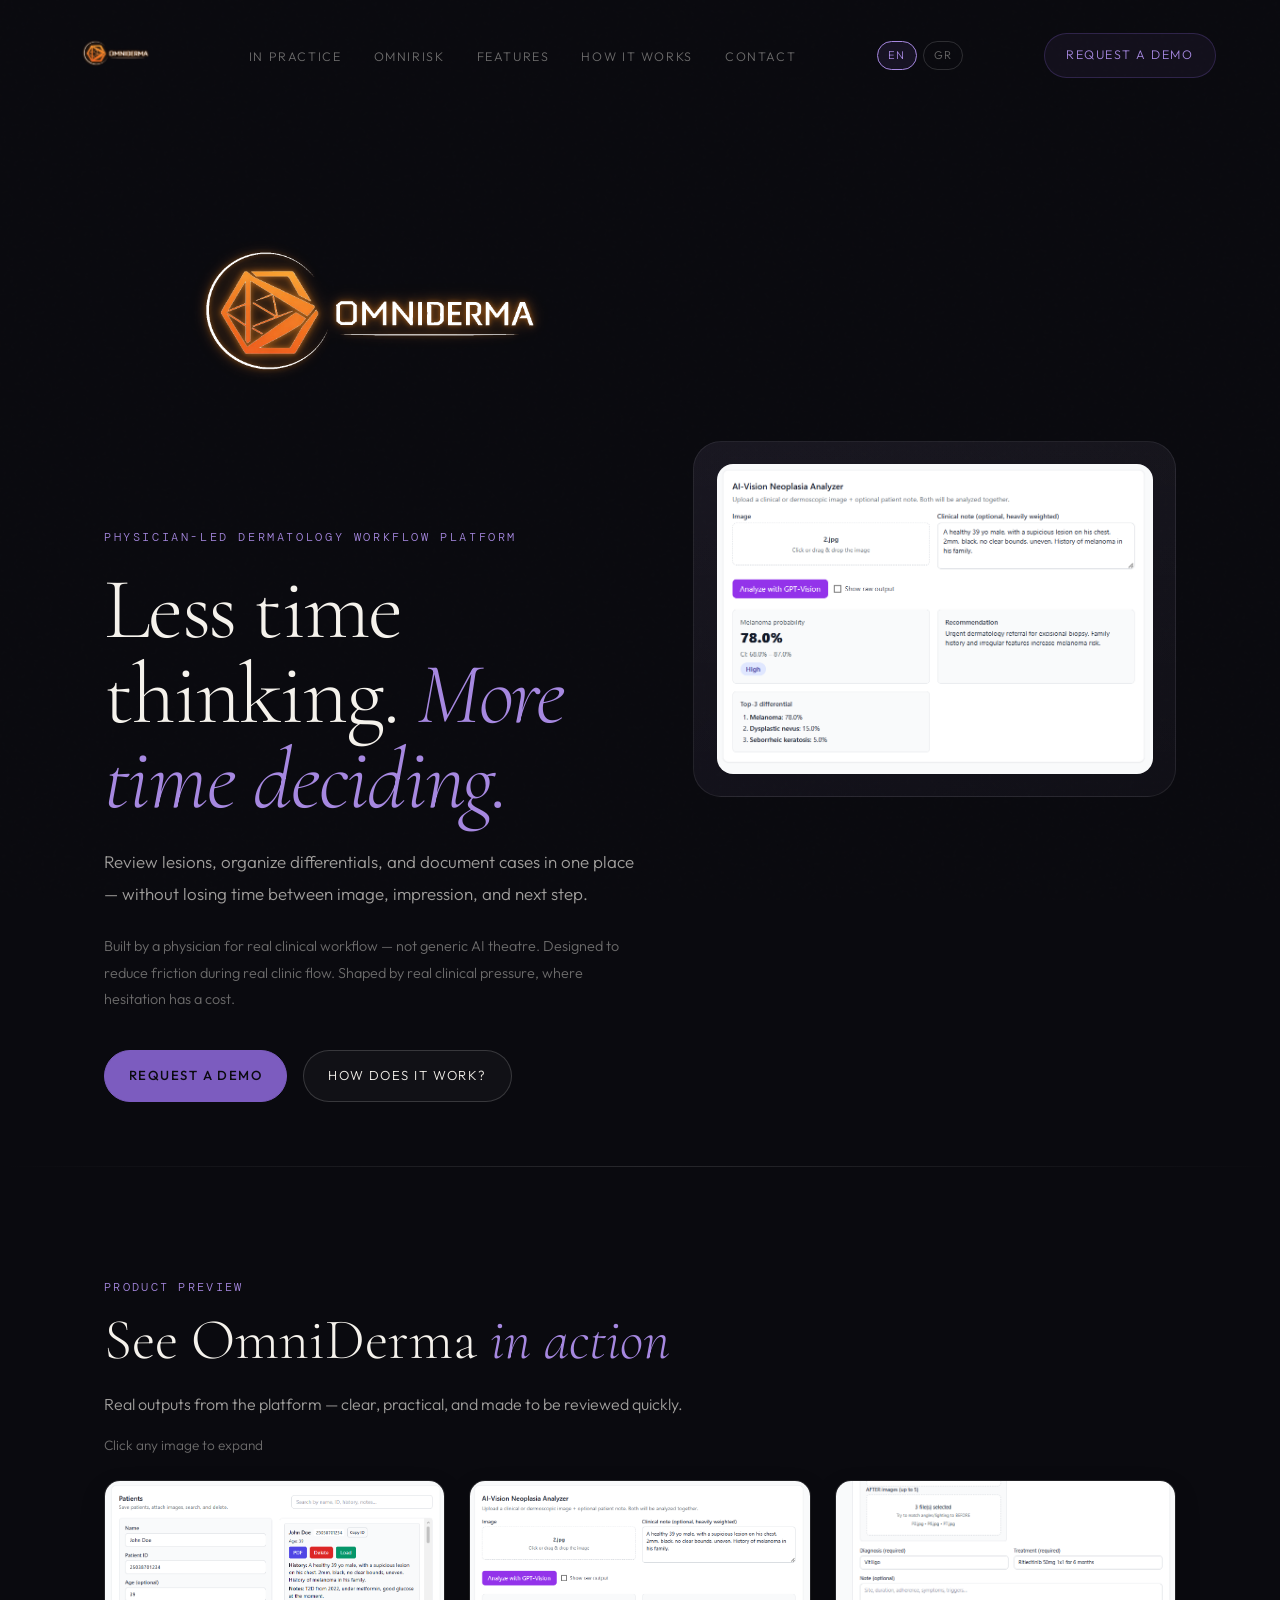
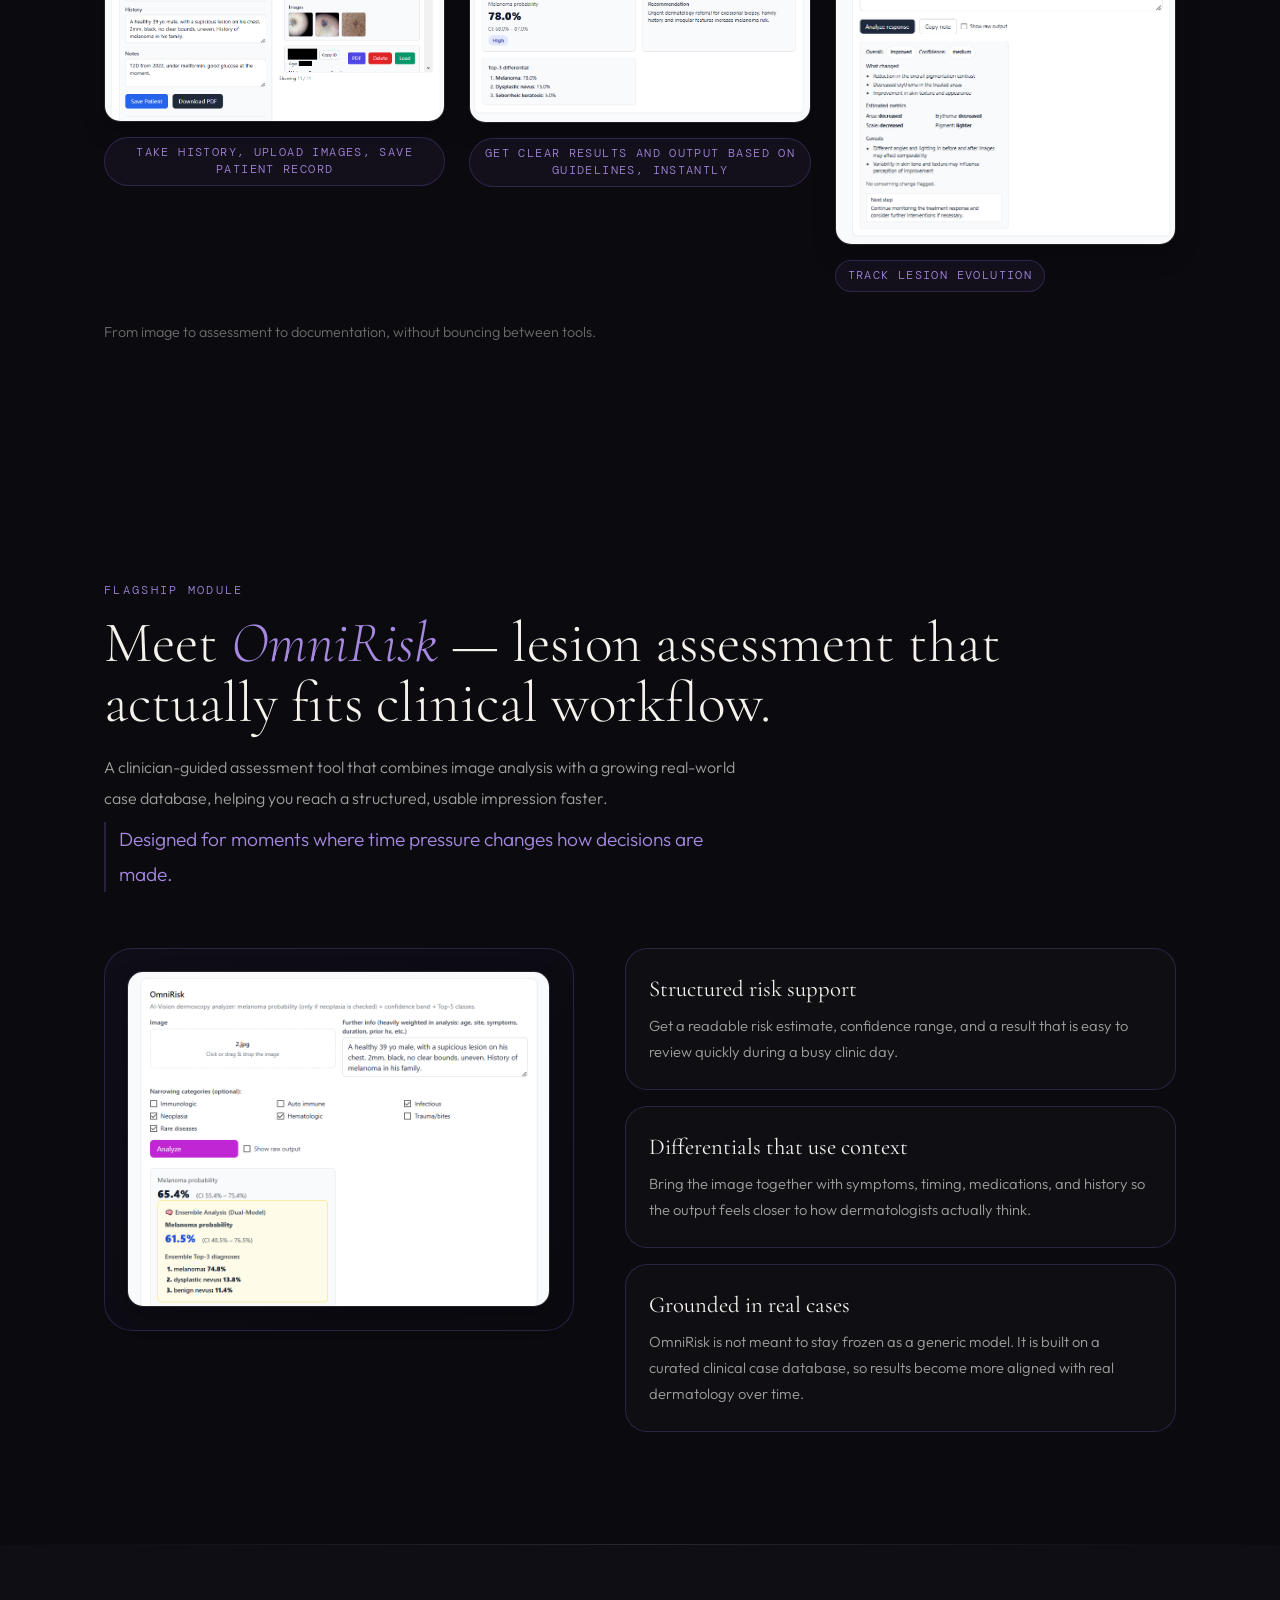
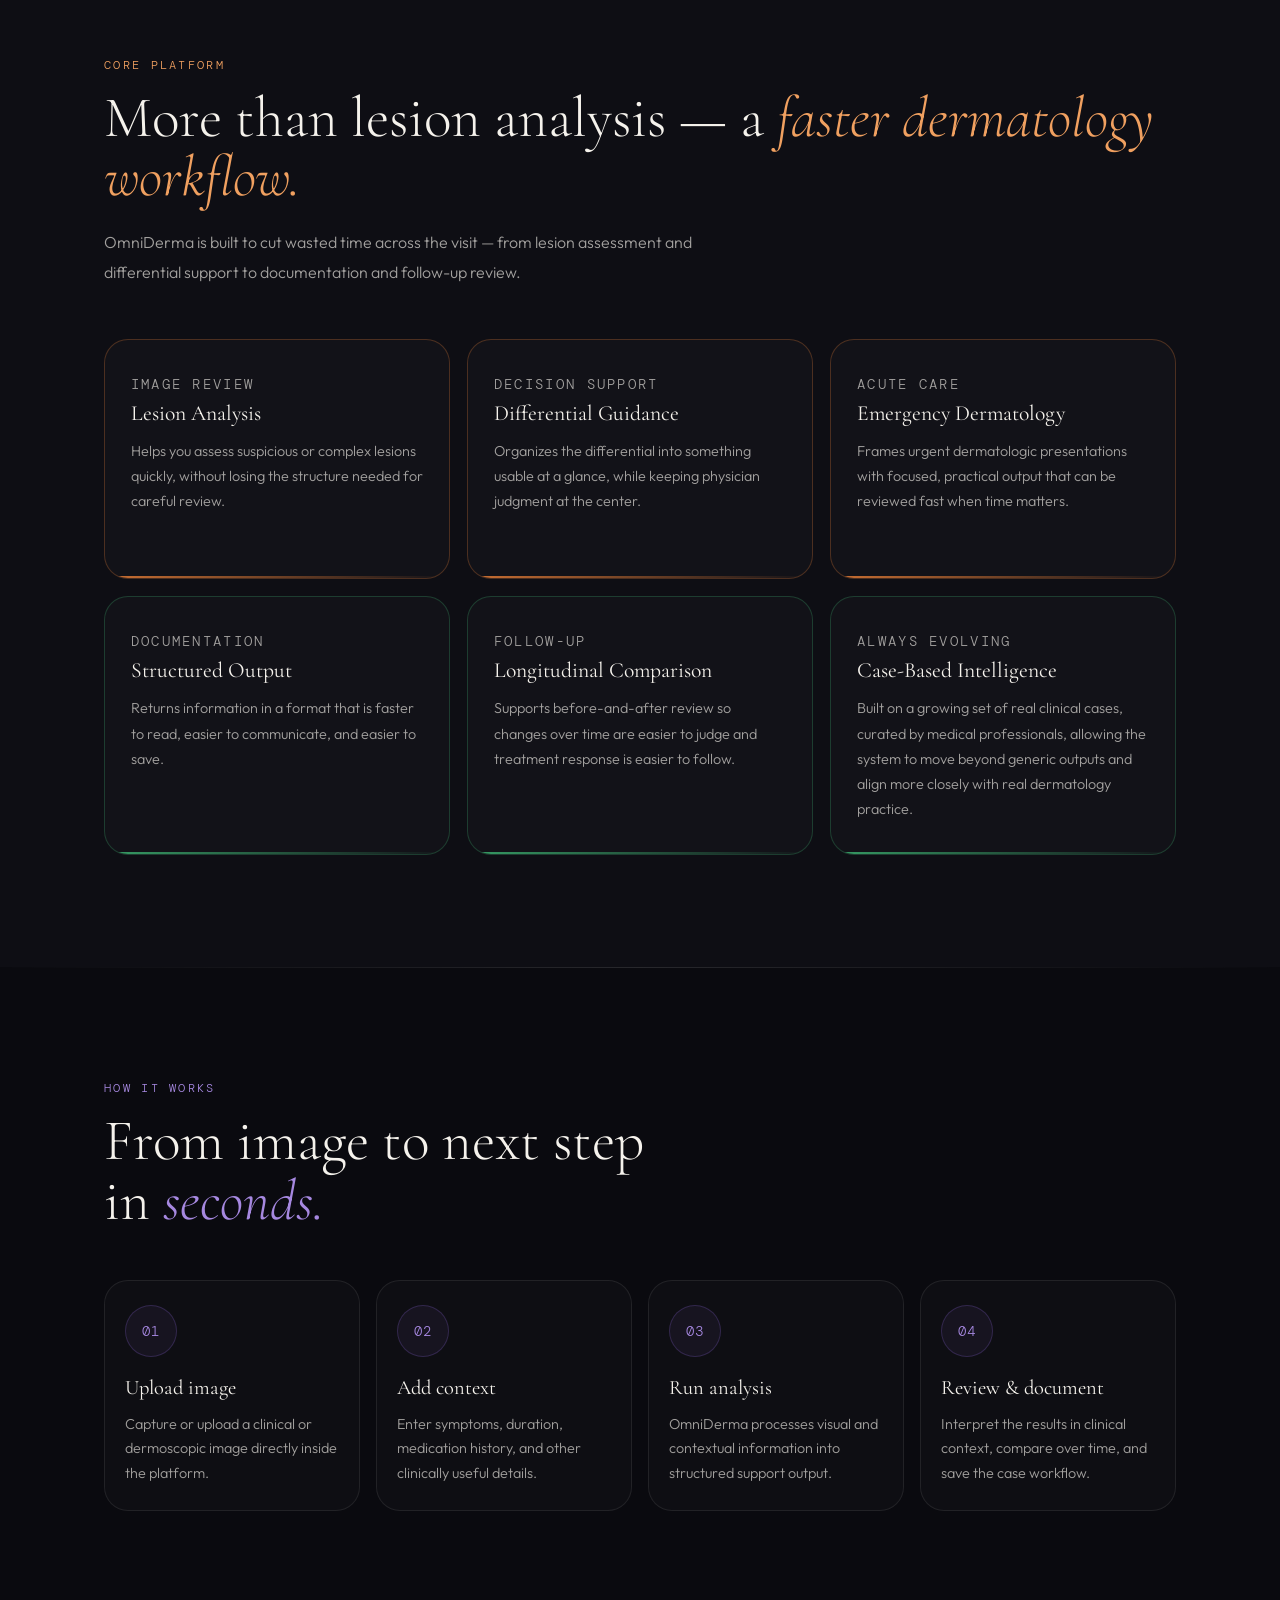
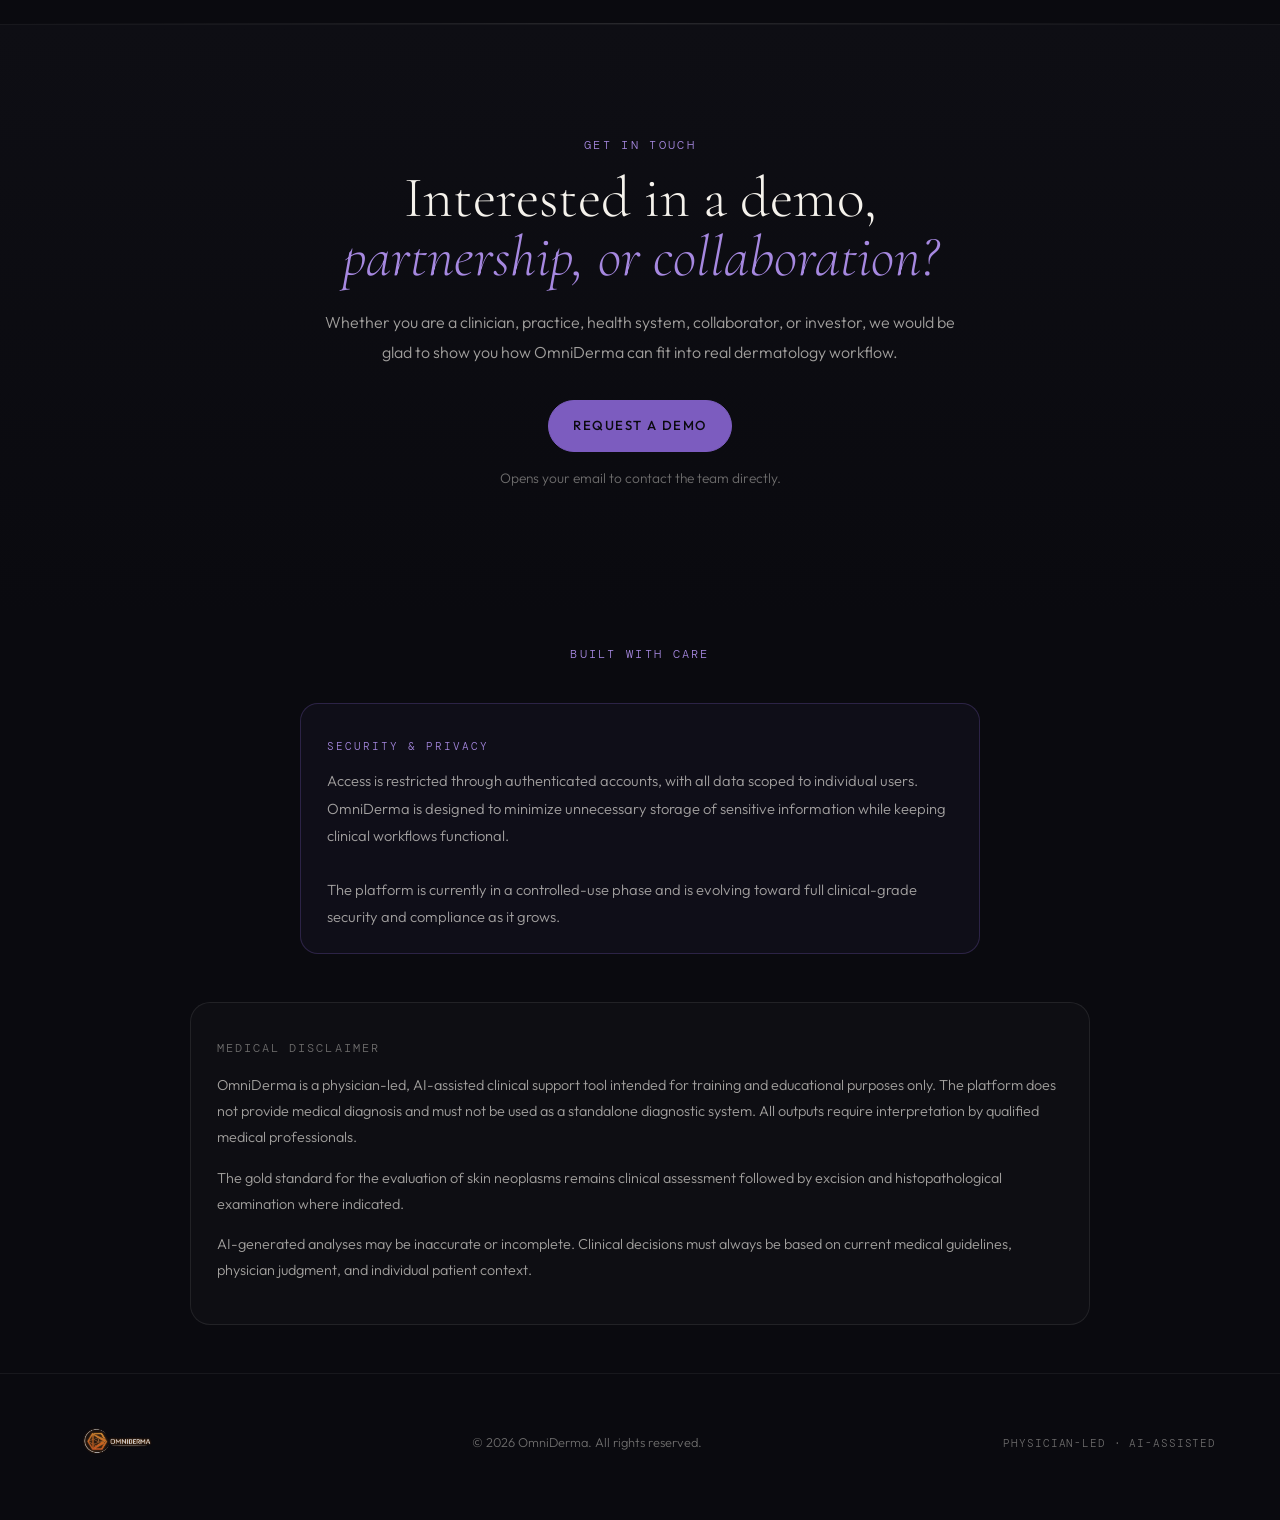
==== index.html @ 6d60a480 "Stable_v1.4 + Greek polish" ====
<!DOCTYPE html>
<html lang="en">
<head>
  <link rel="icon" type="image/png" sizes="32x32" href="omnilogo_32.png">
  <link rel="icon" type="image/png" sizes="192x192" href="omnilogo_192x192.png">
  <meta charset="UTF-8" />
  <meta name="viewport" content="width=device-width, initial-scale=1.0"/>
  <title>OmniDerma — Dermatology, Faster</title>
  <meta name="description" content="OmniDerma is a physician-led dermatology platform that helps clinicians assess lesions, organize differentials, document cases, and save time in daily practice." />
  <link rel="preconnect" href="https://fonts.googleapis.com">
  <link rel="preconnect" href="https://fonts.gstatic.com" crossorigin>
  <link href="https://fonts.googleapis.com/css2?family=Cormorant+Garamond:ital,wght@0,300;0,400;0,600;1,300;1,400&family=DM+Mono:wght@300;400;500&family=Outfit:wght@200;300;400;500;600&display=swap" rel="stylesheet"/>
  <style>
    *, *::before, *::after { box-sizing: border-box; }
    html { scroll-behavior: smooth; }
    body {
      margin: 0;
      background: #0a0a0f;
      color: #f5f2ec;
      font-family: 'Outfit', sans-serif;
      font-weight: 300;
      overflow-x: hidden;
      line-height: 1.5;
      cursor: auto;
    }
 .screenshot-caption {
  margin-top: .8rem;
  text-align: center;
  font-family: 'DM Mono', monospace;
  font-size: .72rem;
  letter-spacing: .12em;
  text-transform: uppercase;
  color: var(--text-faint);
}

.screenshot-caption.highlight {
  display: inline-block;
  margin-top: .9rem;
  padding: .4rem .75rem;
  border-radius: 999px;
  border: 1px solid var(--accent-border);
  background: rgba(124,92,191,.08);
  color: var(--accent-light);
}

    :root {
      --bg: #0a0a0f;
      --bg-alt: #0e0e14;
      --panel: #11111a;
      --text: #f5f2ec;
      --text-soft: rgba(245,242,236,.64);
      --text-faint: rgba(245,242,236,.42);

      --accent: #7c5cbf;
      --accent-light: #a688e0;
      --accent-border: rgba(124,92,191,.28);

      --accent-orange: #e07a35;
      --accent-orange-light: #f0a060;
      --accent-orange-border: rgba(224,122,53,.28);

      --accent-green: #3aab6d;
      --accent-green-light: #5ecf90;
      --accent-green-border: rgba(58,171,109,.28);

      --accent-pink: #d46fa0;
      --accent-pink-light: #e89fc0;
      --accent-pink-border: rgba(212,111,160,.28);

      --container: 1200px;
      --radius: 24px;
      --section-pad: 7rem;
      --nav-pad-x: 4rem;
    }

    body::before {
      content: '';
      position: fixed;
      inset: 0;
      pointer-events: none;
      opacity: .26;
      background-image: url("data:image/svg+xml,%3Csvg viewBox='0 0 256 256' xmlns='http://www.w3.org/2000/svg'%3E%3Cfilter id='noise'%3E%3CfeTurbulence type='fractalNoise' baseFrequency='0.9' numOctaves='4' stitchTiles='stitch'/%3E%3C/filter%3E%3Crect width='100%25' height='100%25' filter='url(%23noise)' opacity='0.04'/%3E%3C/svg%3E");
      z-index: 0;
    }

    a, button, input { font: inherit; }
    img { display: block; max-width: 100%; }
    section, footer, nav { position: relative; z-index: 1; }

    @media (pointer: fine) {
      body.cursor-enhanced { cursor: auto; }
      #cursor-dot, #cursor-ring { display: none; }
    }

    #cursor-dot, #cursor-ring {
      display: none !important;
      position: fixed;
      top: 0;
      left: 0;
      pointer-events: none;
      transform: translate(-50%, -50%);
      z-index: 1000;
    }
    #cursor-dot {
      width: 8px;
      height: 8px;
      border-radius: 50%;
      background: var(--accent);
    }
    #cursor-ring {
      width: 34px;
      height: 34px;
      border-radius: 50%;
      border: 1px solid rgba(166,136,224,.45);
      transition: width .18s ease, height .18s ease, opacity .18s ease;
    }

    .container {
      max-width: var(--container);
      margin: 0 auto;
      padding: 0 4rem;
    }

    .divider {
      height: 1px;
      background: linear-gradient(90deg, transparent, rgba(255,255,255,.12), transparent);
    }

    nav {
      position: fixed;
      inset: 0 0 auto 0;
      display: flex;
      align-items: center;
      justify-content: space-between;
      padding: 1.2rem var(--nav-pad-x);
      transition: background .25s ease, border-color .25s ease, backdrop-filter .25s ease;
      border-bottom: 1px solid transparent;
      z-index: 20;
    }
    nav.scrolled {
      background: rgba(10,10,15,.82);
      border-bottom-color: rgba(255,255,255,.08);
      backdrop-filter: blur(14px);
    }
    .nav-brand {
      display: inline-flex;
      align-items: center;
      text-decoration: none;
      color: var(--text);
    }
    .nav-brand img {
      height: 72px;
      width: auto;
    }
    .nav-links {
      display: flex;
      gap: 2rem;
      list-style: none;
      margin: 0;
      padding: 0;
      align-items: center;
    }
    .nav-links a {
      color: var(--text-faint);
      text-decoration: none;
      font-size: .78rem;
      letter-spacing: .13em;
      text-transform: uppercase;
      transition: color .2s ease;
    }
    .nav-links a:hover,
    .nav-links a:focus-visible { color: var(--text); }
    .nav-cta {
      display: inline-flex;
      align-items: center;
      justify-content: center;
      min-height: 44px;
      padding: .75rem 1.35rem;
      border: 1px solid var(--accent-border);
      color: var(--accent-light);
      background: rgba(124,92,191,.08);
      border-radius: 999px;
      text-decoration: none;
      font-size: .78rem;
      letter-spacing: .12em;
      text-transform: uppercase;
      transition: background .2s ease, border-color .2s ease, transform .15s ease;
    }
    .nav-cta:hover,
    .nav-cta:focus-visible {
      background: rgba(124,92,191,.14);
      border-color: rgba(166,136,224,.45);
      transform: translateY(-1px);
    }


    .lang-toggle {
      display: flex;
      gap: 6px;
      align-items: center;
    }

    .lang-toggle button {
      background: transparent;
      color: var(--text-faint);
      border: 1px solid rgba(255,255,255,.15);
      padding: 5px 10px;
      border-radius: 999px;
      font-size: .7rem;
      letter-spacing: .1em;
      cursor: pointer;
      transition: all .2s ease;
    }

    .lang-toggle button:hover,
    .lang-toggle button:focus-visible {
      color: var(--accent-light);
      border-color: var(--accent-border);
    }

    .lang-toggle button.active {
      color: var(--accent-light);
      border-color: var(--accent-light);
      background: rgba(124,92,191,.12);
    }

    #hero {
      min-height: 100vh;
      display: flex;
      align-items: center;
      padding: 8.5rem 0 4rem;
    }
    .hero-grid {
      display: grid;
      grid-template-columns: minmax(0, 1.05fr) minmax(320px, .95fr);
      gap: 3.5rem;
      align-items: center;
    }
    .hero-logo {
      width: clamp(420px, 50vw, 680px);
      margin-bottom: 1.4rem;
    }
    .eyebrow {
      font-family: 'DM Mono', monospace;
      font-size: .74rem;
      letter-spacing: .22em;
      text-transform: uppercase;
      color: var(--accent-light);
      margin: 0 0 1.25rem;
    }
    h1 {
      margin: 0;
      font-family: 'Cormorant Garamond', serif;
      font-weight: 300;
      font-size: clamp(3.1rem, 6.8vw, 6.1rem);
      line-height: .98;
      letter-spacing: -.02em;
    }
    h1 em { color: var(--accent-light); font-style: italic; }
    .hero-sub {
      max-width: 590px;
      margin: 1.5rem 0 0;
      font-size: 1.06rem;
      line-height: 1.85;
      color: var(--text-soft);
    }
    .hero-actions {
      display: flex;
      flex-wrap: wrap;
      gap: 1rem;
      margin-top: 2.3rem;
    }
    .btn {
      display: inline-flex;
      align-items: center;
      justify-content: center;
      min-height: 48px;
      padding: .95rem 1.5rem;
      border-radius: 999px;
      font-size: .82rem;
      letter-spacing: .11em;
      text-transform: uppercase;
      text-decoration: none;
      transition: transform .15s ease, background .2s ease, border-color .2s ease, color .2s ease;
    }
    .btn:hover, .btn:focus-visible { transform: translateY(-1px); }
    .btn-primary {
      background: var(--accent);
      color: #0a0a0f;
      border: 1px solid var(--accent);
      font-weight: 500;
    }
    .btn-primary:hover, .btn-primary:focus-visible { background: var(--accent-light); border-color: var(--accent-light); }
    .btn-secondary {
      color: var(--text);
      border: 1px solid rgba(255,255,255,.16);
      background: rgba(255,255,255,.03);
    }
    .btn-secondary:hover, .btn-secondary:focus-visible { border-color: rgba(255,255,255,.28); background: rgba(255,255,255,.06); }

    .hero-panel {
      border: 1px solid rgba(255,255,255,.08);
      border-radius: 28px;
      background:
        linear-gradient(180deg, rgba(255,255,255,.035), rgba(255,255,255,.02)),
        linear-gradient(135deg, rgba(124,92,191,.06), rgba(124,92,191,.02));
      padding: 1.4rem;
    }
    .hero-panel-inner {
      border: 1px solid rgba(255,255,255,.06);
      border-radius: 22px;
      padding: 1.5rem;
      background: rgba(10,10,15,.55);
    }
    .panel-kicker {
      display: flex;
      justify-content: space-between;
      gap: 1rem;
      margin-bottom: 1rem;
      color: var(--text-faint);
      font-size: .72rem;
      letter-spacing: .12em;
      text-transform: uppercase;
      font-family: 'DM Mono', monospace;
    }
    .risk-meter {
      display: grid;
      gap: 1rem;
    }
    .risk-row {
      display: grid;
      gap: .42rem;
    }
    .risk-row header {
      display: flex;
      justify-content: space-between;
      gap: 1rem;
      font-size: .74rem;
      letter-spacing: .1em;
      text-transform: uppercase;
    }
    .risk-row header span:last-child {
      color: var(--accent-light);
      font-family: 'DM Mono', monospace;
    }
    .risk-track {
      position: relative;
      height: 5px;
      background: rgba(255,255,255,.08);
      overflow: hidden;
      border-radius: 999px;
    }
    .risk-fill {
      position: absolute;
      inset: 0 auto 0 0;
      width: 0;
      border-radius: 999px;
      background: linear-gradient(90deg, var(--accent), var(--accent-light));
      transition: width 1.05s cubic-bezier(.22,1,.36,1);
    }
    .risk-fill.animated { width: var(--w); }
    .hero-stats {
      display: grid;
      grid-template-columns: repeat(3, minmax(0, 1fr));
      gap: 1rem;
      margin-top: 1.25rem;
    }
    .stat {
      border: 1px solid rgba(255,255,255,.06);
      border-radius: 20px;
      background: rgba(255,255,255,.02);
      padding: 1rem 1.05rem;
    }
    .stat strong {
      display: block;
      font-family: 'Cormorant Garamond', serif;
      font-size: 1.9rem;
      font-weight: 300;
      color: var(--accent-light);
      margin-bottom: .2rem;
    }
    .stat span {
      display: block;
      font-size: .72rem;
      letter-spacing: .14em;
      text-transform: uppercase;
      color: var(--text-faint);
    }

    .section {
      padding: var(--section-pad) 0;
    }
    .section-tag {
      margin: 0 0 .9rem;
      font-family: 'DM Mono', monospace;
      font-size: .72rem;
      letter-spacing: .2em;
      text-transform: uppercase;
      color: var(--accent-light);
    }
    .section-title {
      margin: 0;
      font-family: 'Cormorant Garamond', serif;
      font-weight: 300;
      line-height: 1.04;
      font-size: clamp(2.35rem, 4.5vw, 4rem);
    }
    .section-title em { color: var(--accent-light); font-style: italic; }
    .section-lead {
      max-width: 640px;
      margin: 1.15rem 0 0;
      color: var(--text-soft);
      font-size: 1rem;
      line-height: 1.9;
    }

    #omnirisk { --accent: #7c5cbf; --accent-light: #a688e0; --accent-border: rgba(124,92,191,.28); }
    .split {
      display: grid;
      grid-template-columns: minmax(0, .92fr) minmax(0, 1.08fr);
      gap: 3.2rem;
      align-items: start;
      margin-top: 3.5rem;
    }
    .panel {
      border: 1px solid var(--accent-border);
      background: linear-gradient(180deg, rgba(255,255,255,.03), rgba(255,255,255,.015));
      border-radius: 28px;
      padding: 1.4rem;
    }
    .panel.inset {
      background: linear-gradient(135deg, rgba(124,92,191,.05), rgba(124,92,191,.01));
    }
    .feature-stack {
      display: grid;
      gap: 1rem;
    }
    .feature-card {
      border: 1px solid var(--accent-border);
      border-radius: 22px;
      padding: 1.45rem;
      background: rgba(255,255,255,.02);
      transition: border-color .2s ease, transform .15s ease, background .2s ease;
    }
    .feature-card:hover {
      border-color: rgba(255,255,255,.18);
      transform: translateY(-1px);
      background: rgba(255,255,255,.03);
    }
    .feature-card h3 {
      margin: 0 0 .45rem;
      font-family: 'Cormorant Garamond', serif;
      font-size: 1.42rem;
      font-weight: 400;
    }
    .feature-card p {
      margin: 0;
      color: var(--text-soft);
      font-size: .92rem;
      line-height: 1.78;
    }

    #features { --accent: #e07a35; --accent-light: #f0a060; --accent-border: rgba(224,122,53,.28); background: var(--bg-alt); }
    .features-grid {
      display: grid;
      grid-template-columns: repeat(3, minmax(0, 1fr));
      gap: 1.1rem;
      margin-top: 3.2rem;
    }
    .feat-card {
      --card-accent: var(--accent);
      --card-accent-light: var(--accent-light);
      --card-border: var(--accent-border);
      border: 1px solid var(--card-border);
      border-radius: 24px;
      padding: 2rem 1.6rem;
      background: rgba(255,255,255,.02);
      position: relative;
      overflow: hidden;
      min-height: 240px;
      transition: transform .15s ease, border-color .2s ease, background .2s ease;
    }
    .feat-card:hover {
      transform: translateY(-2px);
      background: rgba(255,255,255,.04);
      border-color: rgba(255,255,255,.18);
    }
    .feat-card::after {
      content: '';
      position: absolute;
      inset: auto 0 0 0;
      height: 2px;
      background: linear-gradient(90deg, var(--card-accent), transparent);
      opacity: .9;
    }
    .feat-card--green {
      --card-accent: var(--accent-green);
      --card-accent-light: var(--accent-green-light);
      --card-border: var(--accent-green-border);
    }
    .feat-kicker {
      margin: 0 0 1rem;
      color: var(--card-accent-light);
      font-family: 'DM Mono', monospace;
      font-size: .68rem;
      letter-spacing: .16em;
      text-transform: uppercase;
    }
    .feat-card h3 {
      margin: 0 0 .6rem;
      font-family: 'Cormorant Garamond', serif;
      font-size: 1.35rem;
      font-weight: 400;
    }
    .feat-card p {
      margin: 0;
      color: var(--text-soft);
      font-size: .9rem;
      line-height: 1.75;
    }

    #aesthetica {
      --accent: #d46fa0;
      --accent-light: #e89fc0;
      --accent-border: rgba(212,111,160,.28);
      background: #101019;
    }
    .aest-logo {
      width: clamp(360px, 46vw, 620px);
      margin-bottom: 1.2rem;
    }
    .aest-grid {
      display: grid;
      grid-template-columns: repeat(3, minmax(0,1fr));
      gap: 1.1rem;
      margin-top: 3rem;
    }
    .aest-card {
      border: 1px solid var(--accent-border);
      border-radius: 24px;
      padding: 1.8rem;
      background: rgba(212,111,160,.04);
      transition: transform .15s ease, border-color .2s ease;
    }
    .aest-card:hover {
      transform: translateY(-1px);
      border-color: rgba(232,159,192,.42);
    }
    .aest-badge {
      display: inline-flex;
      align-items: center;
      gap: .8rem;
      margin-top: 2.1rem;
      padding: 1rem 1.25rem;
      border-radius: 999px;
      border: 1px solid var(--accent-border);
      background: rgba(212,111,160,.06);
      color: var(--text-soft);
      font-family: 'DM Mono', monospace;
      font-size: .74rem;
      letter-spacing: .12em;
      text-transform: uppercase;
    }
    .aest-badge::before {
      content: '';
      width: 9px;
      height: 9px;
      border-radius: 50%;
      background: var(--accent);
      display: inline-block;
    }

    #workflow { --accent: #7c5cbf; --accent-light: #a688e0; --accent-border: rgba(124,92,191,.28); }
    .workflow-steps {
      display: grid;
      grid-template-columns: repeat(4, minmax(0, 1fr));
      gap: 1rem;
      margin-top: 3rem;
    }
    .workflow-step {
      border: 1px solid rgba(255,255,255,.08);
      border-radius: 24px;
      padding: 1.5rem 1.25rem;
      background: rgba(255,255,255,.02);
    }
    .step-num {
      width: 52px;
      height: 52px;
      border-radius: 50%;
      display: inline-flex;
      align-items: center;
      justify-content: center;
      margin-bottom: 1rem;
      border: 1px solid var(--accent-border);
      color: var(--accent-light);
      background: rgba(124,92,191,.08);
      font-family: 'DM Mono', monospace;
      font-size: .86rem;
      letter-spacing: .08em;
    }
    .workflow-step h4 {
      margin: 0 0 .5rem;
      font-family: 'Cormorant Garamond', serif;
      font-size: 1.28rem;
      font-weight: 400;
    }
    .workflow-step p {
      margin: 0;
      color: var(--text-soft);
      font-size: .9rem;
      line-height: 1.72;
    }

    #contact {
      --accent: #7c5cbf; --accent-light: #a688e0; --accent-border: rgba(124,92,191,.28);
      background: linear-gradient(180deg, #0e0e14 0%, #0a0a0f 100%);
      border-top: 1px solid rgba(255,255,255,.06);
    }
    .cta-box {
      max-width: 760px;
      margin: 0 auto;
      text-align: center;
    }
    .cta-form {
      display: flex;
      gap: .9rem;
      justify-content: center;
      margin-top: 2rem;
    }
    .cta-form input {
      width: min(380px, 100%);
      min-height: 50px;
      padding: .95rem 1.15rem;
      background: rgba(255,255,255,.03);
      border: 1px solid rgba(255,255,255,.1);
      border-radius: 999px;
      color: var(--text);
      outline: none;
    }
    .cta-form input::placeholder { color: rgba(245,242,236,.34); }
    .cta-form input:focus {
      border-color: var(--accent-border);
      background: rgba(255,255,255,.05);
    }
    .cta-note {
      margin-top: 1rem;
      color: var(--text-faint);
      font-size: .86rem;
    }


    .screenshot-grid {
      display: grid;
      grid-template-columns: repeat(auto-fit, minmax(280px, 1fr));
      gap: 1.5rem;
      margin-top: 1.5rem;
      align-items: start;
    }
    .screenshot {
      width: 100%;
      border-radius: 16px;
      border: 1px solid rgba(255,255,255,.08);
      cursor: pointer;
      transition: transform .2s ease, border-color .2s ease, box-shadow .2s ease;
      background: rgba(255,255,255,.02);
      box-shadow: 0 10px 24px rgba(0,0,0,.18);
    }
    .screenshot:hover,
    .screenshot:focus-visible {
      transform: translateY(-2px) scale(1.01);
      border-color: rgba(255,255,255,.18);
      box-shadow: 0 16px 38px rgba(0,0,0,.28);
    }

    .image-modal {
      display: none;
      position: fixed;
      inset: 0;
      z-index: 9999;
      background: rgba(0,0,0,.9);
      justify-content: center;
      align-items: center;
      padding: 2rem;
    }
    .image-modal.open {
      display: flex;
    }
    .image-modal img {
      max-width: min(1100px, 92vw);
      max-height: 88vh;
      width: auto;
      height: auto;
      border-radius: 14px;
      border: 1px solid rgba(255,255,255,.14);
      box-shadow: 0 20px 60px rgba(0,0,0,.45);
      background: #111;
    }
    .image-modal .close {
      position: absolute;
      top: 20px;
      right: 28px;
      font-size: 42px;
      line-height: 1;
      color: white;
      cursor: pointer;
      user-select: none;
    }

    footer {
      display: flex;
      justify-content: space-between;
      align-items: center;
      gap: 1rem;
      padding: 2rem 4rem 2.5rem;
      border-top: 1px solid rgba(255,255,255,.06);
      color: var(--text-faint);
      font-size: .8rem;
    }
    .footer-brand img {
      height: 74px;
      width: auto;
      opacity: .82;
    }
    .footer-meta {
      font-family: 'DM Mono', monospace;
      letter-spacing: .08em;
      text-transform: uppercase;
      font-size: .68rem;
    }

    .reveal {
      opacity: 0;
      transform: translateY(20px);
      transition: opacity .65s ease, transform .65s ease;
    }
    .reveal.visible {
      opacity: 1;
      transform: translateY(0);
    }

    a:focus-visible, button:focus-visible, input:focus-visible {
      outline: 2px solid var(--accent-light);
      outline-offset: 3px;
    }

    @media (max-width: 1100px) {
      .hero-grid, .split { grid-template-columns: 1fr; }
      .hero-panel { order: 2; }
      .features-grid, .aest-grid { grid-template-columns: repeat(2, minmax(0, 1fr)); }
      .workflow-steps { grid-template-columns: repeat(2, minmax(0, 1fr)); }
    }

    @media (max-width: 900px) {
      :root { --section-pad: 5rem; --nav-pad-x: 1.2rem; }
      .container { padding: 0 1.2rem; }
      nav { padding: 1rem 1.2rem; }
      .nav-links { display: none; }
      .nav-brand img { height: 76px; }
      .hero-logo { width: min(92vw, 560px); }
      .aest-logo { width: min(88vw, 520px); }
      .hero-stats { grid-template-columns: 1fr; }
      .features-grid, .aest-grid, .workflow-steps, .screenshot-grid { grid-template-columns: 1fr; }
      .cta-form { flex-direction: column; align-items: center; }
      .lang-toggle {
        margin-left: auto;
        margin-right: .6rem;
      }
      footer {
        flex-direction: column;
        text-align: center;
        padding-left: 1.2rem;
        padding-right: 1.2rem;
      }
    }

    @media (prefers-reduced-motion: reduce) {
      html { scroll-behavior: auto; }
      *, *::before, *::after {
        animation: none !important;
        transition: none !important;
      }
      .reveal {
        opacity: 1 !important;
        transform: none !important;
      }
    }
  </style>
</head>
<body>
    <nav id="nav">
    <a href="#hero" class="nav-brand" aria-label="OmniDerma home">
      <img src="omniderma-logo.png" alt="OmniDerma logo" />
    </a>
    <ul class="nav-links" aria-label="Primary">
      <li><a href="#preview" id="nav-preview">In Practice</a></li>
      <li><a href="#omnirisk" id="nav-omnirisk">OmniRisk</a></li>
      <li><a href="#features" id="nav-features">Features</a></li>
      <li><a href="#workflow" id="nav-workflow">How it works</a></li>
      <li><a href="#contact" id="nav-contact">Contact</a></li>
    </ul>
    <div class="lang-toggle">
      <button id="lang-en" type="button">EN</button>
      <button id="lang-gr" type="button">GR</button>
    </div>
    <a href="#contact" class="nav-cta" id="nav-cta">Request a Demo</a>
  </nav>

  <section id="hero">
    <div class="container hero-grid">
      <div class="hero-copy">
        <img class="hero-logo reveal visible" src="omniderma-logo.png" alt="OmniDerma" />
        <p class="eyebrow reveal visible" id="hero-eyebrow">Physician-led dermatology workflow platform</p>
        <h1 class="reveal visible" id="hero-title">
  Less time thinking.<em> More time deciding.</em>
</h1>

<p class="hero-sub reveal visible" id="hero-sub">
  Review lesions, organize differentials, and document cases in one place — without losing time between image, impression, and next step.
</p>

<p class="hero-sub reveal visible" id="hero-sub2" style="font-size:.9rem; color:var(--text-faint);">
  Built by a physician for real clinical workflow and clarity — not generic AI theatre.
  Designed to reduce friction during real clinic flow.
  Shaped by real clinical pressure, where hesitation has a cost.
  
</p>
        <div class="hero-actions reveal visible">
          <a href="#contact" class="btn btn-primary" id="hero-btn-1">Request a Demo</a>
          <a href="#features" class="btn btn-secondary" id="hero-btn-2">How does it work?</a>
        </div>
      </div>

    

      <aside class="hero-panel reveal visible">
  <img src="screenshot-main.png" alt="OmniDerma AI analysis output" style="border-radius:16px;">
</aside>
    </div>
  </section>

  <div class="divider"></div>

<section id="preview" class="section">  <div class="container">
    <p class="section-tag" id="preview-tag">Product Preview</p>
    <h2 class="section-title" id="preview-title">
      See OmniDerma <em>in action</em>
    </h2>
    <p class="section-lead" id="preview-lead">
      Real outputs from the platform — clear, practical, and made to be reviewed quickly.
    </p>

    <p style="color:var(--text-faint); font-size:.85rem; margin-top:1rem;" id="preview-click">Click any image to expand</p>

    <div class="screenshot-grid">

  <div>
    <img src="screenshot-patient.png" class="screenshot">
    <p class="screenshot-caption highlight" id="preview-cap-1">Take history, upload images, save patient record</p>
  </div>

  <div>
    <img src="screenshot-main.png" class="screenshot">
    <p class="screenshot-caption highlight" id="preview-cap-2">Get clear results and output based on guidelines, instantly</p>
  </div>

  <div>
    <img src="screenshot-followup.png" class="screenshot">
    <p class="screenshot-caption highlight" id="preview-cap-3">Track lesion evolution</p>
  </div>

</div>

    <p style="margin-top:1.2rem; color:var(--text-faint); font-size:.9rem;" id="preview-bottom">
      From image to assessment to documentation, without bouncing between tools.
    </p>
  </div>
</section>

  <section id="omnirisk" class="section">
    <div class="container">
      <p class="section-tag reveal" id="omni-tag">Flagship module</p>
      <h2 class="section-title reveal" id="omni-title">Meet <em>OmniRisk</em> — lesion assessment that actually fits clinical workflow.</h2>
      <p class="section-lead reveal" id="omni-lead">A clinician-guided assessment tool that combines image analysis with a growing real-world case database, helping you reach a structured, usable impression faster.</p>
      <p class="reveal" id="omni-quote" style="
  margin-top:.6rem;
  color:var(--accent-light);
  font-size:1.2rem;
  max-width:600px;
  line-height:1.8;
  border-left:2px solid var(--accent-border);
  padding-left:.8rem;
">
  Designed for moments where time pressure changes how decisions are made.
</p>

      <div class="split">
        <div class="panel inset reveal">
          <img src="screenshot-omnirisk.png" 
               alt="OmniRisk clinical output"
               class="screenshot">
        </div>

        <div class="feature-stack">
          <article class="feature-card reveal">
            <h3 id="omni-f1-title">Structured risk support</h3>
            <p id="omni-f1-text">Get a readable risk estimate, confidence range, and a result that is easy to review quickly during a busy clinic day.</p>
          </article>
          <article class="feature-card reveal">
            <h3 id="omni-f2-title">Differentials that use context</h3>
            <p id="omni-f2-text">Bring the image together with symptoms, timing, medications, and history so the output feels closer to how dermatologists actually think.</p>
          </article>
          <article class="feature-card reveal">
  <h3 id="omni-f3-title">Grounded in real cases</h3>
  <p id="omni-f3-text">
    OmniRisk is not meant to stay frozen as a generic model. It is built on a curated clinical case database, so results become more aligned with real dermatology over time.
  </p>
</article>
        </div>
      </div>
    </div>
  </section>


  

  <div class="divider"></div>

  <section id="features" class="section">
    <div class="container">
      <p class="section-tag reveal" id="features-tag">Core platform</p>
      <h2 class="section-title" id="features-title">
  More than lesion analysis — a <em>faster dermatology workflow.</em>
</h2>
      <p class="section-lead reveal" id="features-lead">OmniDerma is built to cut wasted time across the visit — from lesion assessment and differential support to documentation and follow-up review.</p>

      <div class="features-grid">
        <article class="feat-card reveal">
          <p class="feat-kicker" id="feat1-k">Image review</p>
          <h3 id="feat1-t">Lesion Analysis</h3>
          <p id="feat1-d">Helps you assess suspicious or complex lesions quickly, without losing the structure needed for careful review.</p>
        </article>
        <article class="feat-card reveal">
          <p class="feat-kicker" id="feat2-k">Decision support</p>
          <h3 id="feat2-t">Differential Guidance</h3>
          <p id="feat2-d">Organizes the differential into something usable at a glance, while keeping physician judgment at the center.</p>
        </article>
        <article class="feat-card reveal">
          <p class="feat-kicker" id="feat3-k">Acute care</p>
          <h3 id="feat3-t">Emergency Dermatology</h3>
          <p id="feat3-d">Frames urgent dermatologic presentations with focused, practical output that can be reviewed fast when time matters.</p>
        </article>
        <article class="feat-card feat-card--green reveal">
          <p class="feat-kicker" id="feat4-k">Documentation</p>
          <h3 id="feat4-t">Structured Output</h3>
          <p id="feat4-d">Returns information in a format that is faster to read, easier to communicate, and easier to save.</p>
        </article>
        <article class="feat-card feat-card--green reveal">
          <p class="feat-kicker" id="feat5-k">Follow-up</p>
          <h3 id="feat5-t">Longitudinal Comparison</h3>
          <p id="feat5-d">Supports before-and-after review so changes over time are easier to judge and treatment response is easier to follow.</p>
        </article>
        <article class="feat-card feat-card--green reveal">
  <p class="feat-kicker" id="feat6-k">Always Evolving</p>
  <h3 id="feat6-t">Case-Based Intelligence</h3>
  <p id="feat6-d">
    Built on a growing set of real clinical cases, curated by medical professionals, allowing the system to move beyond generic outputs and align more closely with real dermatology practice.
  </p>
</article>
      </div>
    </div>
  </section>

  <div class="divider"></div>

  

  <section id="workflow" class="section">
    <div class="container">
      <p class="section-tag reveal" id="workflow-tag">How it works</p>
      <h2 class="section-title reveal" id="workflow-title">From image to next step<br>in <em>seconds.</em></h2>

      <div class="workflow-steps">
        <article class="workflow-step reveal">
          <div class="step-num">01</div>
          <h4 id="w1-t">Upload image</h4>
          <p id="w1-d">Capture or upload a clinical or dermoscopic image directly inside the platform.</p>
        </article>
        <article class="workflow-step reveal">
          <div class="step-num">02</div>
          <h4 id="w2-t">Add context</h4>
          <p id="w2-d">Enter symptoms, duration, medication history, and other clinically useful details.</p>
        </article>
        <article class="workflow-step reveal">
          <div class="step-num">03</div>
          <h4 id="w3-t">Run analysis</h4>
          <p id="w3-d">OmniDerma processes visual and contextual information into structured support output.</p>
        </article>
        <article class="workflow-step reveal">
          <div class="step-num">04</div>
          <h4 id="w4-t">Review &amp; document</h4>
          <p id="w4-d">Interpret the results in clinical context, compare over time, and save the case workflow.</p>
        </article>
      </div>
    </div>
  </section>

  <div class="divider"></div>

  <section id="contact" class="section">
    <div class="container">
      <div class="cta-box">
        <p class="section-tag reveal" style="text-align:center;" id="contact-tag">Get in touch</p>
        <h2 class="section-title reveal" id="contact-title">Interested in a demo,<br><em>partnership, or collaboration?</em></h2>
        <p class="section-lead reveal" style="margin-left:auto;margin-right:auto;text-align:center;" id="contact-lead">Whether you are a clinician, practice, health system, collaborator, or investor, we would be glad to show you how OmniDerma can fit into real dermatology workflow.</p>
        <div class="cta-form reveal">
  <a href="mailto:info@omniderma.health" class="btn btn-primary" id="contact-cta">
    Request a Demo
  </a>
</div>

<p class="cta-note reveal" id="contact-note">
  Opens your email to contact the team directly.
</p>
              </div>
    </div>
  </section>

  <p class="section-tag" style="text-align:center; margin-top:2rem;" id="security-built">
  Built with care
</p>

  <div style="
  margin-top:2.5rem;
  border: 1px solid var(--accent-border);
  border-radius: 18px;
  padding: 1.4rem 1.6rem;
  background: rgba(124,92,191,.05);
  max-width: 680px;
  margin-left:auto;
  margin-right:auto;
">

  <p style="
    font-family: 'DM Mono', monospace;
    font-size: .7rem;
    letter-spacing: .18em;
    text-transform: uppercase;
    color: var(--accent-light);
    margin-bottom: .8rem;
  ">
    <span id="security-title">Security & Privacy</span>
  </p>

  <p style="
  color: var(--text-soft);
  font-size: .92rem;
  line-height: 1.85;
  margin: 0;
" id="security-text">
  Access is restricted through authenticated accounts, with all data scoped to individual users. 
  OmniDerma is designed to minimize unnecessary storage of sensitive information while keeping clinical workflows functional.
  <br><br>
  The platform is currently in a controlled-use phase and is evolving toward full clinical-grade security and compliance as it grows.
</p>

</div>

  <section id="disclaimer" class="section" style="padding-top:3rem;padding-bottom:3rem;">
  <div class="container">
    <div style="
      border: 1px solid rgba(255,255,255,.08);
      border-radius: 20px;
      padding: 1.6rem;
      background: rgba(255,255,255,.02);
      max-width: 900px;
      margin: 0 auto;
    ">
      <p style="
        font-family: 'DM Mono', monospace;
        font-size: .72rem;
        letter-spacing: .18em;
        text-transform: uppercase;
        color: var(--text-faint);
        margin-bottom: 1rem;
      " id="disc-title">
        Medical Disclaimer
      </p>

      <p style="color: var(--text-soft); font-size: .9rem; line-height: 1.8;" id="disc-1">
        OmniDerma is a physician-led, AI-assisted clinical support tool intended for training and educational purposes only.
        The platform does not provide medical diagnosis and must not be used as a standalone diagnostic system.
        All outputs require interpretation by qualified medical professionals.
      </p>

      <p style="color: var(--text-soft); font-size: .9rem; line-height: 1.8; margin-top: .8rem;" id="disc-2">
        The gold standard for the evaluation of skin neoplasms remains clinical assessment followed by excision
        and histopathological examination where indicated.
      </p>

      <p style="color: var(--text-soft); font-size: .9rem; line-height: 1.8; margin-top: .8rem;" id="disc-3">
        AI-generated analyses may be inaccurate or incomplete. Clinical decisions must always be based on
        current medical guidelines, physician judgment, and individual patient context.
      </p>
    </div>
  </div>
</section>

  <footer>
    <div class="footer-brand">
      <img src="omniderma-logo.png" alt="OmniDerma footer logo" />
    </div>
    <div id="footer-copy">© 2026 OmniDerma. All rights reserved.</div>
    <div class="footer-meta" id="footer-meta">Physician-led · AI-assisted</div>
  </footer>


  <div id="image-modal" class="image-modal" aria-hidden="true">
    <span class="close" aria-label="Close image preview">&times;</span>
    <img class="modal-content" id="modal-img" alt="Expanded OmniDerma screenshot" />
  </div>

  <script>
    const prefersReducedMotion = window.matchMedia('(prefers-reduced-motion: reduce)').matches;

    const nav = document.getElementById('nav');
    window.addEventListener('scroll', () => {
      nav.classList.toggle('scrolled', window.scrollY > 24);
    });

    const observer = new IntersectionObserver((entries) => {
      entries.forEach(entry => {
        if (entry.isIntersecting) {
          entry.target.classList.add('visible');
          if (entry.target.querySelectorAll) {
            entry.target.querySelectorAll('.risk-fill').forEach(bar => bar.classList.add('animated'));
          }
        }
      });
    }, { threshold: 0.12 });

    document.querySelectorAll('.reveal, .hero-panel, .panel').forEach(el => observer.observe(el));

    document.querySelectorAll('.risk-fill').forEach((bar, idx) => {
      setTimeout(() => bar.classList.add('animated'), 250 + idx * 120);
    });


    const modal = document.getElementById('image-modal');
    const modalImg = document.getElementById('modal-img');
    const modalClose = document.querySelector('.image-modal .close');

    document.querySelectorAll('.screenshot').forEach(img => {
      img.addEventListener('click', () => {
        modal.classList.add('open');
        modal.setAttribute('aria-hidden', 'false');
        modalImg.src = img.src;
        modalImg.alt = img.alt || 'Expanded OmniDerma screenshot';
      });
    });

    modalClose.addEventListener('click', () => {
      modal.classList.remove('open');
      modal.setAttribute('aria-hidden', 'true');
      modalImg.src = '';
    });

    modal.addEventListener('click', (e) => {
      if (e.target === modal) {
        modal.classList.remove('open');
        modal.setAttribute('aria-hidden', 'true');
        modalImg.src = '';
      }
    });

    window.addEventListener('keydown', (e) => {
      if (e.key === 'Escape' && modal.classList.contains('open')) {
        modal.classList.remove('open');
        modal.setAttribute('aria-hidden', 'true');
        modalImg.src = '';
      }
    });


    const translations = {
      en: {
        navPreview: "In Practice",
        navOmnirisk: "OmniRisk",
        navFeatures: "Features",
        navWorkflow: "How it works",
        navContact: "Contact",
        navCta: "Request a Demo",

        heroEyebrow: "Physician-led dermatology workflow platform",
        heroTitle: "Less time thinking.<em> More time deciding.</em>",
        heroSub: "Review lesions, organize differentials, and document cases in one place — without losing time between image, impression, and next step.",
        heroSub2: "Built by a physician for real clinical workflow — not generic AI theatre. Designed to reduce friction during real clinic flow. Shaped by real clinical pressure, where hesitation has a cost.",
        heroBtn1: "Request a Demo",
        heroBtn2: "How does it work?",

        previewTag: "Product Preview",
        previewTitle: "See OmniDerma <em>in action</em>",
        previewLead: "Real outputs from the platform — clear, practical, and made to be reviewed quickly.",
        previewClick: "Click any image to expand",
        previewCap1: "Take history, upload images, save patient record",
        previewCap2: "Get clear results and output based on guidelines, instantly",
        previewCap3: "Track lesion evolution",
        previewBottom: "From image to assessment to documentation, without bouncing between tools.",

        omniTag: "Flagship module",
        omniTitle: "Meet <em>OmniRisk</em> — lesion assessment that actually fits clinical workflow.",
        omniLead: "A clinician-guided assessment tool that combines image analysis with a growing real-world case database, helping you reach a structured, usable impression faster.",
        omniQuote: "Designed for moments where time pressure changes how decisions are made.",
        omniF1Title: "Structured risk support",
        omniF1Text: "Get a readable risk estimate, confidence range, and a result that is easy to review quickly during a busy clinic day.",
        omniF2Title: "Differentials that use context",
        omniF2Text: "Bring the image together with symptoms, timing, medications, and history so the output feels closer to how dermatologists actually think.",
        omniF3Title: "Grounded in real cases",
        omniF3Text: "OmniRisk is not meant to stay frozen as a generic model. It is built on a curated clinical case database, so results become more aligned with real dermatology over time.",

        featuresTag: "Core platform",
        featuresTitle: "More than lesion analysis — a <em>faster dermatology workflow.</em>",
        featuresLead: "OmniDerma is built to cut wasted time across the visit — from lesion assessment and differential support to documentation and follow-up review.",

        feat1K: "Image review",
        feat1T: "Lesion Analysis",
        feat1D: "Helps you assess suspicious or complex lesions quickly, without losing the structure needed for careful review.",

        feat2K: "Decision support",
        feat2T: "Differential Guidance",
        feat2D: "Organizes the differential into something usable at a glance, while keeping physician judgment at the center.",

        feat3K: "Acute care",
        feat3T: "Emergency Dermatology",
        feat3D: "Frames urgent dermatologic presentations with focused, practical output that can be reviewed fast when time matters.",

        feat4K: "Documentation",
        feat4T: "Structured Output",
        feat4D: "Returns information in a format that is faster to read, easier to communicate, and easier to save.",

        feat5K: "Follow-up",
        feat5T: "Longitudinal Comparison",
        feat5D: "Supports before-and-after review so changes over time are easier to judge and treatment response is easier to follow.",

        feat6K: "Always Evolving",
        feat6T: "Case-Based Intelligence",
        feat6D: "Built on a growing set of real clinical cases, curated by medical professionals, allowing the system to move beyond generic outputs and align more closely with real dermatology practice.",

        workflowTag: "How it works",
        workflowTitle: "From image to next step<br>in <em>seconds.</em>",
        w1T: "Upload image",
        w1D: "Capture or upload a clinical or dermoscopic image directly inside the platform.",
        w2T: "Add context",
        w2D: "Enter symptoms, duration, medication history, and other clinically useful details.",
        w3T: "Run analysis",
        w3D: "OmniDerma processes visual and contextual information into structured support output.",
        w4T: "Review & document",
        w4D: "Interpret the results in clinical context, compare over time, and save the case workflow.",

        contactTag: "Get in touch",
        contactTitle: "Interested in a demo,<br><em>partnership, or collaboration?</em>",
        contactLead: "Whether you are a clinician, practice, health system, collaborator, or investor, we would be glad to show you how OmniDerma can fit into real dermatology workflow.",
        contactCta: "Request a Demo",
        contactNote: "Opens your email to contact the team directly.",
        securityBuilt: "Built with care",
        securityTitle: "Security & Privacy",
        securityText: "Access is restricted through authenticated accounts, with all data scoped to individual users. OmniDerma is designed to minimize unnecessary storage of sensitive information while keeping clinical workflows functional.<br><br>The platform is currently in a controlled-use phase and is evolving toward full clinical-grade security and compliance as it grows.",

        discTitle: "Medical Disclaimer",
        disc1: "OmniDerma is a physician-led, AI-assisted clinical support tool intended for training and educational purposes only. The platform does not provide medical diagnosis and must not be used as a standalone diagnostic system. All outputs require interpretation by qualified medical professionals.",
        disc2: "The gold standard for the evaluation of skin neoplasms remains clinical assessment followed by excision and histopathological examination where indicated.",
        disc3: "AI-generated analyses may be inaccurate or incomplete. Clinical decisions must always be based on current medical guidelines, physician judgment, and individual patient context.",

        footerCopy: "© 2026 OmniDerma. All rights reserved.",
        footerMeta: "Physician-led · AI-assisted"
      },

      gr: {
        navPreview: "Στην πράξη",
        navOmnirisk: "OmniRisk",
        navFeatures: "Δυνατότητες",
        navWorkflow: "Πώς λειτουργεί",
        navContact: "Επικοινωνία",
        navCta: "Αίτημα για Demo",

        heroEyebrow: "Πλατφόρμα δερματολογικής ροής εργασίας σχεδιασμένη από ιατρό",
        heroTitle: "Λιγότερη σκέψη.<em> Περισσότερες αποφάσεις.</em>",
        heroSub: "Αξιολόγησε δερματικές βλάβες, οργάνωσε τη διαφορική διάγνωση και κατέγραψε περιστατικά σε ένα ενιαίο περιβάλλον — χωρίς να χάνεις χρόνο μεταξύ εικόνας, εκτίμησης και επόμενου βήματος.",
        heroSub2: "Σχεδιασμένο από ιατρό για πραγματική κλινική πράξη — όχι για φαντασμαγορική προσαρμογή του AI. Μειώνει την τριβή στην καθημερινή ροή εργασίας, εκεί όπου η καθυστέρηση έχει κόστος.",
        heroBtn1: "Αίτημα για Demo",
        heroBtn2: "Πώς δουλεύει?",

        previewTag: "Επισκόπηση Προϊόντος",
        previewTitle: "Δες το OmniDerma <em>στην πράξη</em>",
        previewLead: "Πραγματικά αποτελέσματα από την πλατφόρμα — καθαρά, πρακτικά και σχεδιασμένα για γρήγορη αξιολόγηση.",
        previewClick: "Πάτησε σε οποιαδήποτε εικόνα για μεγέθυνση",
        previewCap1: "Λήψη ιστορικού, μεταφόρτωση εικόνων, αποθήκευση φακέλου ασθενούς",
        previewCap2: "Ξεκάθαρα αποτελέσματα και συστάσεις σύμφωνα με guidelines, άμεσα",
        previewCap3: "Παρακολούθηση εξέλιξης της βλάβης",
        previewBottom: "Από την εικόνα στην εκτίμηση και την καταγραφή, χωρίς εναλλαγή μεταξύ εργαλείων.",

        omniTag: "Κύρια λειτουργία",
        omniTitle: "Γνώρισε το <em>OmniRisk</em> — εκτίμηση βλαβών προσαρμοσμένη στην κλινική πράξη.",
        omniLead: "Ένα εργαλείο αξιολόγησης που συνδυάζει ανάλυση εικόνας με μια διαρκώς εξελισσόμενη βάση πραγματικών περιστατικών, βοηθώντας σε ταχύτερη και δομημένη κλινική εκτίμηση.",
        omniQuote: "Σχεδιασμένο για στιγμές όπου η πίεση χρόνου επηρεάζει την κλινική απόφαση.",
        omniF1Title: "Δομημένη εκτίμηση κινδύνου",
        omniF1Text: "Παρέχει κατανοητή εκτίμηση κινδύνου, εύρος εμπιστοσύνης και αποτέλεσμα που μπορεί να αξιολογηθεί άμεσα σε συνθήκες αυξημένου φόρτου.",
        omniF2Title: "Διαφορική διάγνωση με κλινικό πλαίσιο",
        omniF2Text: "Συνδυάζει εικόνα, συμπτώματα, χρονιότητα, φαρμακευτική αγωγή και ιστορικό, ώστε το αποτέλεσμα να προσεγγίζει περισσότερο τον τρόπο σκέψης του δερματολόγου.",
        omniF3Title: "Βασισμένο σε πραγματικά περιστατικά",
        omniF3Text: "Το OmniRisk συνεχώς αναβαθμίζεται ως μοντέλο ανάλυσης. Βασίζεται σε επιμελημένη βάση κλινικών περιστατικών, ώστε τα αποτελέσματα να ευθυγραμμίζονται όλο και περισσότερο με την πραγματική δερματολογία.",

        featuresTag: "Κύρια πλατφόρμα",
        featuresTitle: "Περισσότερο από ανάλυση βλαβών — μια <em>ταχύτερη ροή εργασίας στο δερματολογικό ιατρείο.</em>",
        featuresLead: "Το OmniDerma έχει σχεδιαστεί για να μειώνει τον χαμένο χρόνο σε όλη τη διάρκεια της επίσκεψης — από την εκτίμηση και τη διαφορική διάγνωση μέχρι την καταγραφή και την παρακολούθηση.",

        feat1K: "Ανάλυση εικόνας",
        feat1T: "Αξιολόγηση βλαβών",
        feat1D: "Υποστηρίζει την εκτίμηση ύποπτων ή σύνθετων βλαβών γρήγορα, χωρίς να χάνεται η απαραίτητη δομή για προσεκτική αξιολόγηση.",

        feat2K: "Υποστήριξη απόφασης",
        feat2T: "Διαφορική διάγνωση",
        feat2D: "Οργανώνει τη διαφορική διάγνωση σε μορφή άμεσα αξιοποιήσιμη, διατηρώντας την ιατρική κρίση στο κέντρο της απόφασης.",

        feat3K: "Επείγουσα φροντίδα",
        feat3T: "Επείγουσα δερματολογία",
        feat3D: "Δομεί τα επείγοντα δερματολογικά περιστατικά με σαφές και πρακτικό αποτέλεσμα που μπορεί να αξιολογηθεί γρήγορα όταν ο χρόνος πιέζει.",

        feat4K: "Καταγραφή",
        feat4T: "Δομημένη έξοδος",
        feat4D: "Παρουσιάζει την πληροφορία σε μορφή ταχύτερη στην ανάγνωση, ευκολότερη στην επικοινωνία και πιο πρακτική στην αποθήκευση.",

        feat5K: "Παρακολούθηση",
        feat5T: "Σύγκριση στο χρόνο",
        feat5D: "Υποστηρίζει τη σύγκριση πριν και μετά, ώστε οι μεταβολές και η ανταπόκριση στη θεραπεία να εκτιμώνται ευκολότερα.",

        feat6K: "Διαρκής εξέλιξη",
        feat6T: "Νοημοσύνη βασισμένη σε περιστατικά",
        feat6D: "Βασίζεται σε διαρκώς αυξανόμενο σύνολο πραγματικών περιστατικών, επιμελημένων από επαγγελματίες υγείας, ώστε να ξεπερνά τα όρια ενός τυπικού εργαλείου AI και να ευθυγραμμίζεται περισσότερο με την πραγματική δερματολογική πράξη.",

        workflowTag: "Πώς λειτουργεί",
        workflowTitle: "Από την εικόνα στο επόμενο βήμα<br>σε <em>δευτερόλεπτα.</em>",
        w1T: "Ανέβασε εικόνα",
        w1D: "Κατέγραψε ή ανέβασε κλινική ή δερματοσκοπική εικόνα απευθείας μέσα στην πλατφόρμα.",
        w2T: "Πρόσθεσε πληροφορίες",
        w2D: "Συμπλήρωσε συμπτώματα, διάρκεια, φαρμακευτικό ιστορικό και άλλα κλινικά χρήσιμα δεδομένα.",
        w3T: "Εκτέλεση ανάλυσης",
        w3D: "Το OmniDerma επεξεργάζεται την εικόνα και το κλινικό πλαίσιο και τα μετατρέπει σε δομημένο υποστηρικτικό αποτέλεσμα.",
        w4T: "Αξιολόγηση & καταγραφή",
        w4D: "Ερμήνευσε τα αποτελέσματα μέσα στο κλινικό πλαίσιο, σύγκρινέ τα διαχρονικά και αποθήκευσε τη ροή του περιστατικού.",

        contactTag: "Επικοινωνία",
        contactTitle: "Ενδιαφέρεσαι για demo,<br><em>συνεργασία ή συνέργεια;</em>",
        contactLead: "Είτε είσαι κλινικός ιατρός, δομή υγείας, συνεργάτης ή επενδυτής, θα χαρούμε να σου δείξουμε πώς το OmniDerma μπορεί να ενταχθεί σε πραγματικές συνθήκες δερματολογικού ιατρείου .",
        contactCta: "Αίτημα για Demo",
        contactNote: "Ανοίγει το email για άμεση επικοινωνία με την ομάδα.",
        securityBuilt: "Με προσοχή στη λεπτομέρεια",
        securityTitle: "Ασφάλεια & Απόρρητο",
        securityText: "Η πρόσβαση περιορίζεται μέσω πιστοποιημένων λογαριασμών, με όλα τα δεδομένα να αντιστοιχίζονται στον εκάστοτε χρήστη. Το OmniDerma έχει σχεδιαστεί ώστε να ελαχιστοποιεί την περιττή αποθήκευση ευαίσθητων πληροφοριών, διατηρώντας παράλληλα τη λειτουργικότητα της ροής της εργασίας σε ιατρικό πλαίσιο.<br><br>Η πλατφόρμα βρίσκεται αυτή τη στιγμή σε φάση ελεγχόμενης χρήσης και εξελίσσεται σταδιακά προς πλήρη κλινικού επιπέδου ασφάλεια και συμμόρφωση καθώς αναπτύσσεται.",

        discTitle: "Ιατρική αποποίηση ευθύνης",
        disc1: "Το OmniDerma είναι ένα εργαλείο κλινικής υποστήριξης με τη βοήθεια AI, σχεδιασμένο από ιατρό και προορισμένο αποκλειστικά για εκπαιδευτική και υποβοηθητική χρήση. Η πλατφόρμα δεν παρέχει ιατρική διάγνωση και δεν πρέπει να χρησιμοποιείται ως αυτόνομο διαγνωστικό σύστημα. Όλα τα αποτελέσματα απαιτούν ερμηνεία από καταρτισμένους επαγγελματίες υγείας.",
        disc2: "Το gold standard για την αξιολόγηση δερματικών νεοπλασιών παραμένει η κλινική εκτίμηση, ακολουθούμενη από εκτομή και ιστοπαθολογική εξέταση όπου ενδείκνυται.",
        disc3: "Οι αναλύσεις που παράγονται από AI ενδέχεται να είναι ανακριβείς ή ελλιπείς. Οι κλινικές αποφάσεις πρέπει πάντοτε να βασίζονται στις ισχύουσες κατευθυντήριες οδηγίες, στην ιατρική κρίση και στο εκάστοτε ατομικό κλινικό πλαίσιο.",

        footerCopy: "© 2026 OmniDerma. Με επιφύλαξη παντός δικαιώματος.",
        footerMeta: "Physician-led · AI-assisted"
      }
    };

    function setText(id, value) {
      const el = document.getElementById(id);
      if (!el) return;
      el.textContent = value;
    }

    function setHTML(id, value) {
      const el = document.getElementById(id);
      if (!el) return;
      el.innerHTML = value;
    }

    function setLanguage(lang) {
      const t = translations[lang];
      document.documentElement.lang = lang === "gr" ? "el" : "en";

      setText("nav-preview", t.navPreview);
      setText("nav-omnirisk", t.navOmnirisk);
      setText("nav-features", t.navFeatures);
      setText("nav-workflow", t.navWorkflow);
      setText("nav-contact", t.navContact);
      setText("nav-cta", t.navCta);

      setText("hero-eyebrow", t.heroEyebrow);
      setHTML("hero-title", t.heroTitle);
      setText("hero-sub", t.heroSub);
      setText("hero-sub2", t.heroSub2);
      setText("hero-btn-1", t.heroBtn1);
      setText("hero-btn-2", t.heroBtn2);

      setText("preview-tag", t.previewTag);
      setHTML("preview-title", t.previewTitle);
      setText("preview-lead", t.previewLead);
      setText("preview-click", t.previewClick);
      setText("preview-cap-1", t.previewCap1);
      setText("preview-cap-2", t.previewCap2);
      setText("preview-cap-3", t.previewCap3);
      setText("preview-bottom", t.previewBottom);

      setText("omni-tag", t.omniTag);
      setHTML("omni-title", t.omniTitle);
      setText("omni-lead", t.omniLead);
      setText("omni-quote", t.omniQuote);
      setText("omni-f1-title", t.omniF1Title);
      setText("omni-f1-text", t.omniF1Text);
      setText("omni-f2-title", t.omniF2Title);
      setText("omni-f2-text", t.omniF2Text);
      setText("omni-f3-title", t.omniF3Title);
      setText("omni-f3-text", t.omniF3Text);

      setText("features-tag", t.featuresTag);
      setHTML("features-title", t.featuresTitle);
      setText("features-lead", t.featuresLead);

      setText("feat1-k", t.feat1K);
      setText("feat1-t", t.feat1T);
      setText("feat1-d", t.feat1D);
      setText("feat2-k", t.feat2K);
      setText("feat2-t", t.feat2T);
      setText("feat2-d", t.feat2D);
      setText("feat3-k", t.feat3K);
      setText("feat3-t", t.feat3T);
      setText("feat3-d", t.feat3D);
      setText("feat4-k", t.feat4K);
      setText("feat4-t", t.feat4T);
      setText("feat4-d", t.feat4D);
      setText("feat5-k", t.feat5K);
      setText("feat5-t", t.feat5T);
      setText("feat5-d", t.feat5D);
      setText("feat6-k", t.feat6K);
      setText("feat6-t", t.feat6T);
      setText("feat6-d", t.feat6D);

      setText("workflow-tag", t.workflowTag);
      setHTML("workflow-title", t.workflowTitle);
      setText("w1-t", t.w1T);
      setText("w1-d", t.w1D);
      setText("w2-t", t.w2T);
      setText("w2-d", t.w2D);
      setText("w3-t", t.w3T);
      setText("w3-d", t.w3D);
      setText("w4-t", t.w4T);
      setText("w4-d", t.w4D);

      setText("contact-tag", t.contactTag);
      setHTML("contact-title", t.contactTitle);
      setText("contact-lead", t.contactLead);
      setText("contact-cta", t.contactCta);
      setText("contact-note", t.contactNote);
      setText("security-built", t.securityBuilt);
      setText("security-title", t.securityTitle);
      setHTML("security-text", t.securityText);

      setText("disc-title", t.discTitle);
      setText("disc-1", t.disc1);
      setText("disc-2", t.disc2);
      setText("disc-3", t.disc3);

      setText("footer-copy", t.footerCopy);
      setText("footer-meta", t.footerMeta);

      localStorage.setItem("omniderma-lang", lang);
      document.querySelectorAll(".lang-toggle button").forEach(btn => btn.classList.remove("active"));
      const activeBtn = document.getElementById(`lang-${lang}`);
      if (activeBtn) activeBtn.classList.add("active");
    }

    document.getElementById("lang-en")?.addEventListener("click", () => setLanguage("en"));
    document.getElementById("lang-gr")?.addEventListener("click", () => setLanguage("gr"));

    const savedLang = localStorage.getItem("omniderma-lang") || "en";
    setLanguage(savedLang);

    function handleSubmit(event) {
      event.preventDefault();
      const email = document.getElementById('email').value.trim();
      const subject = encodeURIComponent('OmniDerma Demo Request');
      const body = encodeURIComponent(`Hello,\n\nI am interested in learning more about OmniDerma.\n\nMy email: ${email}\n\nBest regards,`);
      window.location.href = `mailto:info@omniderma.health?subject=${subject}&body=${body}`;
    }
  </script>
</body>
</html>
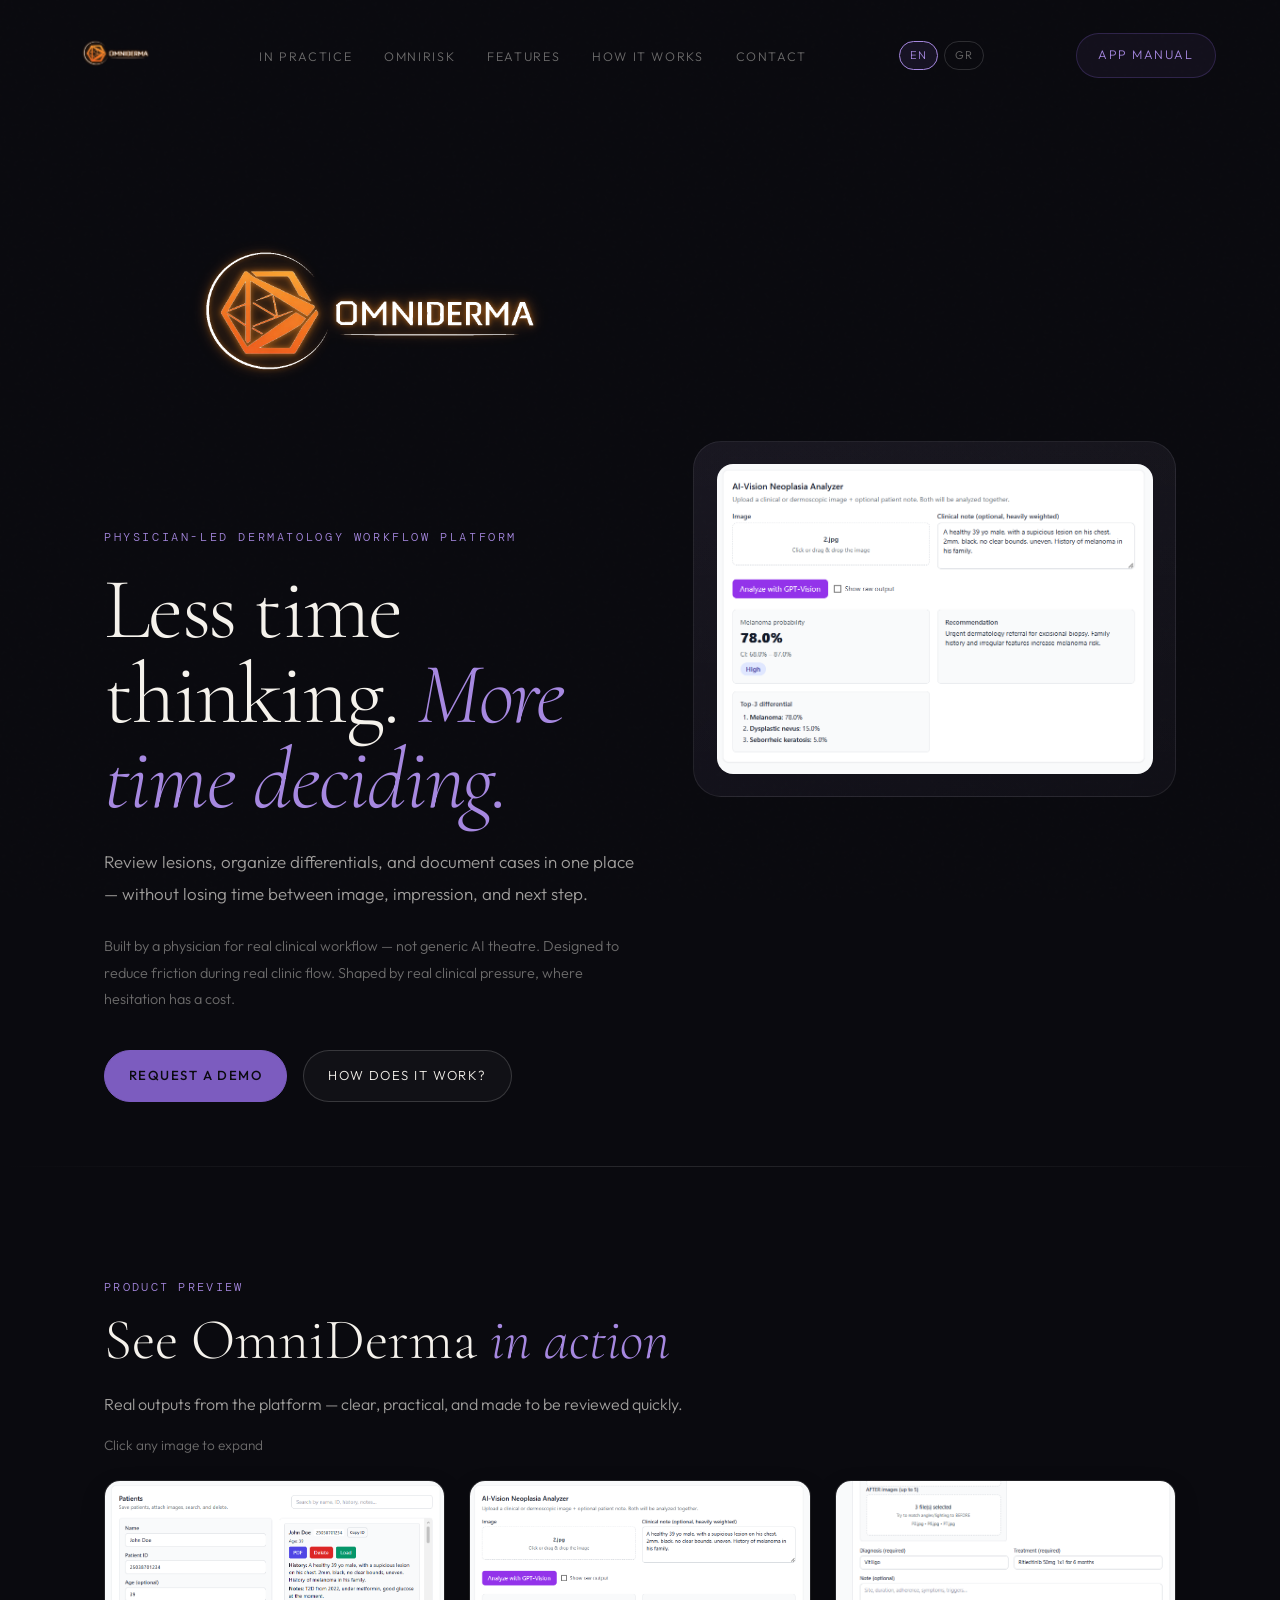
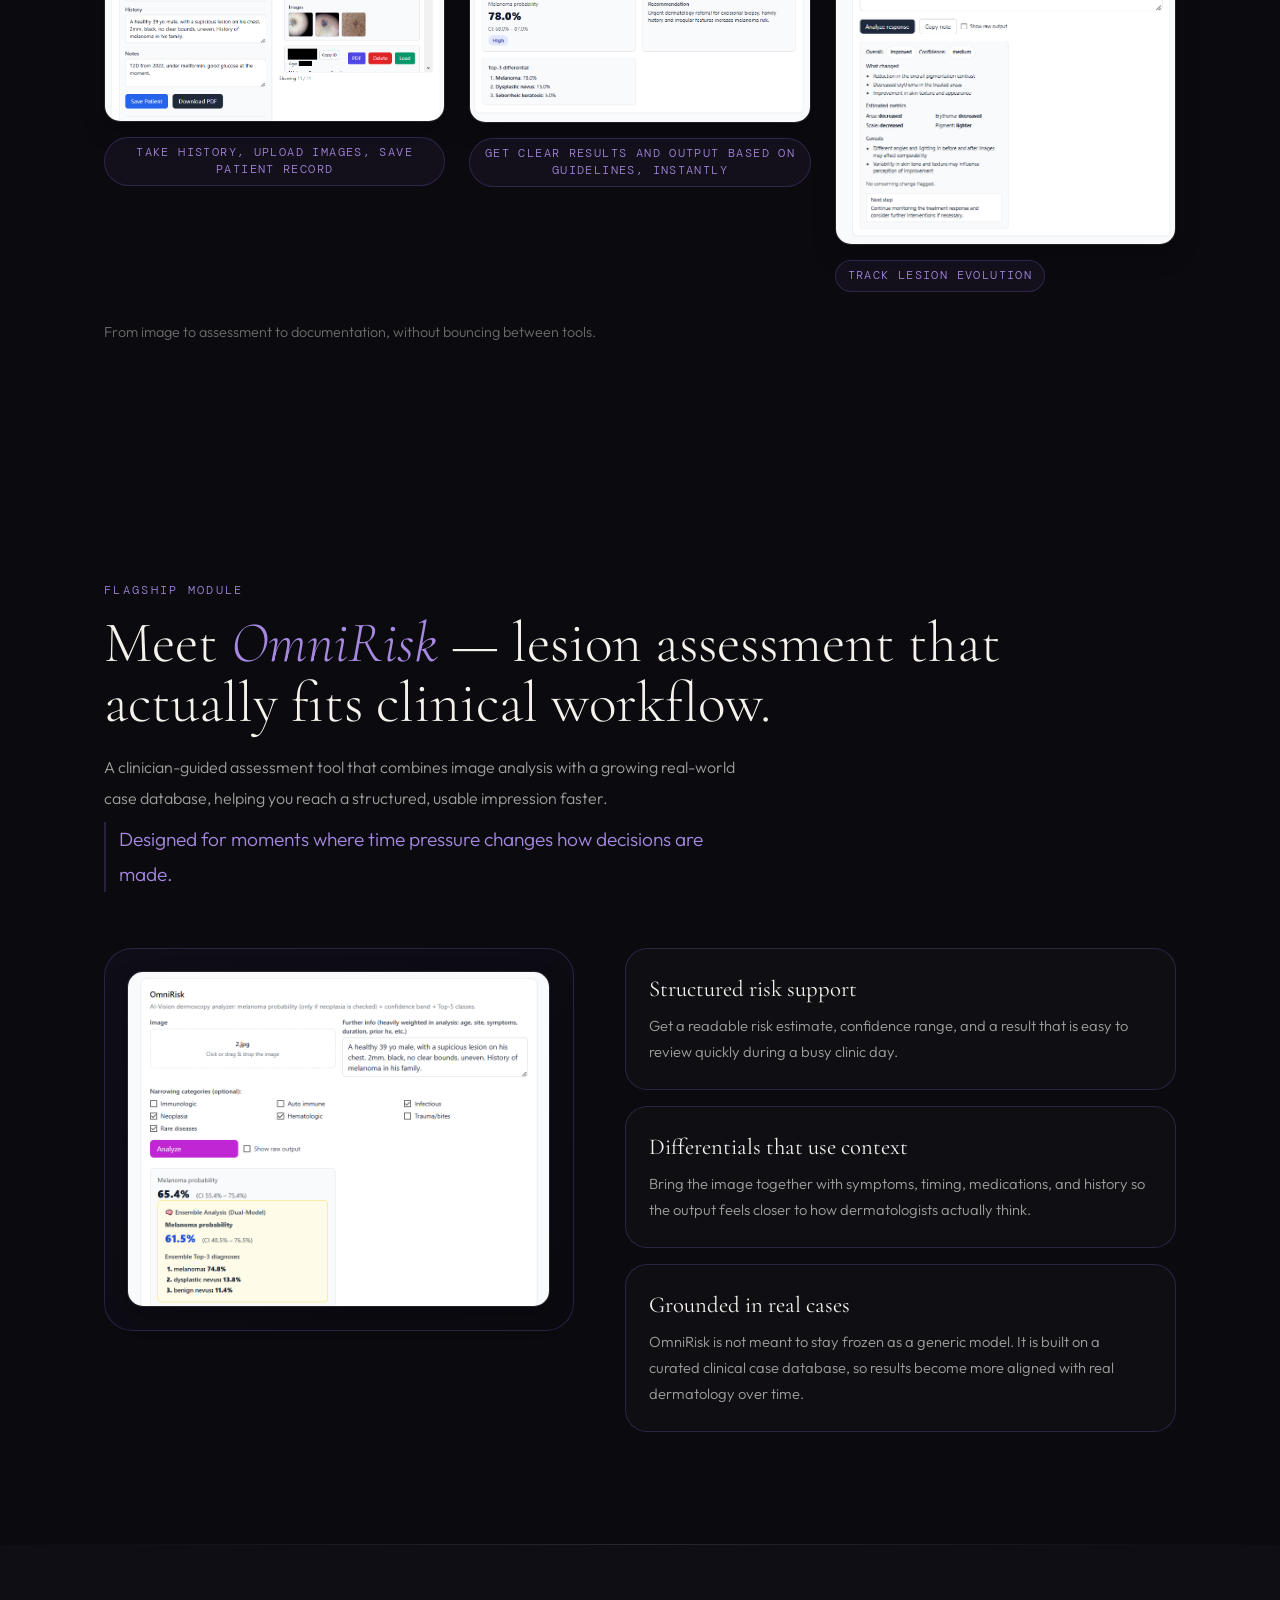
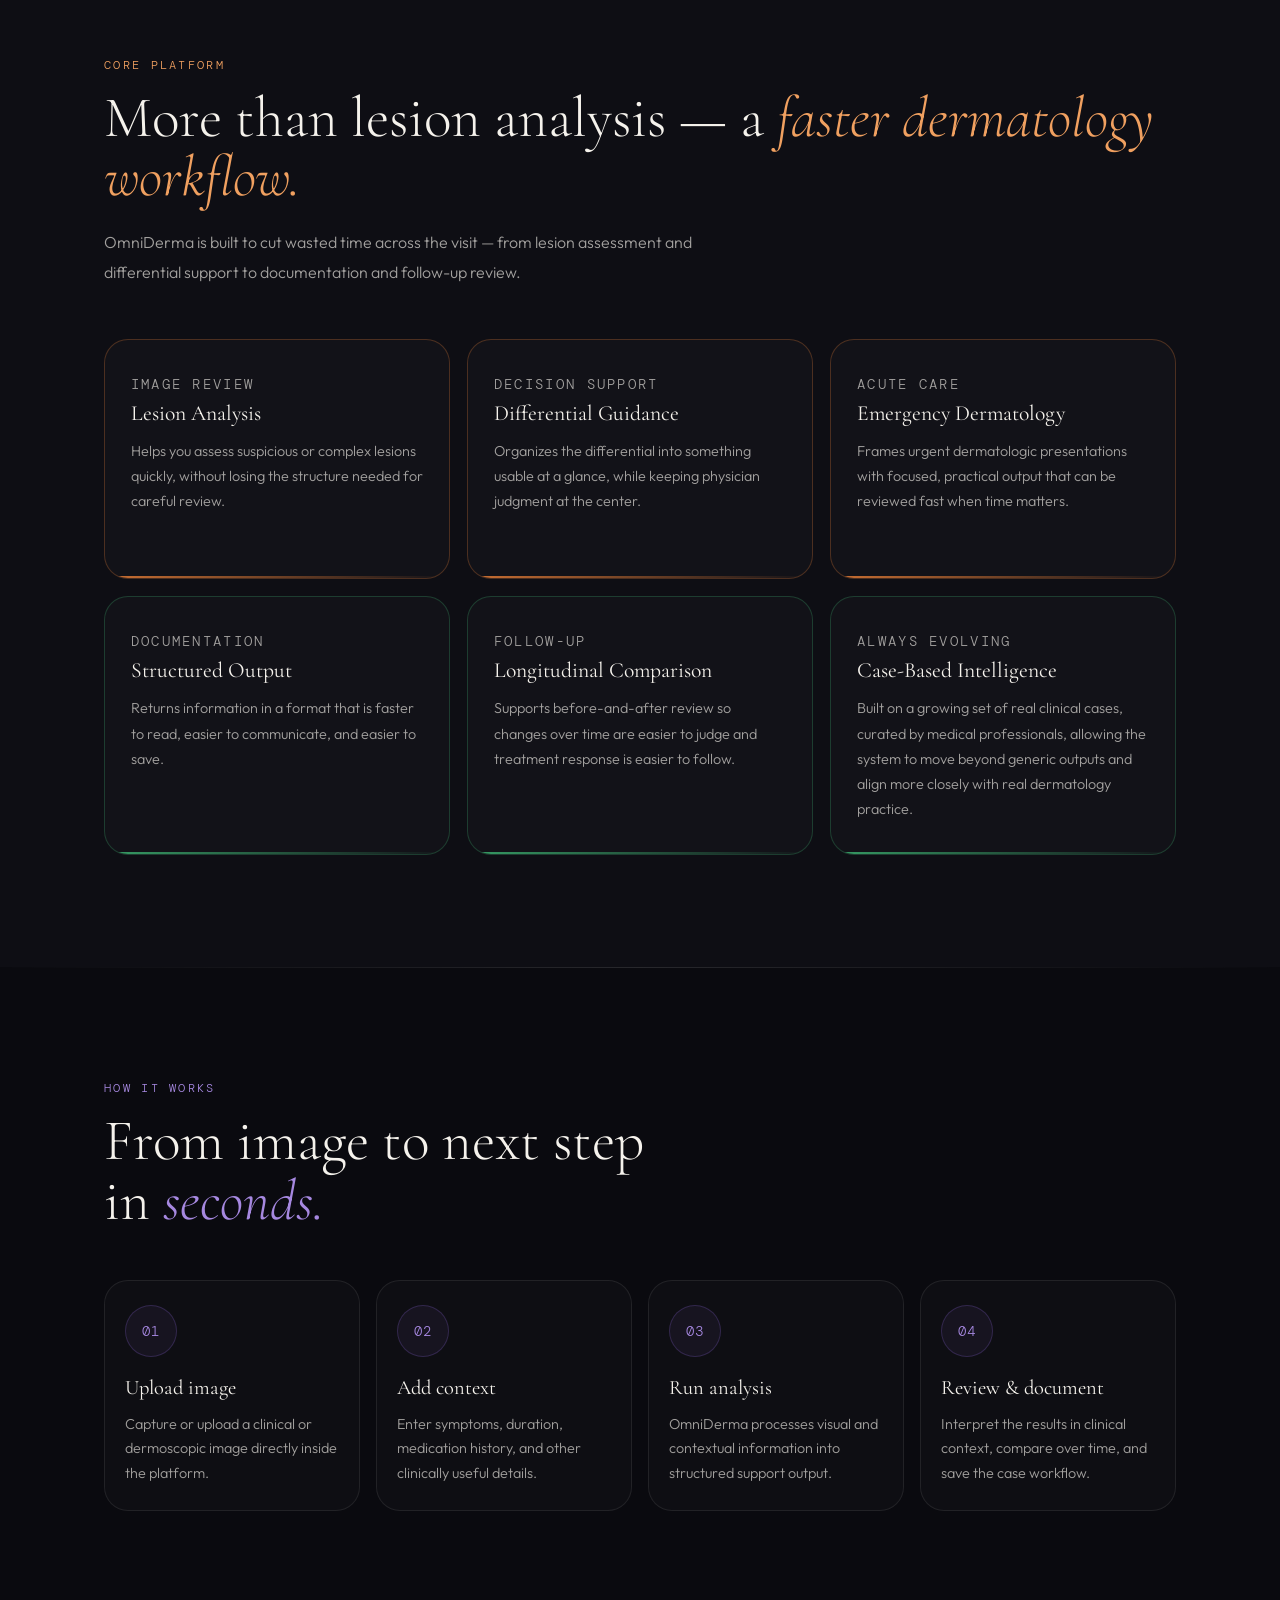
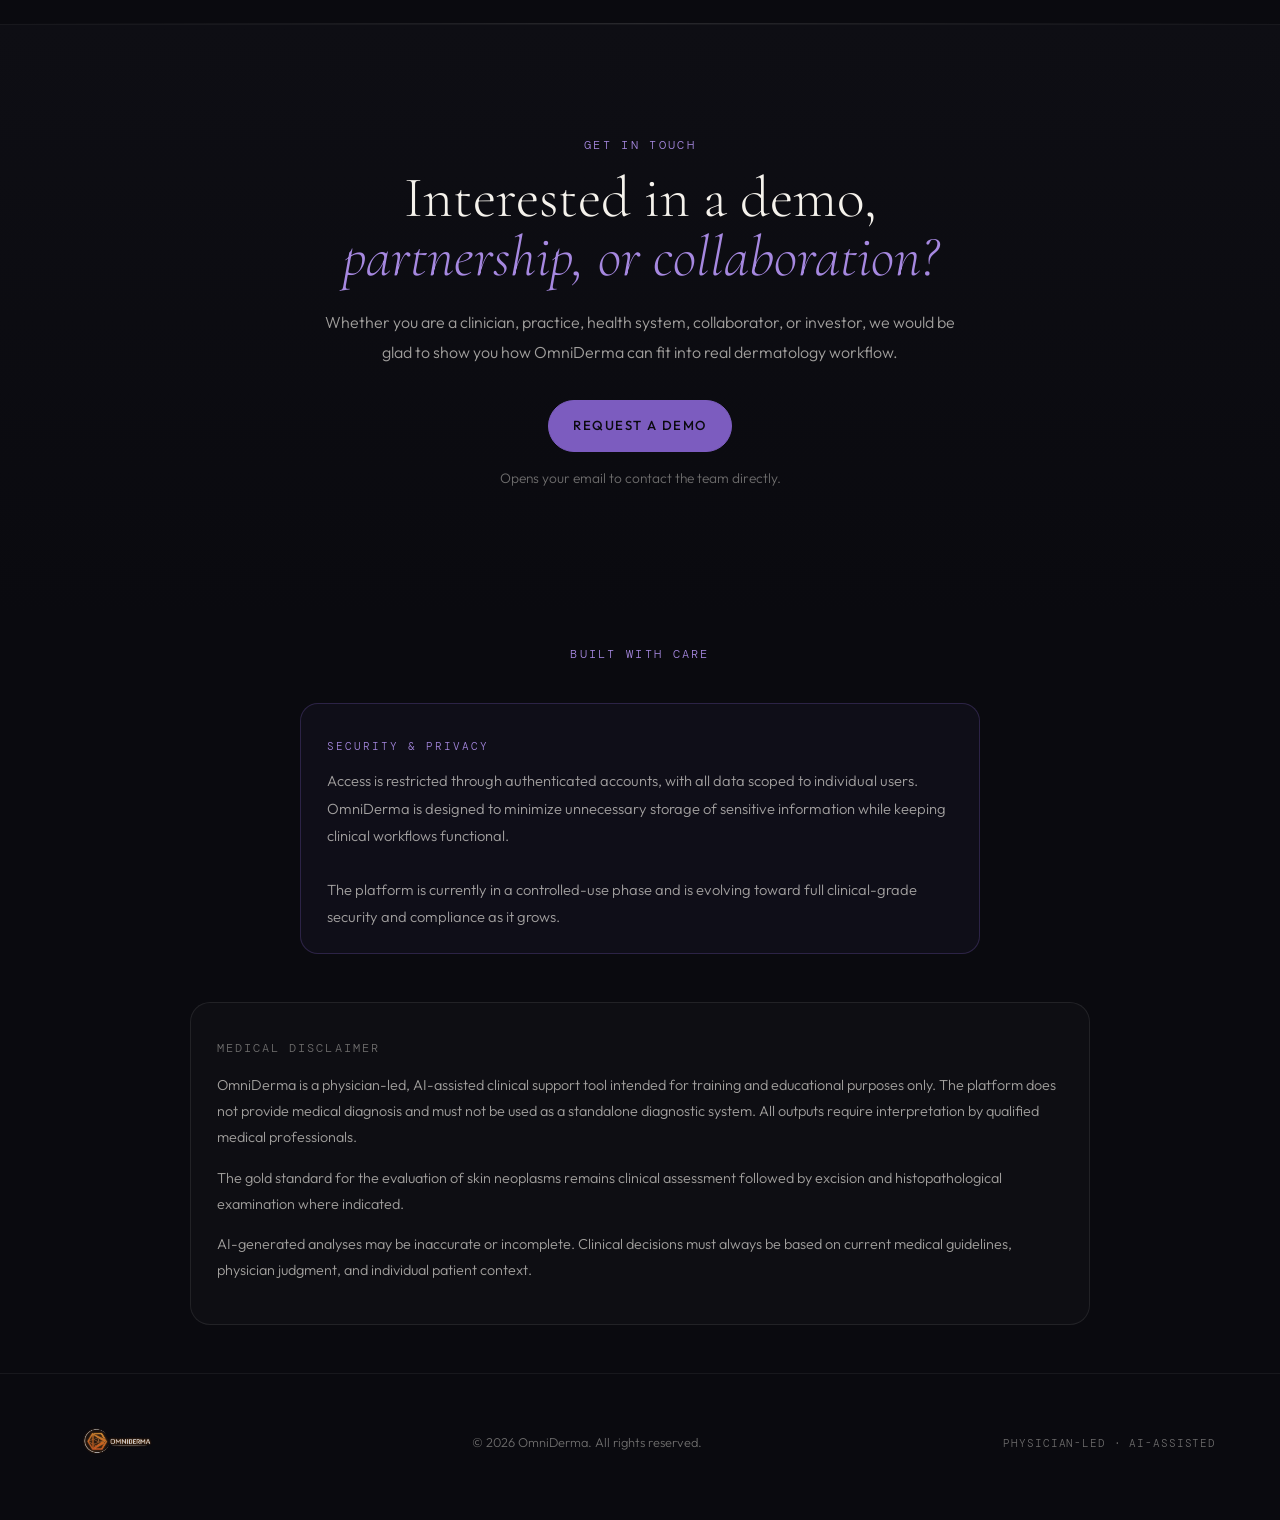
==== commit 4b118cd8: "Add OmniDerma app manual" ====
--- a/index.html
+++ b/index.html
@@ -795,14 +795,14 @@
       <li><a href="#preview" id="nav-preview">In Practice</a></li>
       <li><a href="#omnirisk" id="nav-omnirisk">OmniRisk</a></li>
       <li><a href="#features" id="nav-features">Features</a></li>
-      <li><a href="#workflow" id="nav-workflow">How it works</a></li>
+      <li><a href="/app-manual/" id="nav-workflow">How it works</a></li>
       <li><a href="#contact" id="nav-contact">Contact</a></li>
     </ul>
     <div class="lang-toggle">
       <button id="lang-en" type="button">EN</button>
       <button id="lang-gr" type="button">GR</button>
     </div>
-    <a href="#contact" class="nav-cta" id="nav-cta">Request a Demo</a>
+    <a href="/app-manual/" class="nav-cta" id="nav-cta">App Manual</a>
   </nav>
 
   <section id="hero">
@@ -1188,7 +1188,7 @@
         navFeatures: "Features",
         navWorkflow: "How it works",
         navContact: "Contact",
-        navCta: "Request a Demo",
+        navCta: "App Manual",
 
         heroEyebrow: "Physician-led dermatology workflow platform",
         heroTitle: "Less time thinking.<em> More time deciding.</em>",
@@ -1280,7 +1280,7 @@
         navFeatures: "Δυνατότητες",
         navWorkflow: "Πώς λειτουργεί",
         navContact: "Επικοινωνία",
-        navCta: "Αίτημα για Demo",
+        navCta: "Οδηγός Χρήσης",
 
         heroEyebrow: "Πλατφόρμα δερματολογικής ροής εργασίας σχεδιασμένη από ιατρό",
         heroTitle: "Λιγότερη σκέψη.<em> Περισσότερες αποφάσεις.</em>",
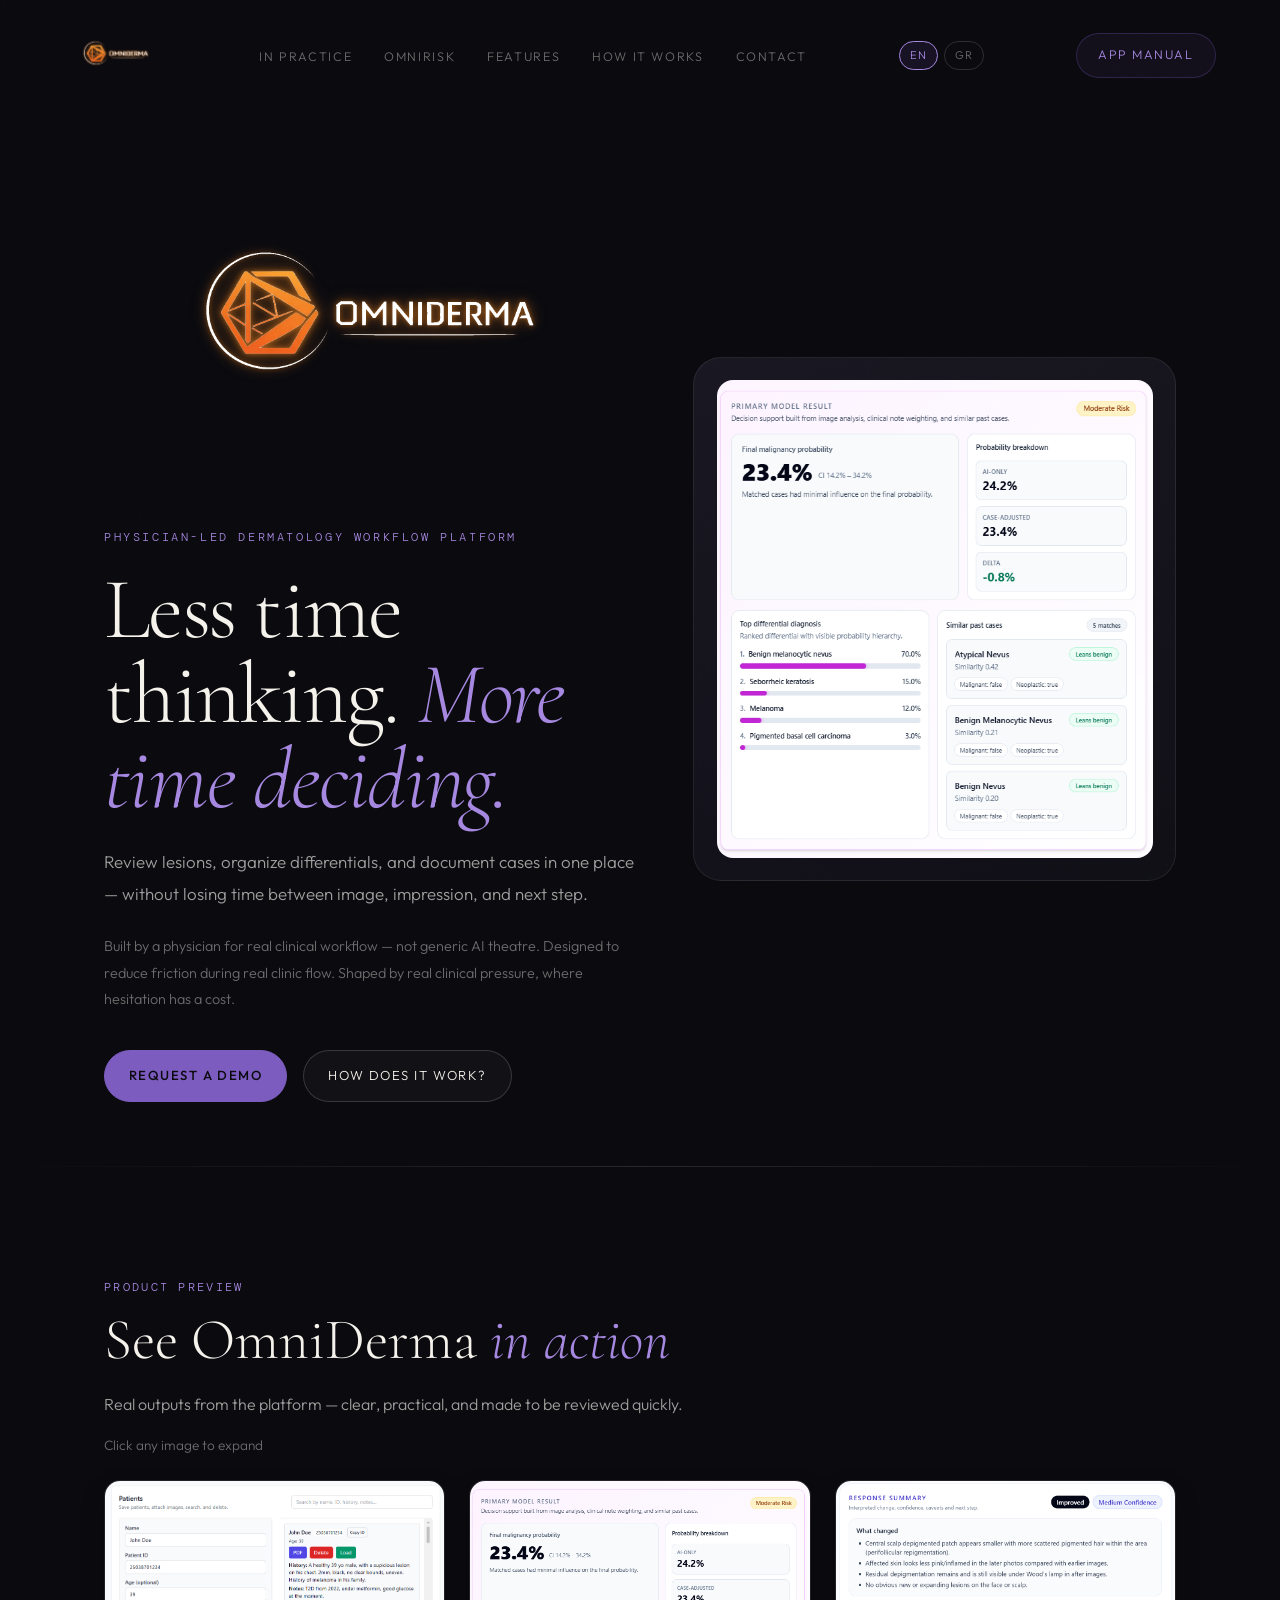
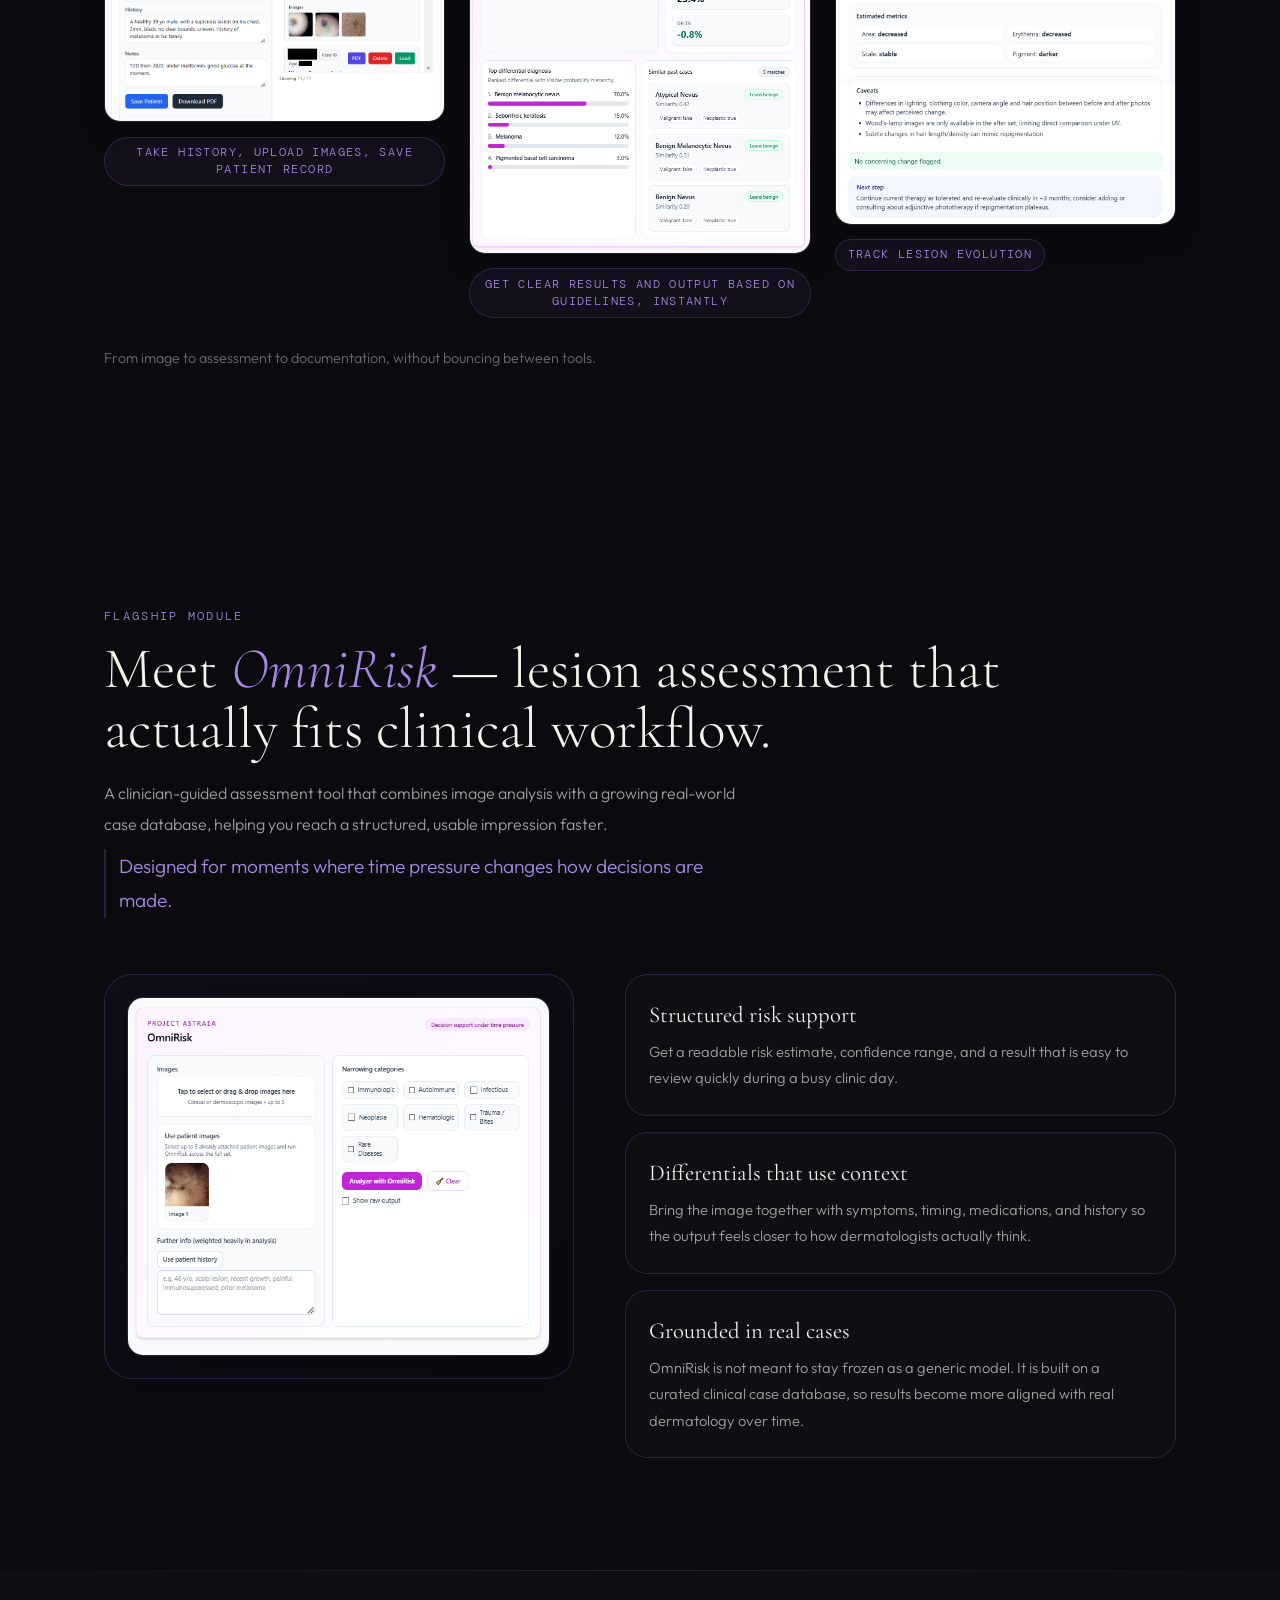
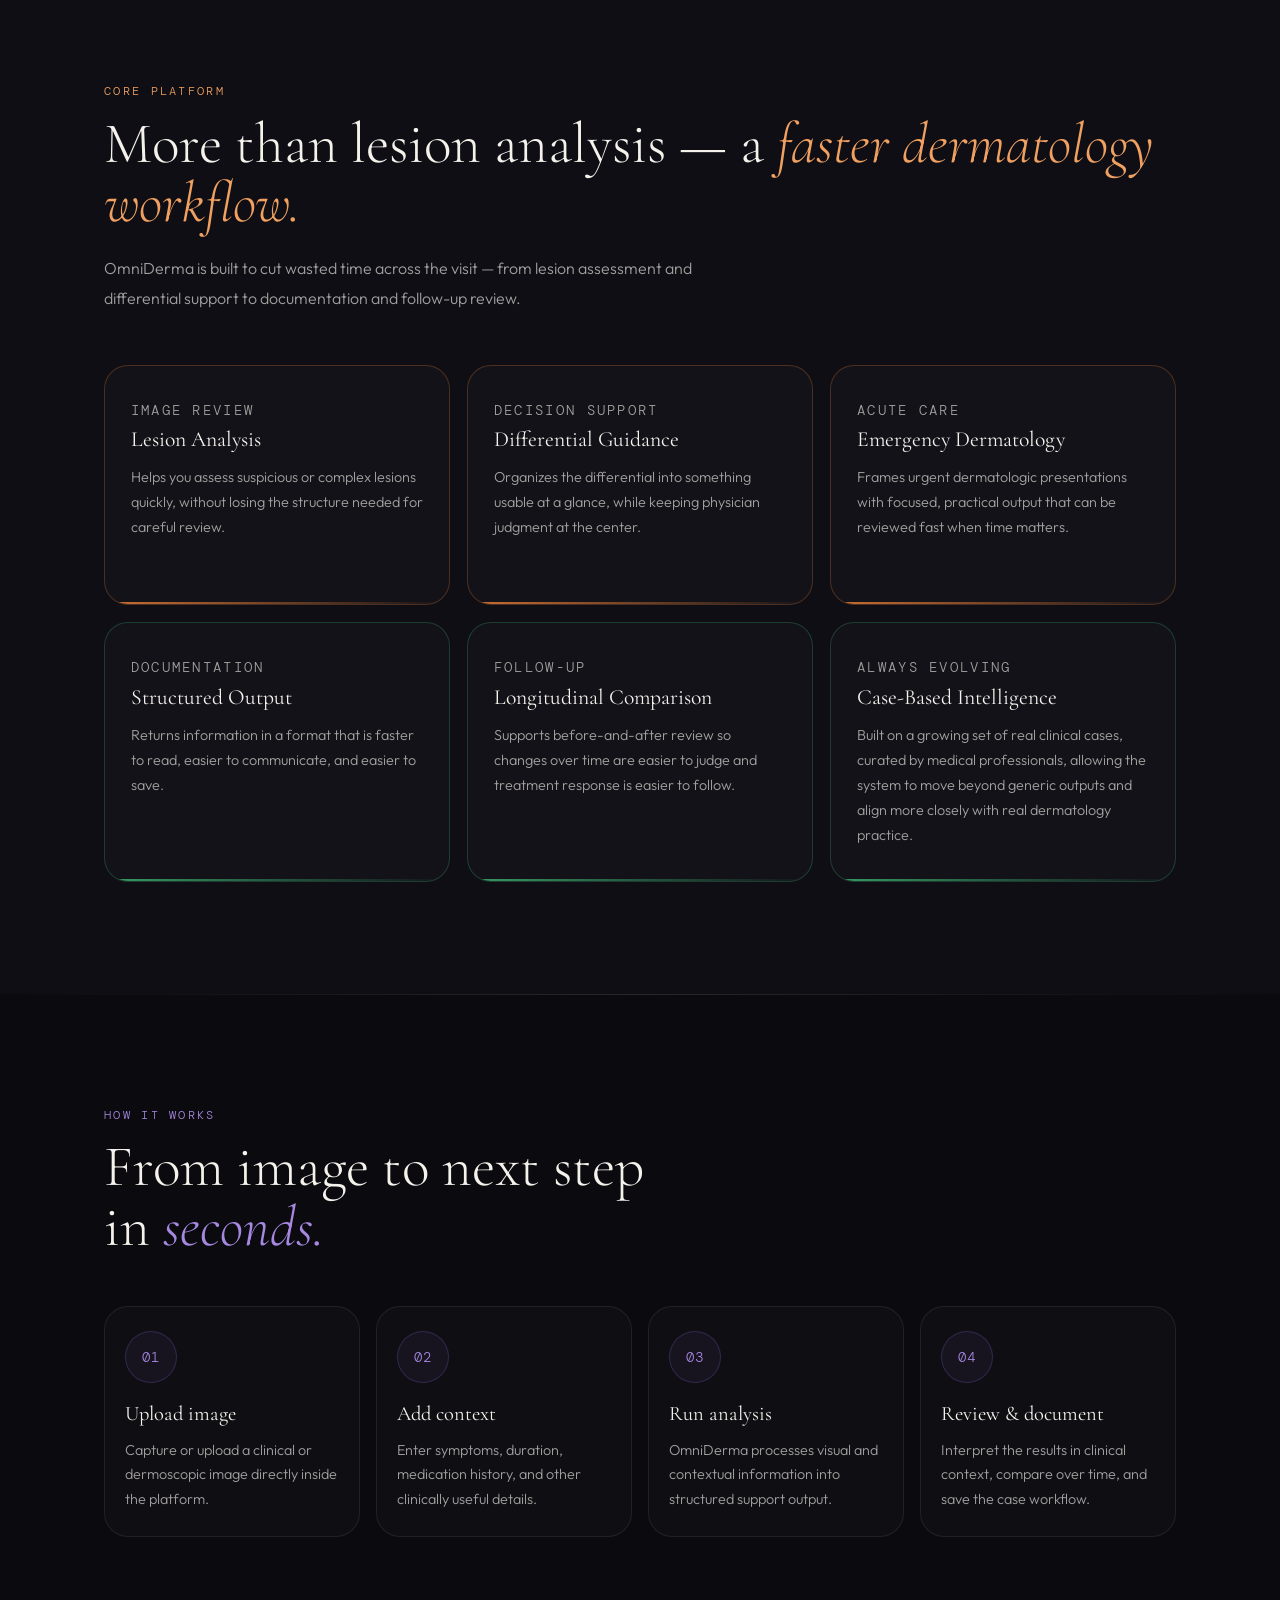
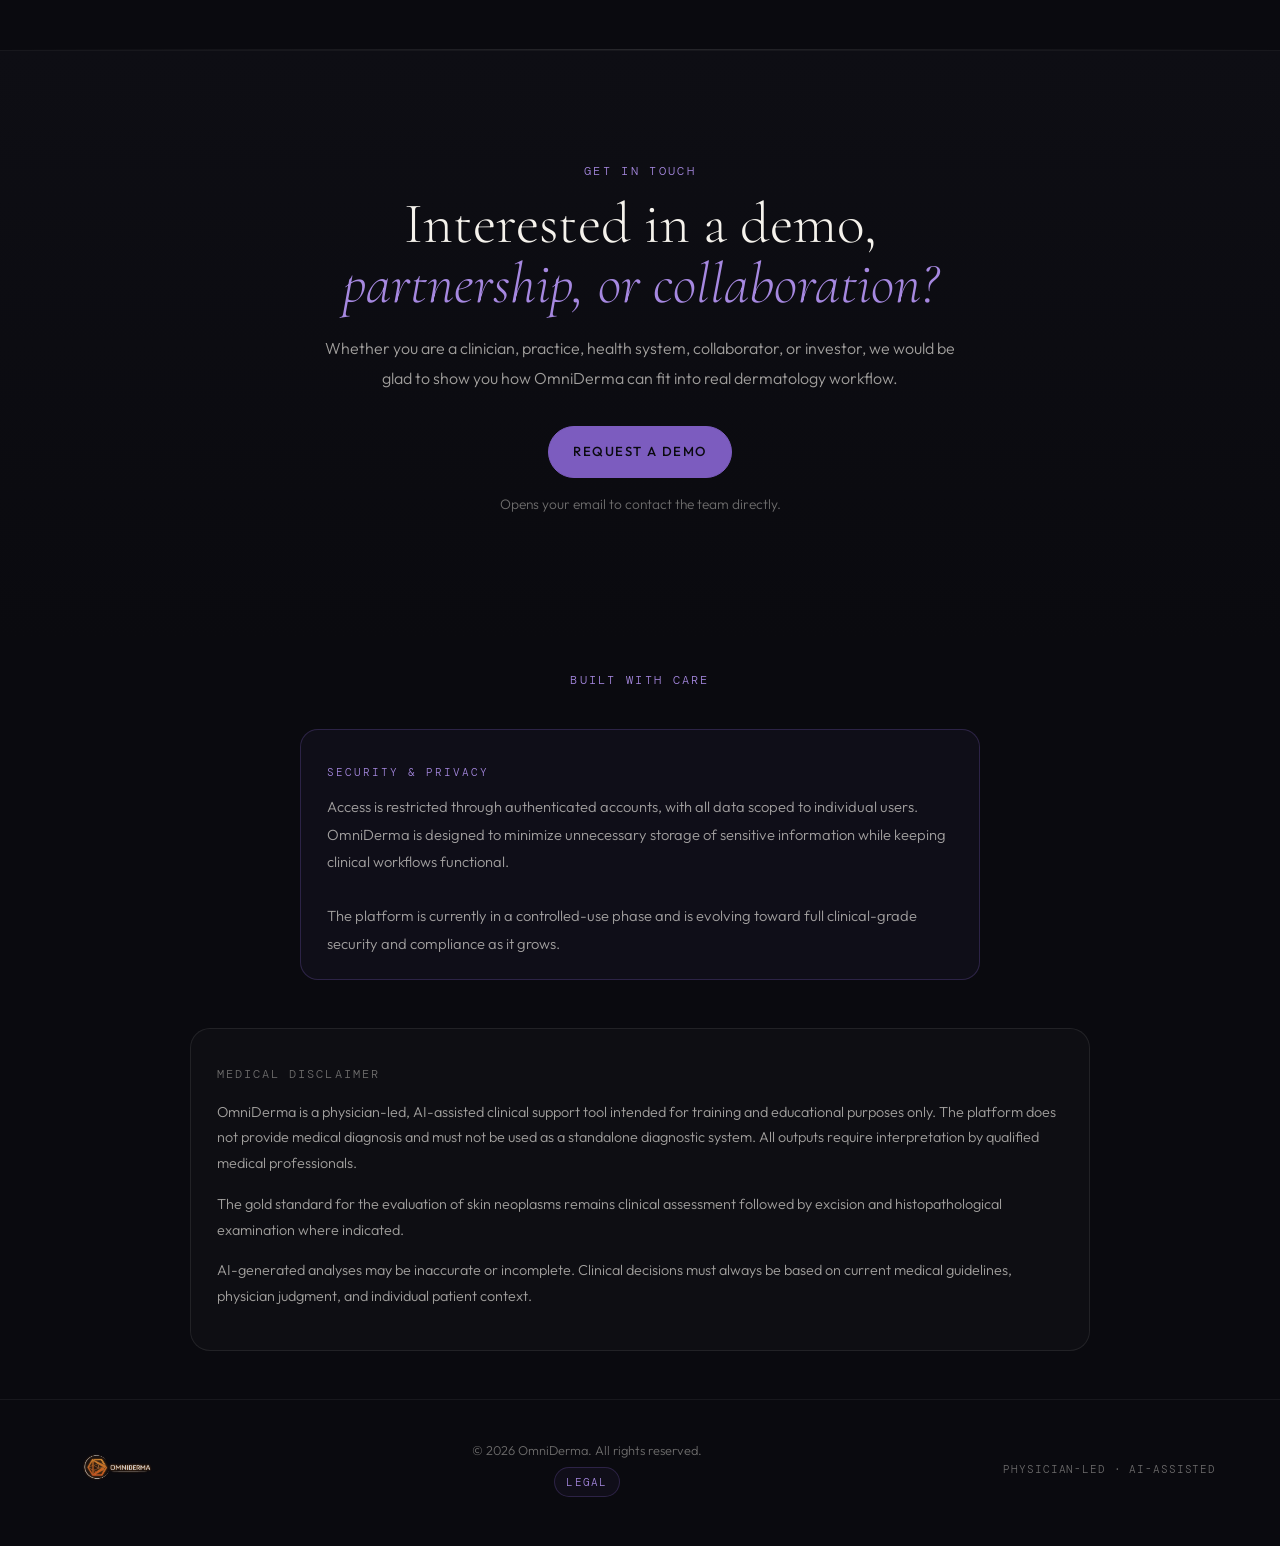
==== commit 2844966c: "legal page" ====
--- a/index.html
+++ b/index.html
@@ -726,6 +726,30 @@
       letter-spacing: .08em;
       text-transform: uppercase;
       font-size: .68rem;
+    }
+    .footer-center {
+      display: grid;
+      gap: .45rem;
+      justify-items: center;
+    }
+    .footer-legal {
+      color: var(--accent-light);
+      text-decoration: none;
+      font-family: 'DM Mono', monospace;
+      font-size: .68rem;
+      letter-spacing: .12em;
+      text-transform: uppercase;
+      border: 1px solid var(--accent-border);
+      border-radius: 999px;
+      padding: .35rem .72rem;
+      background: rgba(124,92,191,.06);
+      transition: background .2s ease, border-color .2s ease, transform .15s ease;
+    }
+    .footer-legal:hover,
+    .footer-legal:focus-visible {
+      background: rgba(124,92,191,.12);
+      border-color: rgba(166,136,224,.45);
+      transform: translateY(-1px);
     }
 
     .reveal {
@@ -1109,7 +1133,10 @@
     <div class="footer-brand">
       <img src="omniderma-logo.png" alt="OmniDerma footer logo" />
     </div>
-    <div id="footer-copy">© 2026 OmniDerma. All rights reserved.</div>
+    <div class="footer-center">
+      <div id="footer-copy">© 2026 OmniDerma. All rights reserved.</div>
+      <a href="/legal/" class="footer-legal" id="footer-legal">Legal</a>
+    </div>
     <div class="footer-meta" id="footer-meta">Physician-led · AI-assisted</div>
   </footer>
 
@@ -1271,6 +1298,7 @@
         disc3: "AI-generated analyses may be inaccurate or incomplete. Clinical decisions must always be based on current medical guidelines, physician judgment, and individual patient context.",
 
         footerCopy: "© 2026 OmniDerma. All rights reserved.",
+        footerLegal: "Legal",
         footerMeta: "Physician-led · AI-assisted"
       },
 
@@ -1363,6 +1391,7 @@
         disc3: "Οι αναλύσεις που παράγονται από AI ενδέχεται να είναι ανακριβείς ή ελλιπείς. Οι κλινικές αποφάσεις πρέπει πάντοτε να βασίζονται στις ισχύουσες κατευθυντήριες οδηγίες, στην ιατρική κρίση και στο εκάστοτε ατομικό κλινικό πλαίσιο.",
 
         footerCopy: "© 2026 OmniDerma. Με επιφύλαξη παντός δικαιώματος.",
+        footerLegal: "Νομικά",
         footerMeta: "Physician-led · AI-assisted"
       }
     };
@@ -1466,6 +1495,7 @@
       setText("disc-3", t.disc3);
 
       setText("footer-copy", t.footerCopy);
+      setText("footer-legal", t.footerLegal);
       setText("footer-meta", t.footerMeta);
 
       localStorage.setItem("omniderma-lang", lang);
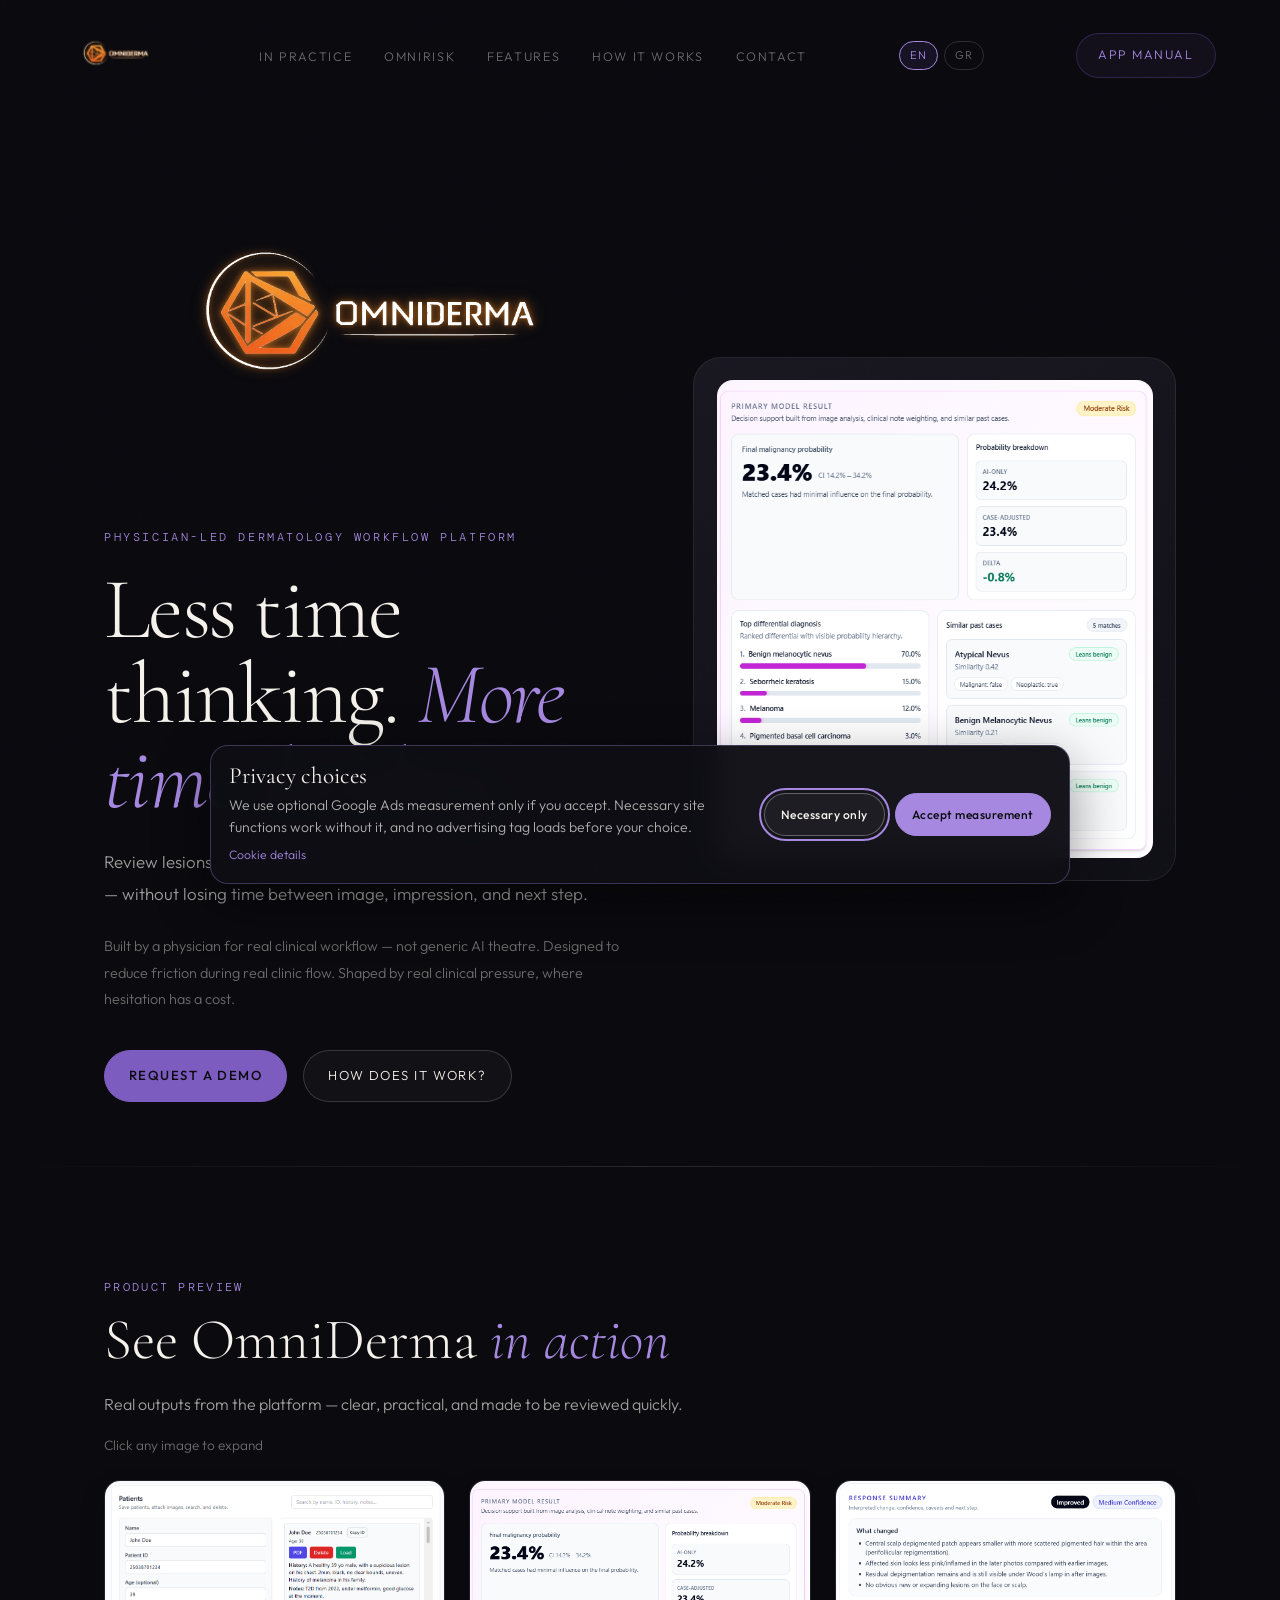
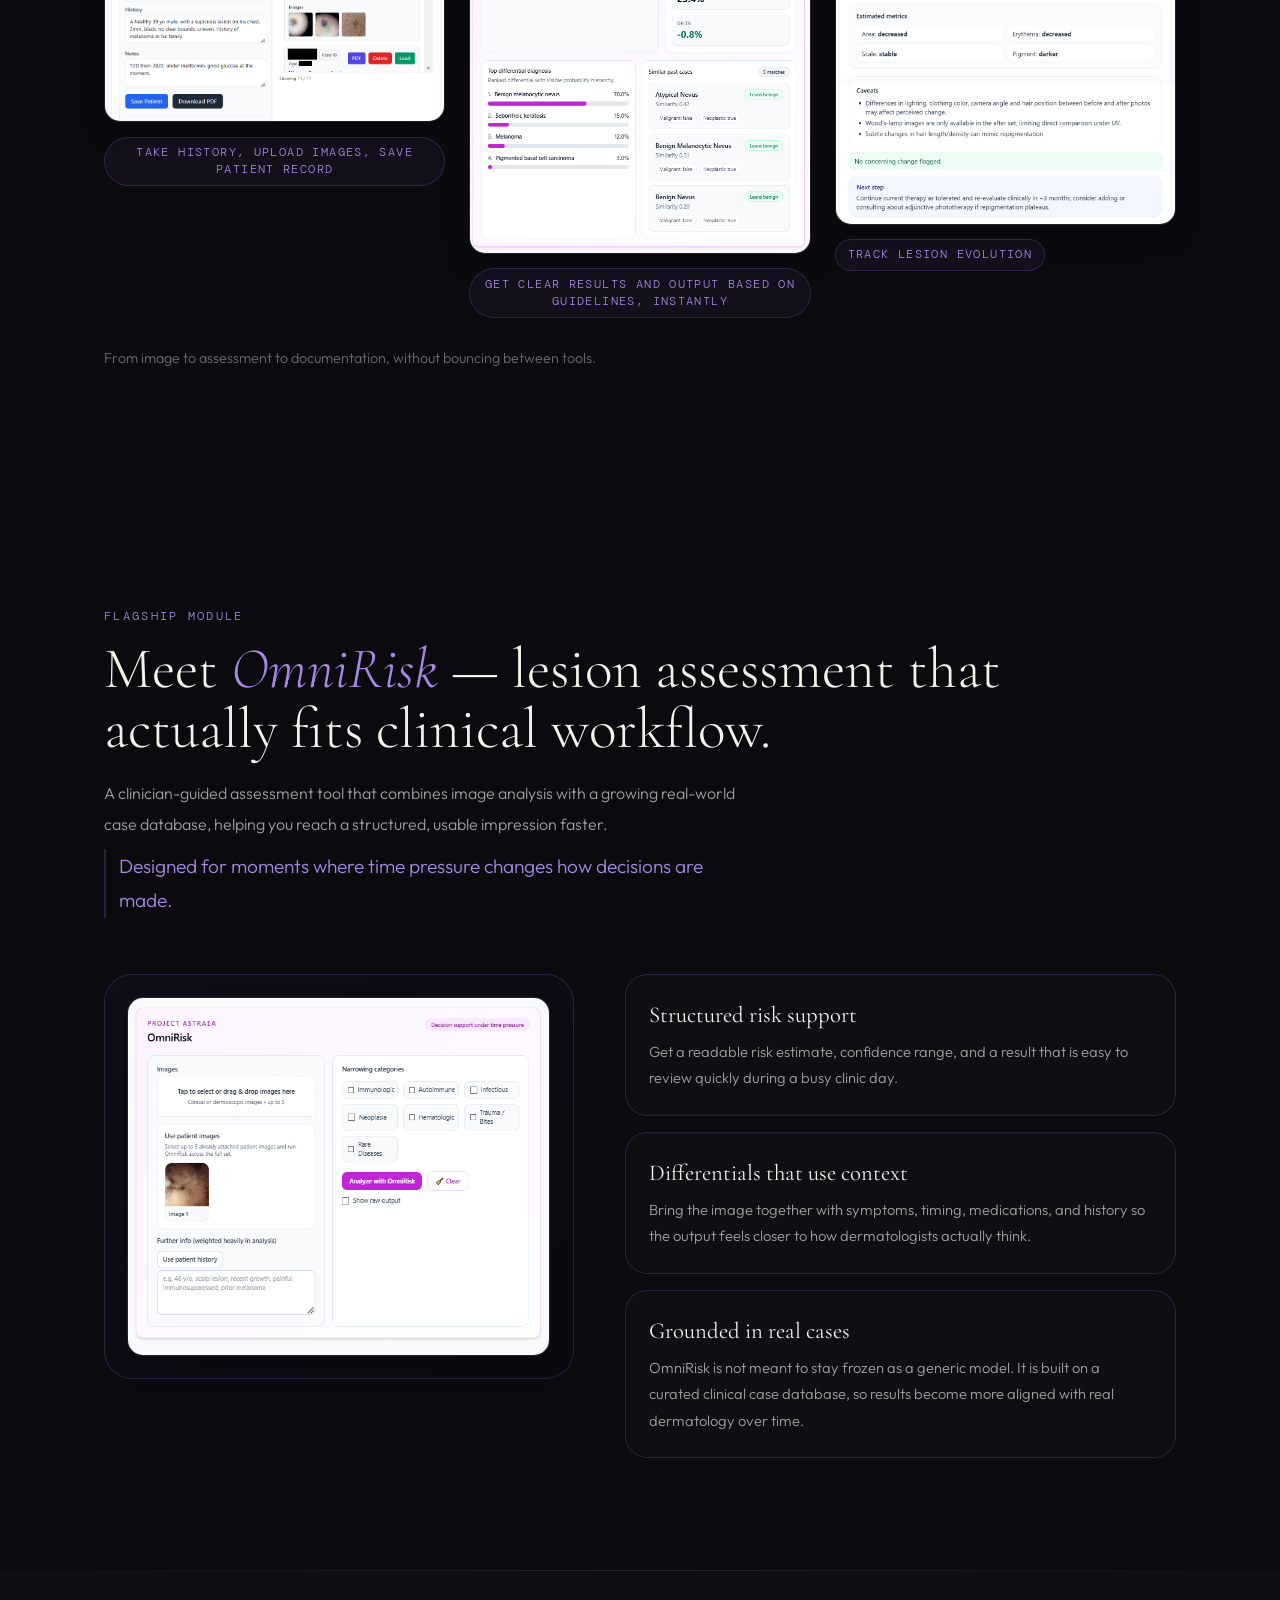
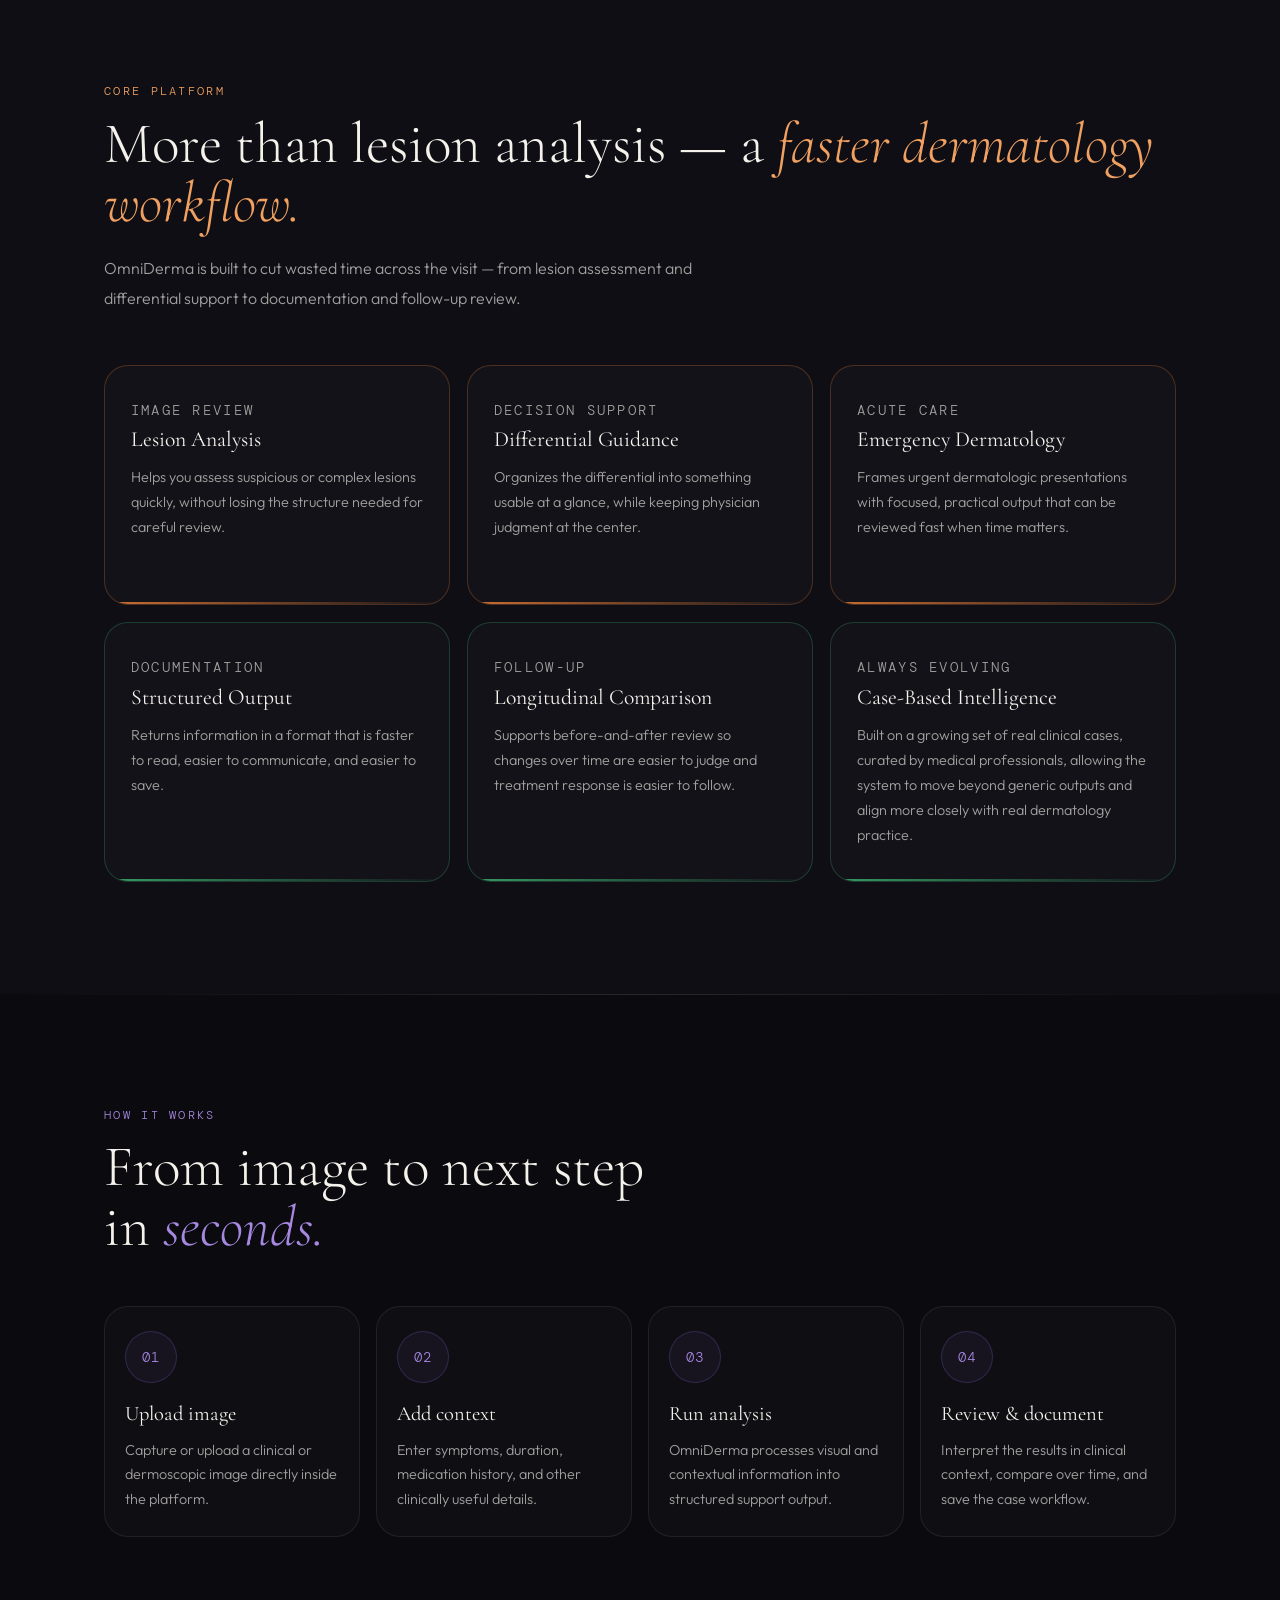
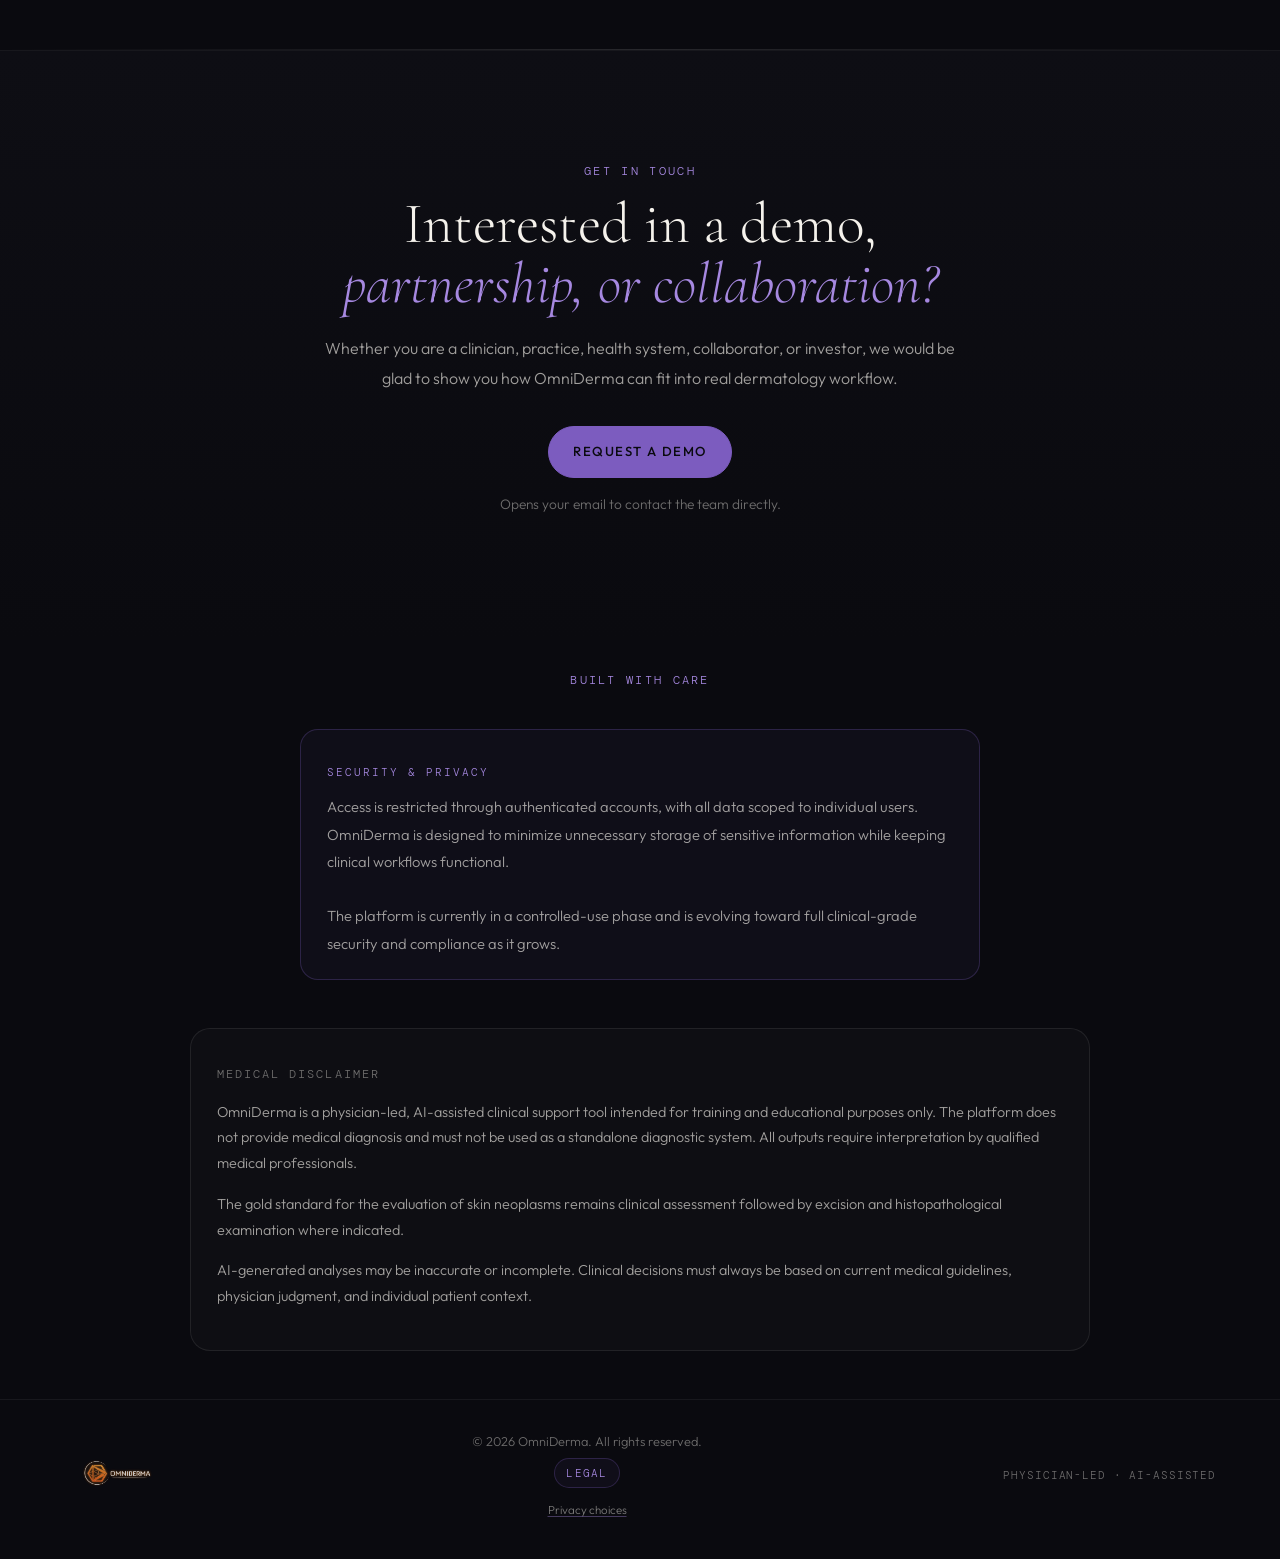
==== commit 532cb327: "cookies and ads" ====
--- a/index.html
+++ b/index.html
@@ -7,6 +7,8 @@
   <meta name="viewport" content="width=device-width, initial-scale=1.0"/>
   <title>OmniDerma — Dermatology, Faster</title>
   <meta name="description" content="OmniDerma is a physician-led dermatology platform that helps clinicians assess lesions, organize differentials, document cases, and save time in daily practice." />
+  <link rel="stylesheet" href="/cookie-consent.css">
+  <script src="/cookie-consent.js"></script>
   <link rel="preconnect" href="https://fonts.googleapis.com">
   <link rel="preconnect" href="https://fonts.gstatic.com" crossorigin>
   <link href="https://fonts.googleapis.com/css2?family=Cormorant+Garamond:ital,wght@0,300;0,400;0,600;1,300;1,400&family=DM+Mono:wght@300;400;500&family=Outfit:wght@200;300;400;500;600&display=swap" rel="stylesheet"/>
--- a/cookie-consent.css
+++ b/cookie-consent.css
@@ -0,0 +1,179 @@
+.omni-consent[hidden] {
+  display: none !important;
+}
+
+.omni-consent {
+  position: fixed;
+  right: 1rem;
+  bottom: 1rem;
+  left: 1rem;
+  z-index: 10000;
+  display: flex;
+  align-items: center;
+  justify-content: space-between;
+  gap: 1.25rem;
+  width: min(860px, calc(100% - 2rem));
+  margin: 0 auto;
+  padding: 1.15rem;
+  color: #f5f2ec;
+  background: rgba(14, 14, 20, .97);
+  border: 1px solid rgba(166, 136, 224, .32);
+  border-radius: 18px;
+  box-shadow: 0 18px 54px rgba(0, 0, 0, .42);
+  backdrop-filter: blur(16px);
+  -webkit-backdrop-filter: blur(16px);
+  font-family: "Outfit", sans-serif;
+}
+
+.omni-consent__copy {
+  min-width: 0;
+  max-width: 570px;
+}
+
+.omni-consent h2 {
+  margin: 0 0 .3rem;
+  color: #f5f2ec;
+  font-family: "Cormorant Garamond", serif;
+  font-size: 1.45rem;
+  font-weight: 400;
+  line-height: 1.1;
+}
+
+.omni-consent p {
+  margin: 0;
+  color: rgba(245, 242, 236, .7);
+  font-size: .88rem;
+  font-weight: 300;
+  line-height: 1.55;
+}
+
+.omni-consent .omni-consent__status {
+  margin-top: .35rem;
+  color: rgba(245, 242, 236, .52);
+  font-size: .76rem;
+}
+
+.omni-consent__legal {
+  display: inline-block;
+  margin-top: .45rem;
+  color: #a688e0;
+  font-size: .76rem;
+  text-decoration: none;
+}
+
+.omni-consent__legal:hover,
+.omni-consent__legal:focus-visible {
+  color: #c1a9ef;
+  text-decoration: underline;
+}
+
+.omni-consent__actions {
+  display: flex;
+  flex: 0 0 auto;
+  gap: .65rem;
+}
+
+.omni-consent__button {
+  min-height: 42px;
+  padding: .7rem 1rem;
+  border-radius: 999px;
+  cursor: pointer;
+  font-family: "Outfit", sans-serif;
+  font-size: .75rem;
+  font-weight: 500;
+  letter-spacing: .04em;
+  transition: background .2s ease, border-color .2s ease, color .2s ease, transform .15s ease;
+}
+
+.omni-consent__button:hover {
+  transform: translateY(-1px);
+}
+
+.omni-consent__button--secondary {
+  color: rgba(245, 242, 236, .78);
+  background: rgba(255, 255, 255, .035);
+  border: 1px solid rgba(255, 255, 255, .16);
+}
+
+.omni-consent__button--secondary:hover,
+.omni-consent__button--secondary:focus-visible {
+  color: #f5f2ec;
+  border-color: rgba(255, 255, 255, .3);
+}
+
+.omni-consent__button--primary {
+  color: #0a0a0f;
+  background: #a688e0;
+  border: 1px solid #a688e0;
+}
+
+.omni-consent__button--primary:hover,
+.omni-consent__button--primary:focus-visible {
+  background: #b79be8;
+  border-color: #b79be8;
+}
+
+.omni-consent__button:focus-visible,
+.omni-consent-settings:focus-visible {
+  outline: 2px solid #a688e0;
+  outline-offset: 3px;
+}
+
+.omni-consent-settings {
+  display: inline-flex;
+  align-items: center;
+  justify-content: center;
+  margin-top: .4rem;
+  padding: 0;
+  color: rgba(245, 242, 236, .48);
+  background: transparent;
+  border: 0;
+  cursor: pointer;
+  font: inherit;
+  font-size: .72rem;
+  text-decoration: underline;
+  text-decoration-color: rgba(166, 136, 224, .38);
+  text-underline-offset: .2em;
+}
+
+.omni-consent-settings:hover {
+  color: #a688e0;
+}
+
+@media (max-width: 760px) {
+  .omni-consent {
+    align-items: stretch;
+    flex-direction: column;
+    gap: .9rem;
+    padding: 1rem;
+  }
+
+  .omni-consent__actions {
+    display: grid;
+    grid-template-columns: 1fr 1fr;
+  }
+
+  .omni-consent__button {
+    width: 100%;
+    white-space: normal;
+  }
+}
+
+@media (max-width: 440px) {
+  .omni-consent {
+    right: .65rem;
+    bottom: .65rem;
+    left: .65rem;
+    width: calc(100% - 1.3rem);
+  }
+
+  .omni-consent__actions {
+    grid-template-columns: 1fr;
+  }
+}
+
+@media (prefers-reduced-motion: reduce) {
+  .omni-consent__button {
+    transition: none;
+  }
+}
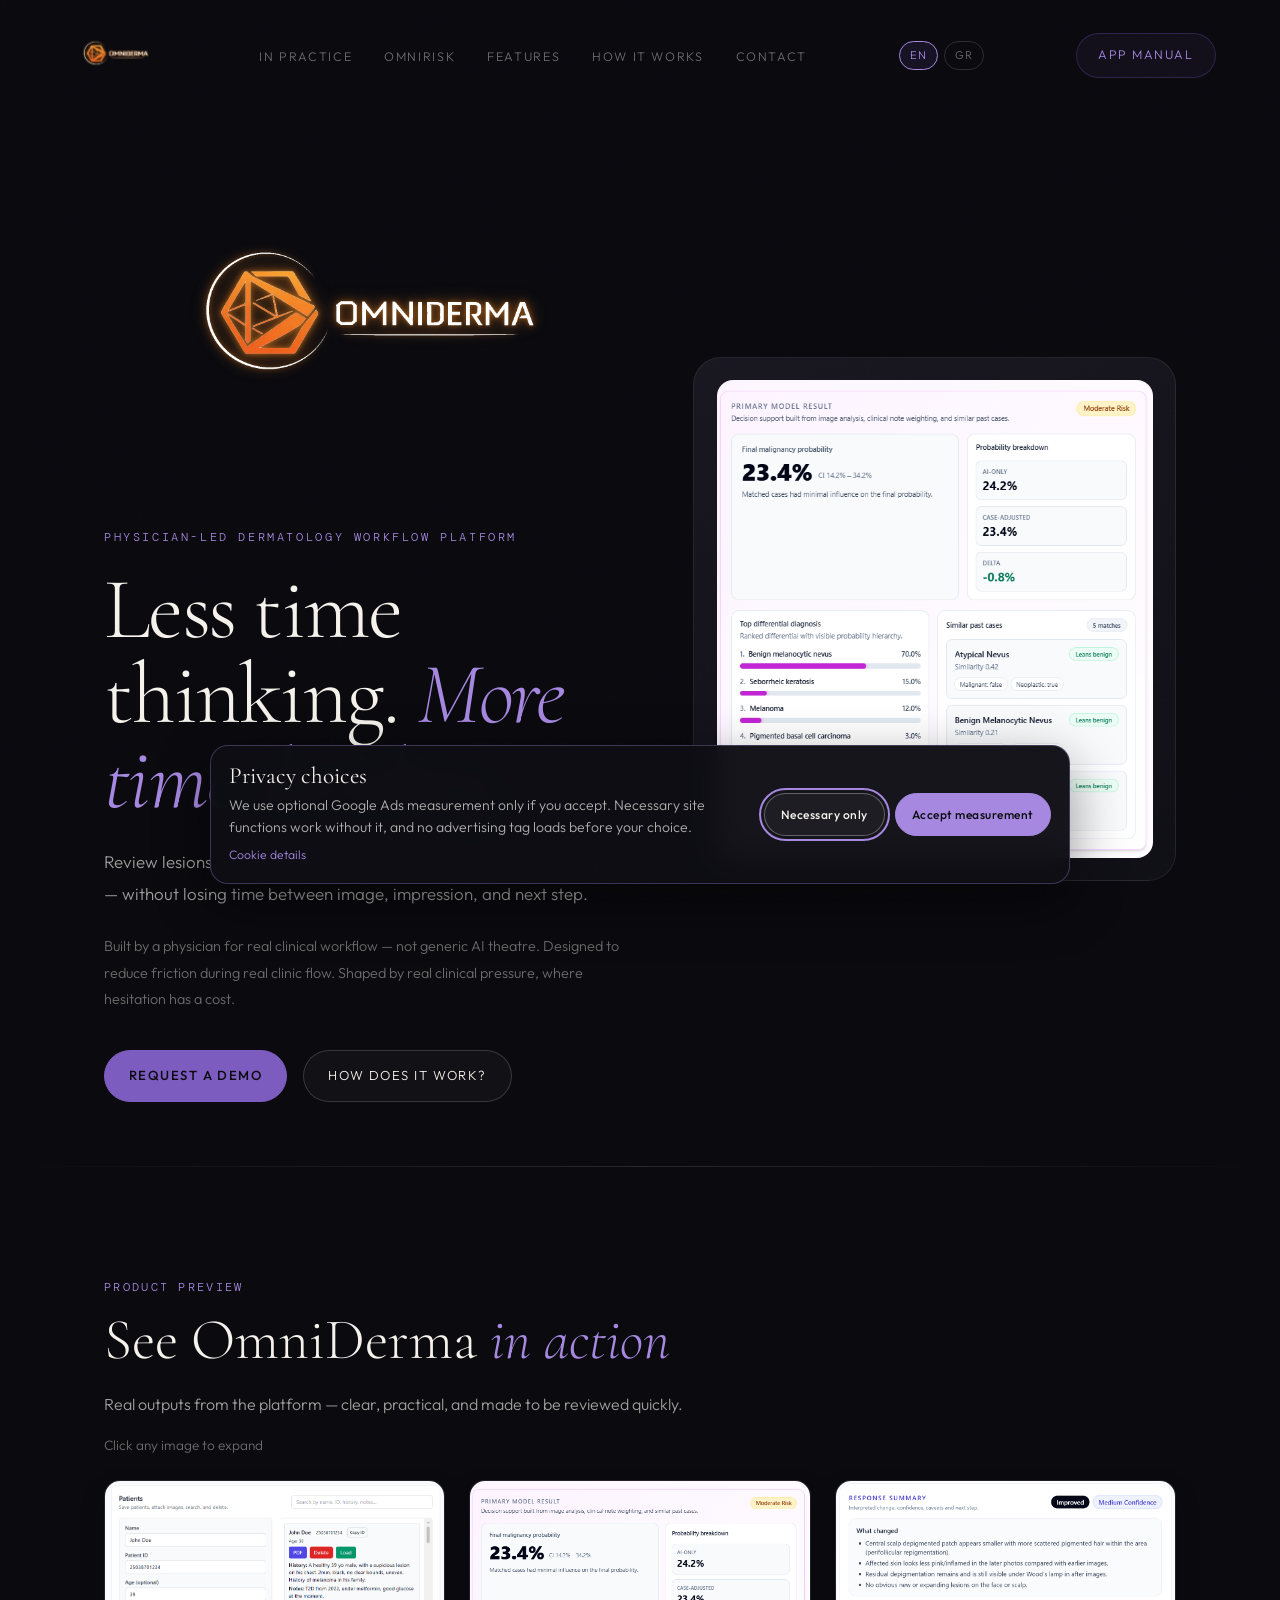
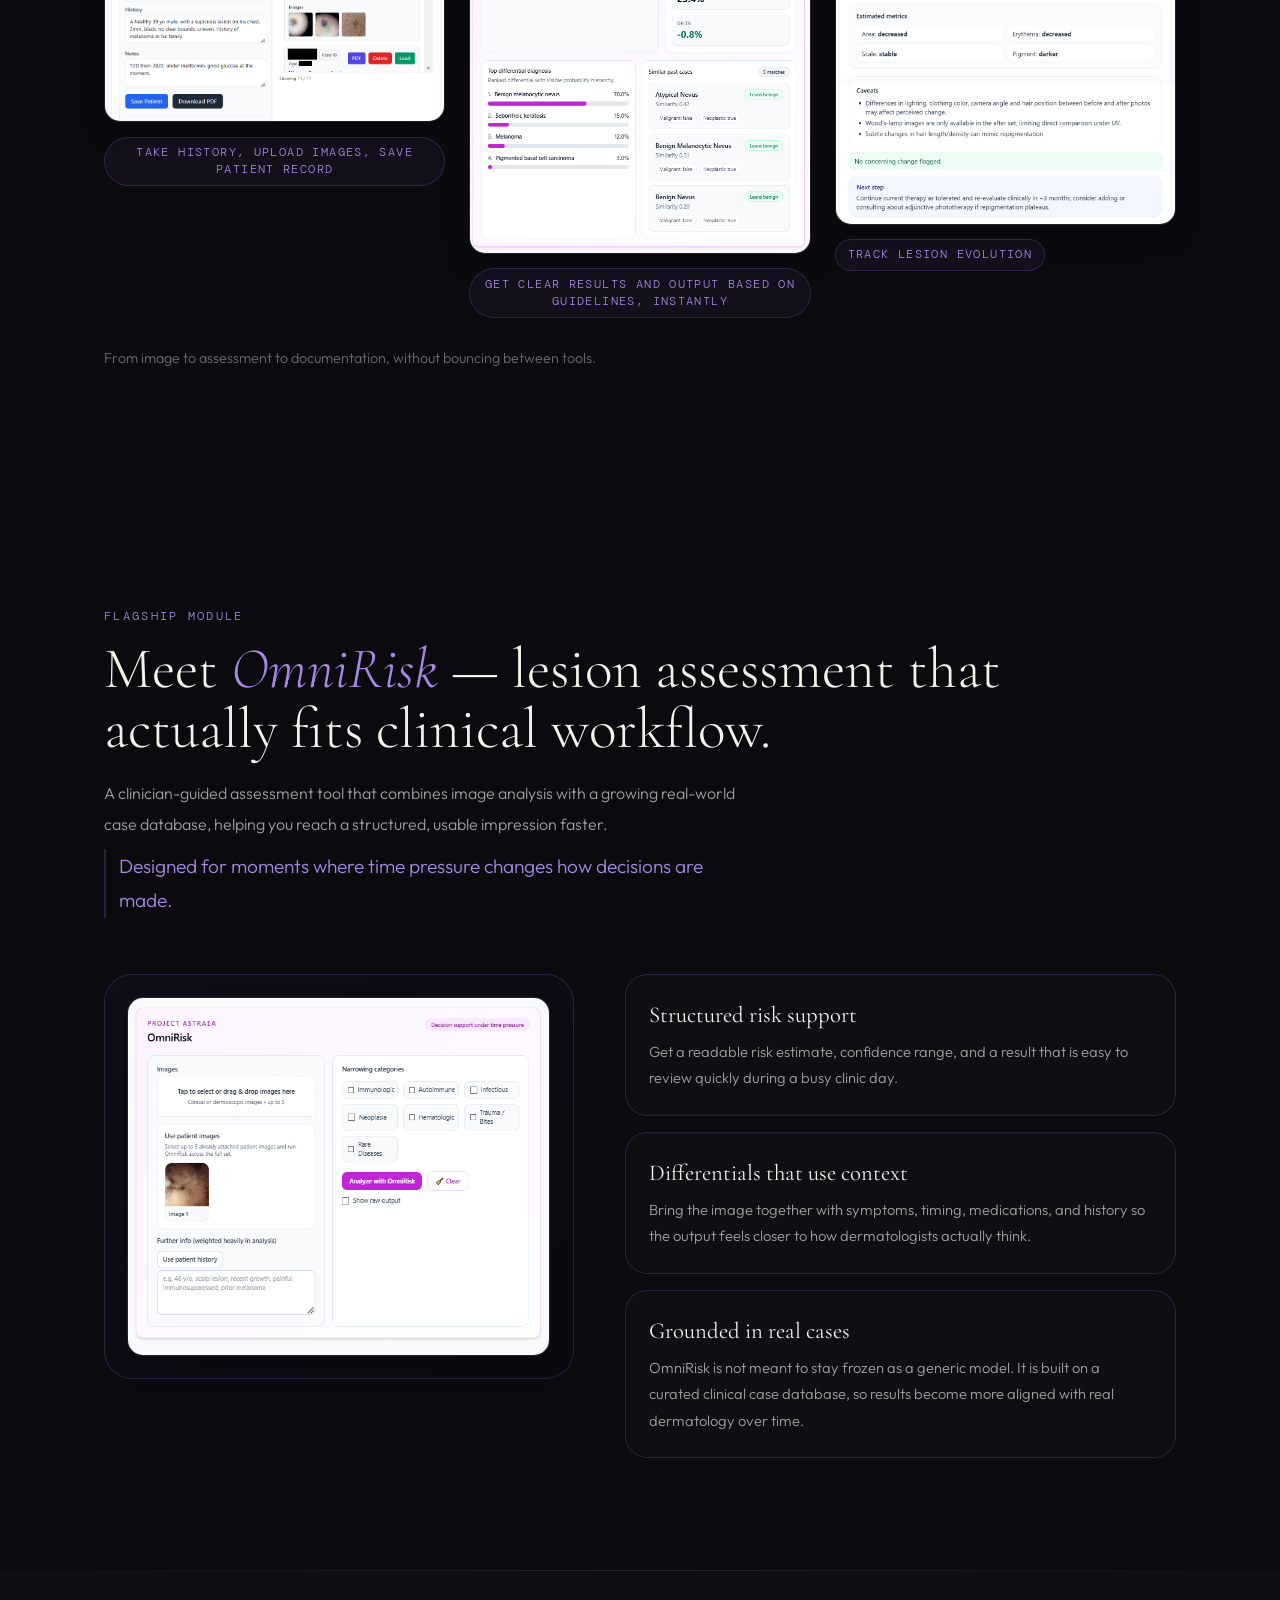
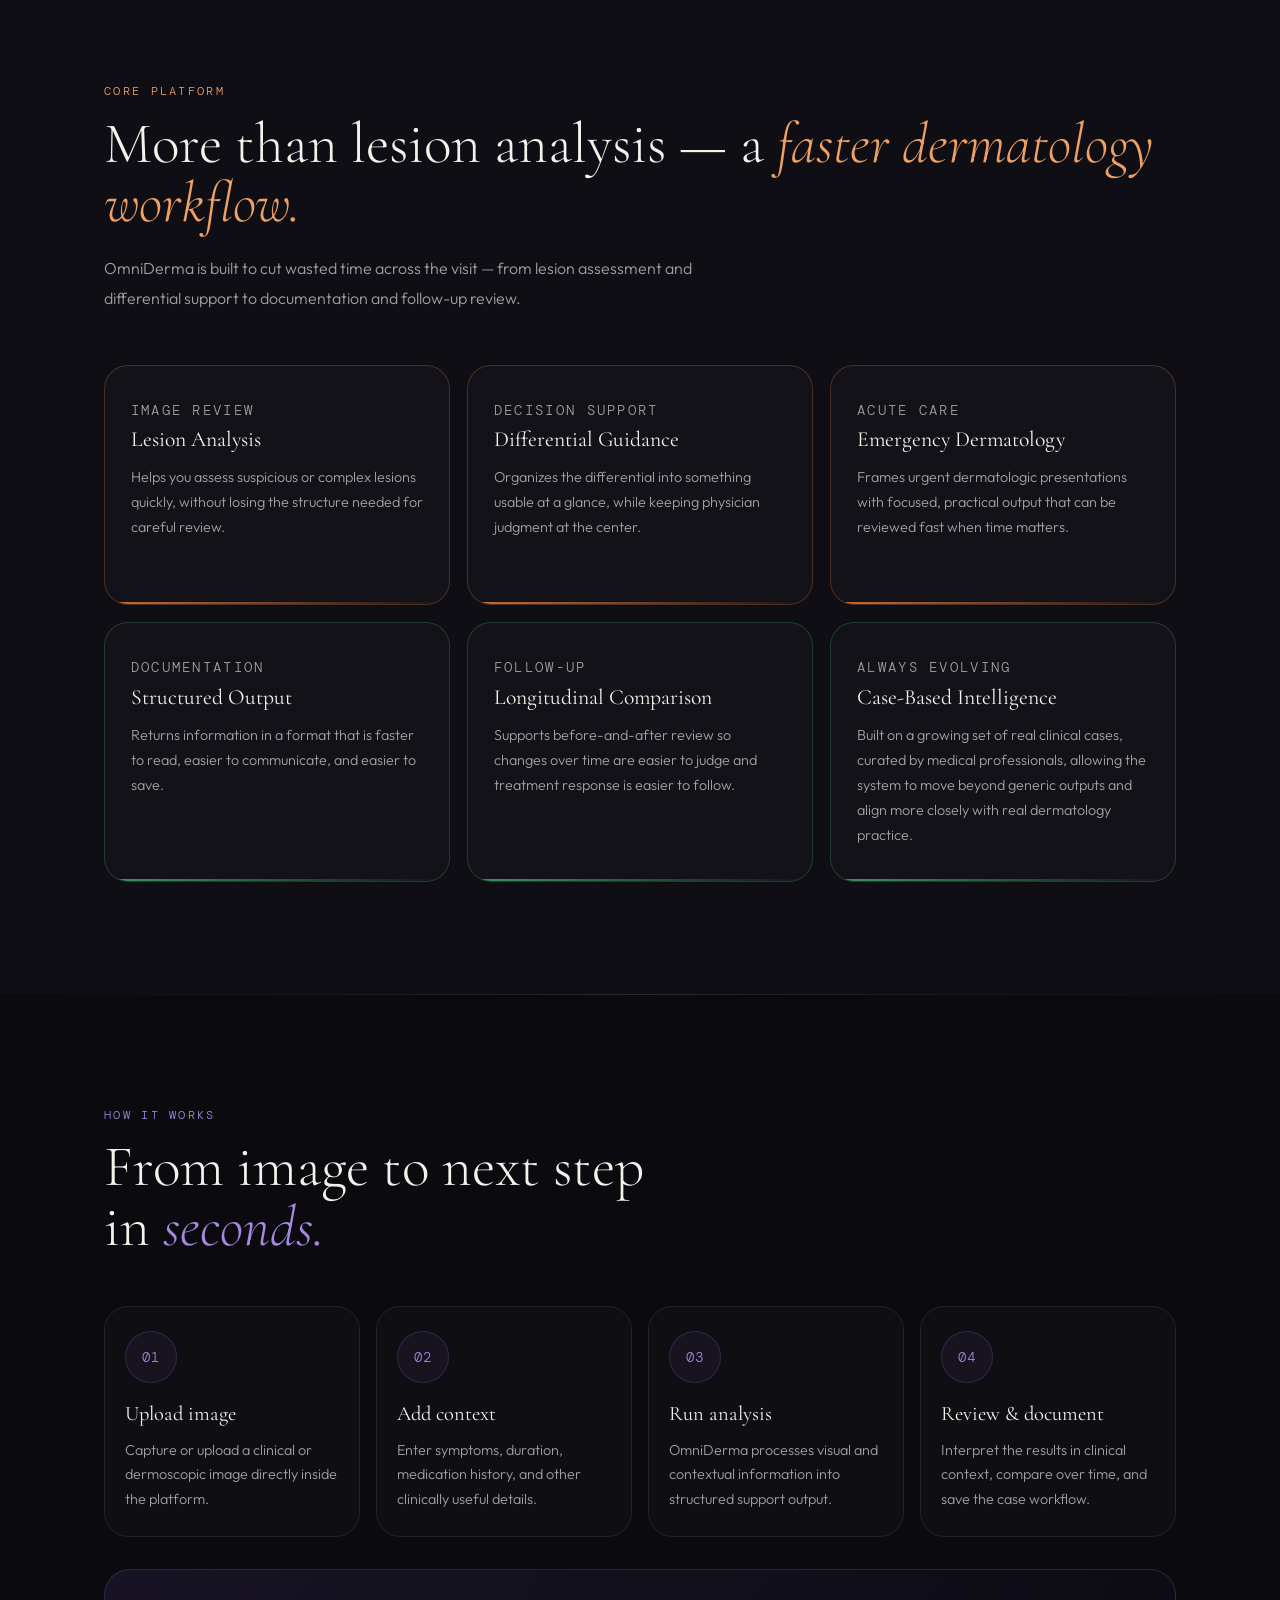
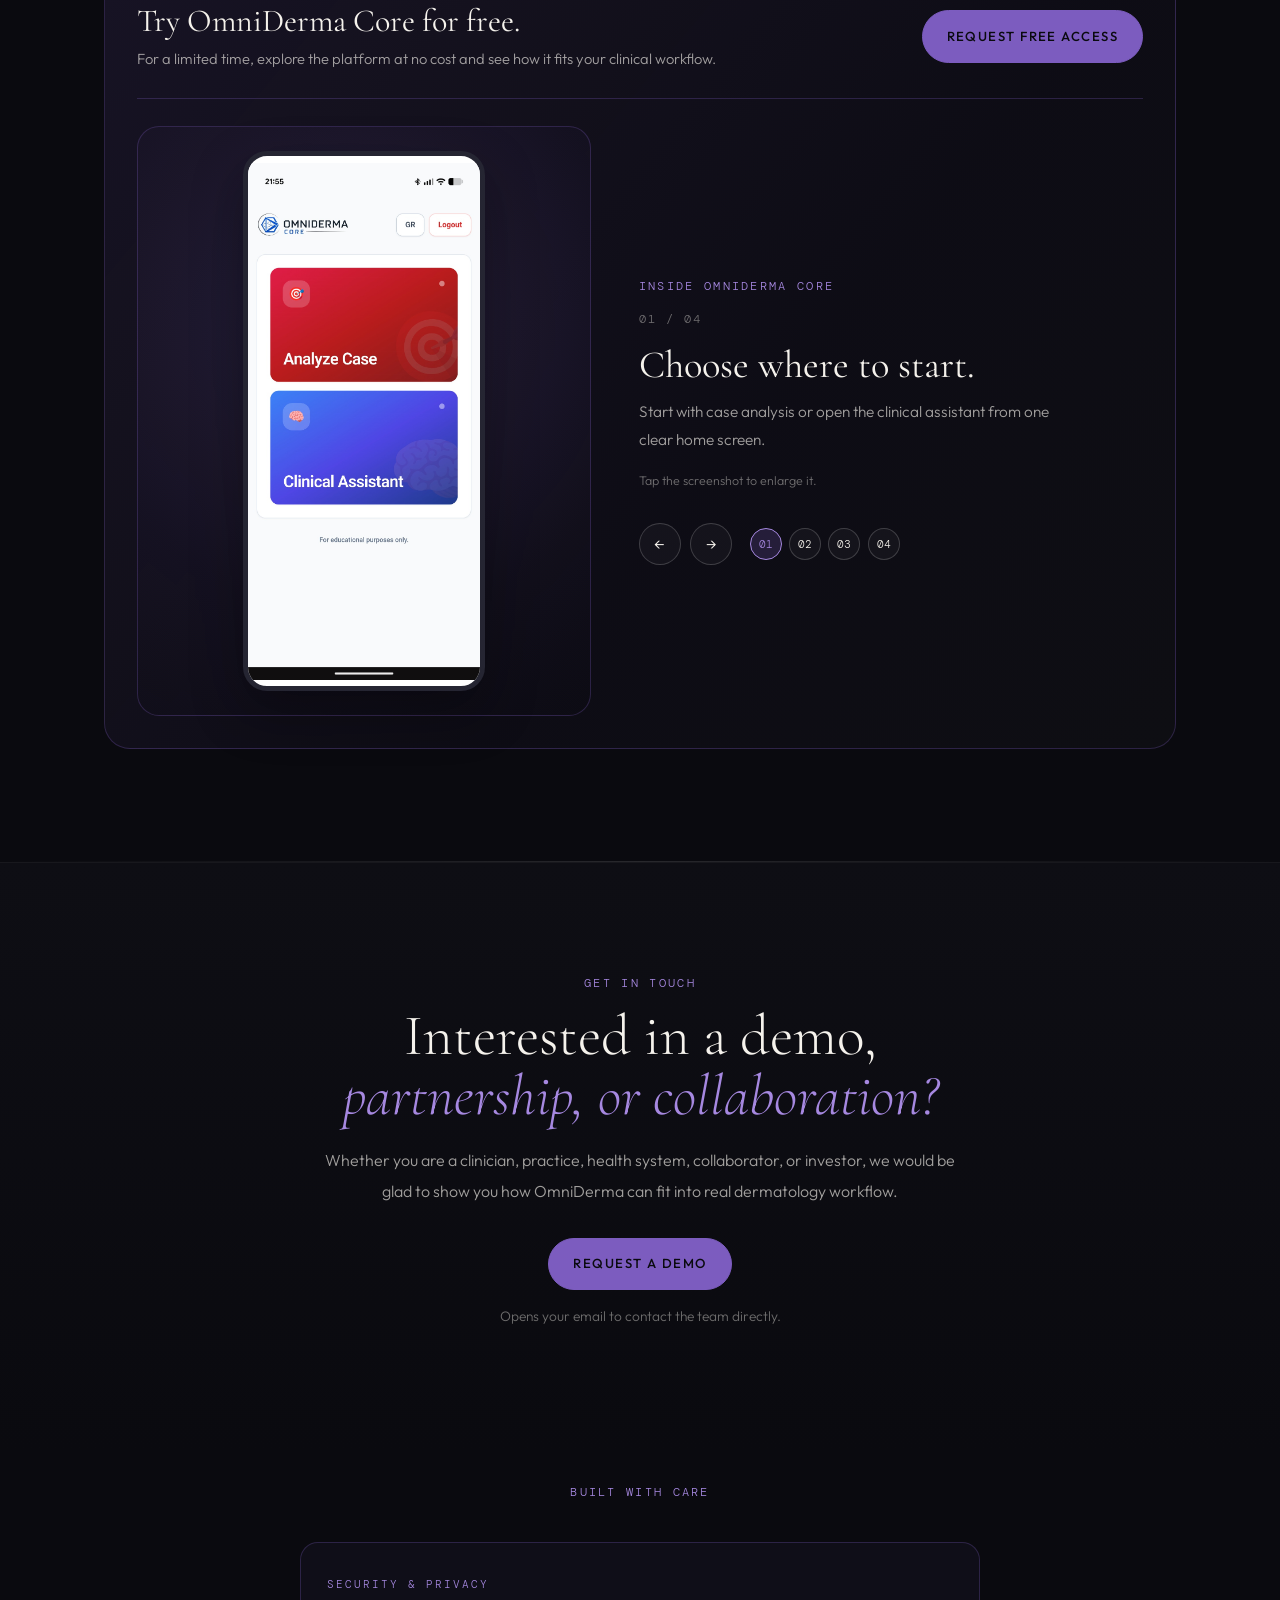
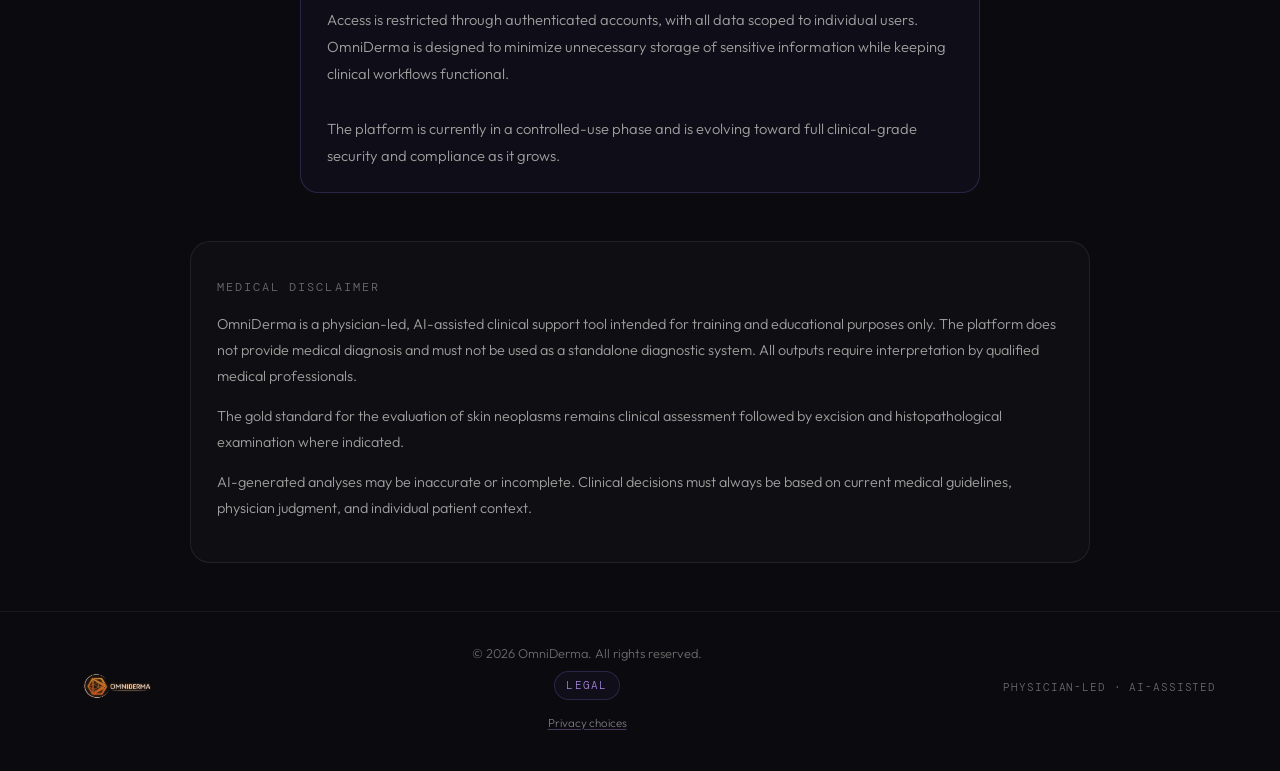
==== commit f539e1e9: "Add OmniDerma Core trial carousel" ====
--- a/index.html
+++ b/index.html
@@ -612,6 +612,133 @@
       font-size: .9rem;
       line-height: 1.72;
     }
+    .core-feature {
+      margin-top: 2rem;
+      padding: clamp(1.4rem, 3vw, 2rem);
+      border: 1px solid var(--accent-border);
+      border-radius: 26px;
+      background: linear-gradient(130deg, rgba(124,92,191,.12), rgba(124,92,191,.035) 60%, rgba(255,255,255,.02));
+    }
+    .core-invite {
+      display: flex;
+      align-items: center;
+      justify-content: space-between;
+      gap: 1.5rem;
+      padding-bottom: 1.7rem;
+      border-bottom: 1px solid var(--accent-border);
+    }
+    .core-invite-copy { max-width: 680px; }
+    .core-invite h3 {
+      margin: 0 0 .35rem;
+      font-family: 'Cormorant Garamond', serif;
+      font-size: clamp(1.65rem, 2.5vw, 2rem);
+      font-weight: 400;
+      line-height: 1.2;
+    }
+    .core-invite p {
+      margin: 0;
+      color: var(--text-soft);
+      font-size: .92rem;
+      line-height: 1.7;
+    }
+    .core-invite .btn { flex-shrink: 0; }
+    .core-carousel {
+      display: grid;
+      grid-template-columns: minmax(0, .9fr) minmax(0, 1fr);
+      gap: clamp(1.5rem, 4vw, 3rem);
+      align-items: center;
+      padding-top: 1.7rem;
+    }
+    .core-carousel-stage {
+      display: flex;
+      align-items: center;
+      justify-content: center;
+      padding: 1.5rem;
+      border: 1px solid var(--accent-border);
+      border-radius: 22px;
+      background: radial-gradient(circle at 50% 35%, rgba(124,92,191,.18), rgba(124,92,191,.035) 65%, transparent);
+    }
+    .core-carousel-preview {
+      display: block;
+      height: min(64vh, 540px);
+      aspect-ratio: 807 / 1801;
+      padding: 0;
+      overflow: hidden;
+      border: 5px solid #252532;
+      border-radius: 24px;
+      background: #fff;
+      box-shadow: 0 20px 50px rgba(0,0,0,.35);
+      cursor: zoom-in;
+    }
+    .core-carousel-preview img {
+      width: 100%;
+      height: 100%;
+      object-fit: contain;
+    }
+    .core-carousel-content { min-width: 0; }
+    .core-carousel-index {
+      margin: 0 0 1rem;
+      color: var(--text-faint);
+      font-family: 'DM Mono', monospace;
+      font-size: .78rem;
+      letter-spacing: .16em;
+    }
+    .core-carousel h3 {
+      margin: 0 0 .75rem;
+      font-family: 'Cormorant Garamond', serif;
+      font-size: clamp(2rem, 3vw, 2.75rem);
+      font-weight: 400;
+      line-height: 1.1;
+    }
+    .core-carousel-description {
+      max-width: 430px;
+      margin: 0;
+      color: var(--text-soft);
+      font-size: .96rem;
+      line-height: 1.8;
+    }
+    .core-carousel-hint {
+      margin: 1.15rem 0 0;
+      color: var(--text-faint);
+      font-size: .78rem;
+    }
+    .core-carousel-controls {
+      display: flex;
+      flex-wrap: wrap;
+      align-items: center;
+      gap: .6rem;
+      margin-top: 2rem;
+    }
+    .core-carousel-controls button {
+      display: inline-flex;
+      align-items: center;
+      justify-content: center;
+      width: 42px;
+      height: 42px;
+      border: 1px solid rgba(255,255,255,.18);
+      border-radius: 50%;
+      background: rgba(255,255,255,.03);
+      color: var(--text);
+      cursor: pointer;
+      transition: border-color .2s ease, background .2s ease;
+    }
+    .core-carousel-controls button:hover,
+    .core-carousel-controls button:focus-visible {
+      border-color: var(--accent-light);
+      background: rgba(124,92,191,.14);
+    }
+    .core-carousel-dots { display: flex; gap: .45rem; margin-left: .5rem; }
+    .core-carousel-dots button {
+      width: 32px;
+      height: 32px;
+      font-family: 'DM Mono', monospace;
+      font-size: .68rem;
+    }
+    .core-carousel-dots button[aria-current="true"] {
+      border-color: var(--accent-light);
+      background: rgba(124,92,191,.22);
+      color: var(--accent-light);
+    }
 
     #contact {
       --accent: #7c5cbf; --accent-light: #a688e0; --accent-border: rgba(124,92,191,.28);
@@ -701,6 +828,8 @@
       position: absolute;
       top: 20px;
       right: 28px;
+      border: 0;
+      background: transparent;
       font-size: 42px;
       line-height: 1;
       color: white;
@@ -797,6 +926,15 @@
         padding-left: 1.2rem;
         padding-right: 1.2rem;
       }
+    }
+
+    @media (max-width: 760px) {
+      .core-carousel { grid-template-columns: 1fr; }
+      .core-carousel-stage { padding: 1.1rem; }
+    }
+
+    @media (max-width: 640px) {
+      .core-invite { flex-direction: column; align-items: flex-start; }
     }
 
     @media (prefers-reduced-motion: reduce) {
@@ -1027,6 +1165,41 @@
           <p id="w4-d">Interpret the results in clinical context, compare over time, and save the case workflow.</p>
         </article>
       </div>
+      <div class="core-feature reveal">
+        <div class="core-invite">
+          <div class="core-invite-copy">
+            <h3 id="core-invite-title">Try OmniDerma Core for free.</h3>
+            <p id="core-invite-text">For a limited time, explore the platform at no cost and see how it fits your clinical workflow.</p>
+          </div>
+          <a href="mailto:info@omniderma.health?subject=OmniDerma%20Core%20Free%20Access" class="btn btn-primary" id="core-invite-cta">Request free access</a>
+        </div>
+        <div class="core-carousel" id="core-carousel" role="region" aria-roledescription="carousel" aria-label="OmniDerma Core screenshots" tabindex="0">
+          <div class="core-carousel-stage">
+            <button class="core-carousel-preview" id="core-carousel-preview" type="button" aria-label="Enlarge Core screenshot">
+              <img id="core-carousel-image" src="core-screens/en-home.jpg" alt="OmniDerma Core home screen with Analyze Case and Clinical Assistant options" width="807" height="1801" loading="lazy" decoding="async">
+            </button>
+          </div>
+          <div class="core-carousel-content">
+            <p class="section-tag" id="core-carousel-tag">Inside OmniDerma Core</p>
+            <p class="core-carousel-index" aria-live="polite"><span id="core-carousel-current">01</span> / 04</p>
+            <div aria-live="polite">
+              <h3 id="core-carousel-title">Choose where to start.</h3>
+              <p class="core-carousel-description" id="core-carousel-description">Start with case analysis or open the clinical assistant from one clear home screen.</p>
+            </div>
+            <p class="core-carousel-hint" id="core-carousel-hint">Tap the screenshot to enlarge it.</p>
+            <div class="core-carousel-controls">
+              <button id="core-carousel-prev" type="button" aria-label="Previous Core screenshot">&#8592;</button>
+              <button id="core-carousel-next" type="button" aria-label="Next Core screenshot">&#8594;</button>
+              <div class="core-carousel-dots" aria-label="Choose a Core screenshot">
+                <button type="button" data-core-slide="0" aria-label="Show screenshot 1 of 4" aria-current="true">01</button>
+                <button type="button" data-core-slide="1" aria-label="Show screenshot 2 of 4" aria-current="false">02</button>
+                <button type="button" data-core-slide="2" aria-label="Show screenshot 3 of 4" aria-current="false">03</button>
+                <button type="button" data-core-slide="3" aria-label="Show screenshot 4 of 4" aria-current="false">04</button>
+              </div>
+            </div>
+          </div>
+        </div>
+      </div>
     </div>
   </section>
 
@@ -1144,7 +1317,7 @@
 
 
   <div id="image-modal" class="image-modal" aria-hidden="true">
-    <span class="close" aria-label="Close image preview">&times;</span>
+    <button class="close" type="button" aria-label="Close image preview">&times;</button>
     <img class="modal-content" id="modal-img" alt="Expanded OmniDerma screenshot" />
   </div>
 
@@ -1177,36 +1350,39 @@
     const modal = document.getElementById('image-modal');
     const modalImg = document.getElementById('modal-img');
     const modalClose = document.querySelector('.image-modal .close');
-
-    document.querySelectorAll('.screenshot').forEach(img => {
-      img.addEventListener('click', () => {
-        modal.classList.add('open');
-        modal.setAttribute('aria-hidden', 'false');
-        modalImg.src = img.src;
-        modalImg.alt = img.alt || 'Expanded OmniDerma screenshot';
-      });
-    });
-
-    modalClose.addEventListener('click', () => {
+    let imagePreviewReturnFocus = null;
+
+    function openImagePreview(img) {
+      imagePreviewReturnFocus = document.activeElement;
+      modal.classList.add('open');
+      modal.setAttribute('aria-hidden', 'false');
+      modalImg.src = img.src;
+      modalImg.alt = img.alt || 'Expanded OmniDerma screenshot';
+      modalClose.focus();
+    }
+
+    function closeImagePreview() {
       modal.classList.remove('open');
       modal.setAttribute('aria-hidden', 'true');
       modalImg.src = '';
+      imagePreviewReturnFocus?.focus?.();
+    }
+
+    document.querySelectorAll('.screenshot').forEach(img => {
+      img.addEventListener('click', () => openImagePreview(img));
     });
+    document.getElementById('core-carousel-preview').addEventListener('click', () => {
+      openImagePreview(document.getElementById('core-carousel-image'));
+    });
+
+    modalClose.addEventListener('click', closeImagePreview);
 
     modal.addEventListener('click', (e) => {
-      if (e.target === modal) {
-        modal.classList.remove('open');
-        modal.setAttribute('aria-hidden', 'true');
-        modalImg.src = '';
-      }
+      if (e.target === modal) closeImagePreview();
     });
 
     window.addEventListener('keydown', (e) => {
-      if (e.key === 'Escape' && modal.classList.contains('open')) {
-        modal.classList.remove('open');
-        modal.setAttribute('aria-hidden', 'true');
-        modalImg.src = '';
-      }
+      if (e.key === 'Escape' && modal.classList.contains('open')) closeImagePreview();
     });
 
 
@@ -1284,6 +1460,9 @@
         w3D: "OmniDerma processes visual and contextual information into structured support output.",
         w4T: "Review & document",
         w4D: "Interpret the results in clinical context, compare over time, and save the case workflow.",
+        coreInviteTitle: "Try OmniDerma Core for free.",
+        coreInviteText: "For a limited time, explore the platform at no cost and see how it fits your clinical workflow.",
+        coreInviteCta: "Request free access",
 
         contactTag: "Get in touch",
         contactTitle: "Interested in a demo,<br><em>partnership, or collaboration?</em>",
@@ -1377,6 +1556,9 @@
         w3D: "Το OmniDerma επεξεργάζεται την εικόνα και το κλινικό πλαίσιο και τα μετατρέπει σε δομημένο υποστηρικτικό αποτέλεσμα.",
         w4T: "Αξιολόγηση & καταγραφή",
         w4D: "Ερμήνευσε τα αποτελέσματα μέσα στο κλινικό πλαίσιο, σύγκρινέ τα διαχρονικά και αποθήκευσε τη ροή του περιστατικού.",
+        coreInviteTitle: "Δοκίμασε το OmniDerma Core δωρεάν.",
+        coreInviteText: "Για περιορισμένο διάστημα, γνώρισε την πλατφόρμα χωρίς κόστος και δες πώς ταιριάζει στην κλινική σου ροή εργασίας.",
+        coreInviteCta: "Ζήτησε δωρεάν πρόσβαση",
 
         contactTag: "Επικοινωνία",
         contactTitle: "Ενδιαφέρεσαι για demo,<br><em>συνεργασία ή συνέργεια;</em>",
@@ -1397,6 +1579,89 @@
         footerMeta: "Physician-led · AI-assisted"
       }
     };
+
+    const coreSlides = [
+      {
+        image: { en: 'core-screens/en-home.jpg', gr: 'core-screens/el-home.jpg' },
+        title: { en: 'Choose where to start.', gr: 'Διάλεξε από πού θα ξεκινήσεις.' },
+        description: {
+          en: 'Start with case analysis or open the clinical assistant from one clear home screen.',
+          gr: 'Επίλεξε αν θα αναλύσεις περιστατικό ή θα ανοίξεις τον κλινικό βοηθό από μία καθαρή αρχική οθόνη.'
+        },
+        alt: {
+          en: 'OmniDerma Core home screen with Analyze Case and Clinical Assistant options',
+          gr: 'Αρχική οθόνη του OmniDerma Core με επιλογές Ανάλυση περιστατικού και Κλινικός βοηθός'
+        }
+      },
+      {
+        image: { en: 'core-screens/en-case.jpg', gr: 'core-screens/el-case.jpg' },
+        title: { en: 'Add the clinical context.', gr: 'Πρόσθεσε το κλινικό πλαίσιο.' },
+        description: {
+          en: 'Upload images and add relevant details before running a case analysis.',
+          gr: 'Ανέβασε εικόνες και πρόσθεσε τις χρήσιμες πληροφορίες πριν από την ανάλυση.'
+        },
+        alt: {
+          en: 'OmniDerma Core case analysis form with an uploaded image and clinical context',
+          gr: 'Φόρμα ανάλυσης περιστατικού του OmniDerma Core με εικόνες και κλινικό πλαίσιο'
+        }
+      },
+      {
+        image: { en: 'core-screens/en-results.jpg', gr: 'core-screens/el-results.jpg' },
+        title: { en: 'Review ranked possibilities.', gr: 'Δες δομημένα αποτελέσματα.' },
+        description: {
+          en: 'See a structured list of possible diagnoses to review in clinical context.',
+          gr: 'Δες μια δομημένη λίστα πιθανών διαγνώσεων για αξιολόγηση μέσα στο κλινικό πλαίσιο.'
+        },
+        alt: {
+          en: 'OmniDerma Core result showing a ranked list of possible diagnoses',
+          gr: 'Αποτελέσματα του OmniDerma Core με κατάταξη πιθανών διαγνώσεων'
+        }
+      },
+      {
+        image: { en: 'core-screens/en-assistant.jpg', gr: 'core-screens/el-assistant.jpg' },
+        title: { en: 'Keep exploring the case.', gr: 'Συνέχισε τη διερεύνηση.' },
+        description: {
+          en: 'Ask a focused question with images and case history in the clinical assistant.',
+          gr: 'Κάνε μια στοχευμένη ερώτηση στον κλινικό βοηθό, με εικόνες και ιστορικό.'
+        },
+        alt: {
+          en: 'OmniDerma Core Clinical Assistant with an image, case history, and question',
+          gr: 'Κλινικός βοηθός του OmniDerma Core με εικόνες, ιστορικό και ερώτηση'
+        }
+      }
+    ];
+
+    const coreCarousel = document.getElementById('core-carousel');
+    const coreCarouselImage = document.getElementById('core-carousel-image');
+    const coreCarouselDots = [...document.querySelectorAll('[data-core-slide]')];
+    let coreSlideIndex = 0;
+    let coreLanguage = 'en';
+
+    function renderCoreSlide() {
+      const slide = coreSlides[coreSlideIndex];
+      coreCarouselImage.src = slide.image[coreLanguage];
+      coreCarouselImage.alt = slide.alt[coreLanguage];
+      document.getElementById('core-carousel-current').textContent = String(coreSlideIndex + 1).padStart(2, '0');
+      document.getElementById('core-carousel-title').textContent = slide.title[coreLanguage];
+      document.getElementById('core-carousel-description').textContent = slide.description[coreLanguage];
+      document.getElementById('core-carousel-tag').textContent = coreLanguage === 'gr' ? 'Μέσα στο OmniDerma Core' : 'Inside OmniDerma Core';
+      document.getElementById('core-carousel-hint').textContent = coreLanguage === 'gr' ? 'Πάτησε την εικόνα για μεγέθυνση.' : 'Tap the screenshot to enlarge it.';
+      coreCarousel.setAttribute('aria-label', coreLanguage === 'gr' ? 'Εικόνες του OmniDerma Core' : 'OmniDerma Core screenshots');
+      document.getElementById('core-carousel-preview').setAttribute('aria-label', coreLanguage === 'gr' ? 'Μεγέθυνση εικόνας του OmniDerma Core' : 'Enlarge Core screenshot');
+      document.getElementById('core-carousel-prev').setAttribute('aria-label', coreLanguage === 'gr' ? 'Προηγούμενη εικόνα του Core' : 'Previous Core screenshot');
+      document.getElementById('core-carousel-next').setAttribute('aria-label', coreLanguage === 'gr' ? 'Επόμενη εικόνα του Core' : 'Next Core screenshot');
+      document.querySelector('.core-carousel-dots').setAttribute('aria-label', coreLanguage === 'gr' ? 'Επιλογή εικόνας του Core' : 'Choose a Core screenshot');
+      modalClose.setAttribute('aria-label', coreLanguage === 'gr' ? 'Κλείσιμο προεπισκόπησης εικόνας' : 'Close image preview');
+      coreCarouselDots.forEach((dot, index) => {
+        dot.setAttribute('aria-current', String(index === coreSlideIndex));
+        dot.setAttribute('aria-label', coreLanguage === 'gr' ? `Προβολή εικόνας ${index + 1} από ${coreSlides.length}` : `Show screenshot ${index + 1} of ${coreSlides.length}`);
+      });
+    }
+
+    function moveCoreSlide(direction) {
+      coreSlideIndex = (coreSlideIndex + direction + coreSlides.length) % coreSlides.length;
+      renderCoreSlide();
+    }
 
     function setText(id, value) {
       const el = document.getElementById(id);
@@ -1481,6 +1746,11 @@
       setText("w3-d", t.w3D);
       setText("w4-t", t.w4T);
       setText("w4-d", t.w4D);
+      setText("core-invite-title", t.coreInviteTitle);
+      setText("core-invite-text", t.coreInviteText);
+      setText("core-invite-cta", t.coreInviteCta);
+      coreLanguage = lang;
+      renderCoreSlide();
 
       setText("contact-tag", t.contactTag);
       setHTML("contact-title", t.contactTitle);
@@ -1506,6 +1776,37 @@
       if (activeBtn) activeBtn.classList.add("active");
     }
 
+    document.getElementById('core-carousel-prev').addEventListener('click', () => moveCoreSlide(-1));
+    document.getElementById('core-carousel-next').addEventListener('click', () => moveCoreSlide(1));
+    coreCarouselDots.forEach((dot, index) => {
+      dot.addEventListener('click', () => {
+        coreSlideIndex = index;
+        renderCoreSlide();
+      });
+    });
+    coreCarousel.addEventListener('keydown', (event) => {
+      if (event.key === 'ArrowLeft' || event.key === 'ArrowRight') {
+        event.preventDefault();
+        moveCoreSlide(event.key === 'ArrowRight' ? 1 : -1);
+      }
+    });
+
+    let coreTouchStart = null;
+    coreCarousel.addEventListener('touchstart', (event) => {
+      if (event.touches.length === 1) {
+        coreTouchStart = { x: event.touches[0].clientX, y: event.touches[0].clientY };
+      }
+    }, { passive: true });
+    coreCarousel.addEventListener('touchend', (event) => {
+      if (!coreTouchStart) return;
+      const deltaX = event.changedTouches[0].clientX - coreTouchStart.x;
+      const deltaY = event.changedTouches[0].clientY - coreTouchStart.y;
+      coreTouchStart = null;
+      if (Math.abs(deltaX) > 50 && Math.abs(deltaX) > Math.abs(deltaY) * 1.2) {
+        moveCoreSlide(deltaX < 0 ? 1 : -1);
+      }
+    }, { passive: true });
+
     document.getElementById("lang-en")?.addEventListener("click", () => setLanguage("en"));
     document.getElementById("lang-gr")?.addEventListener("click", () => setLanguage("gr"));
 
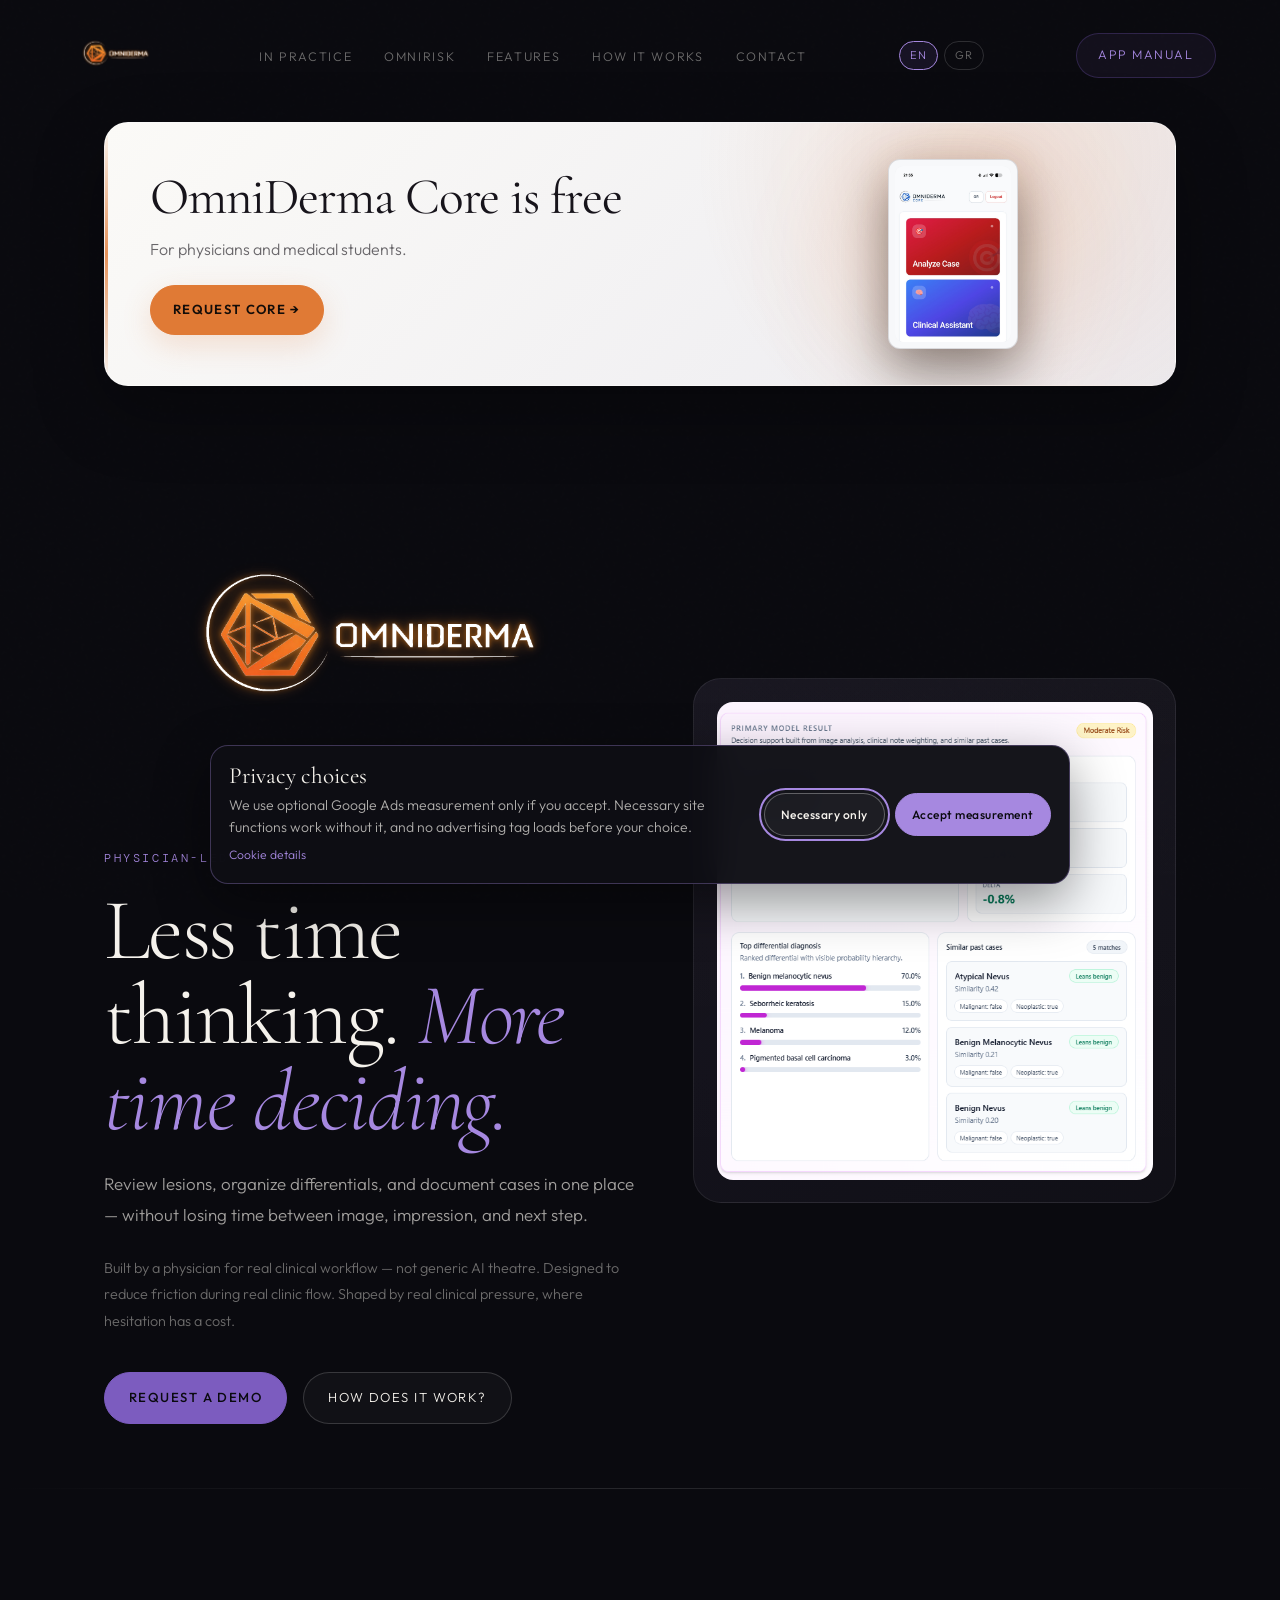
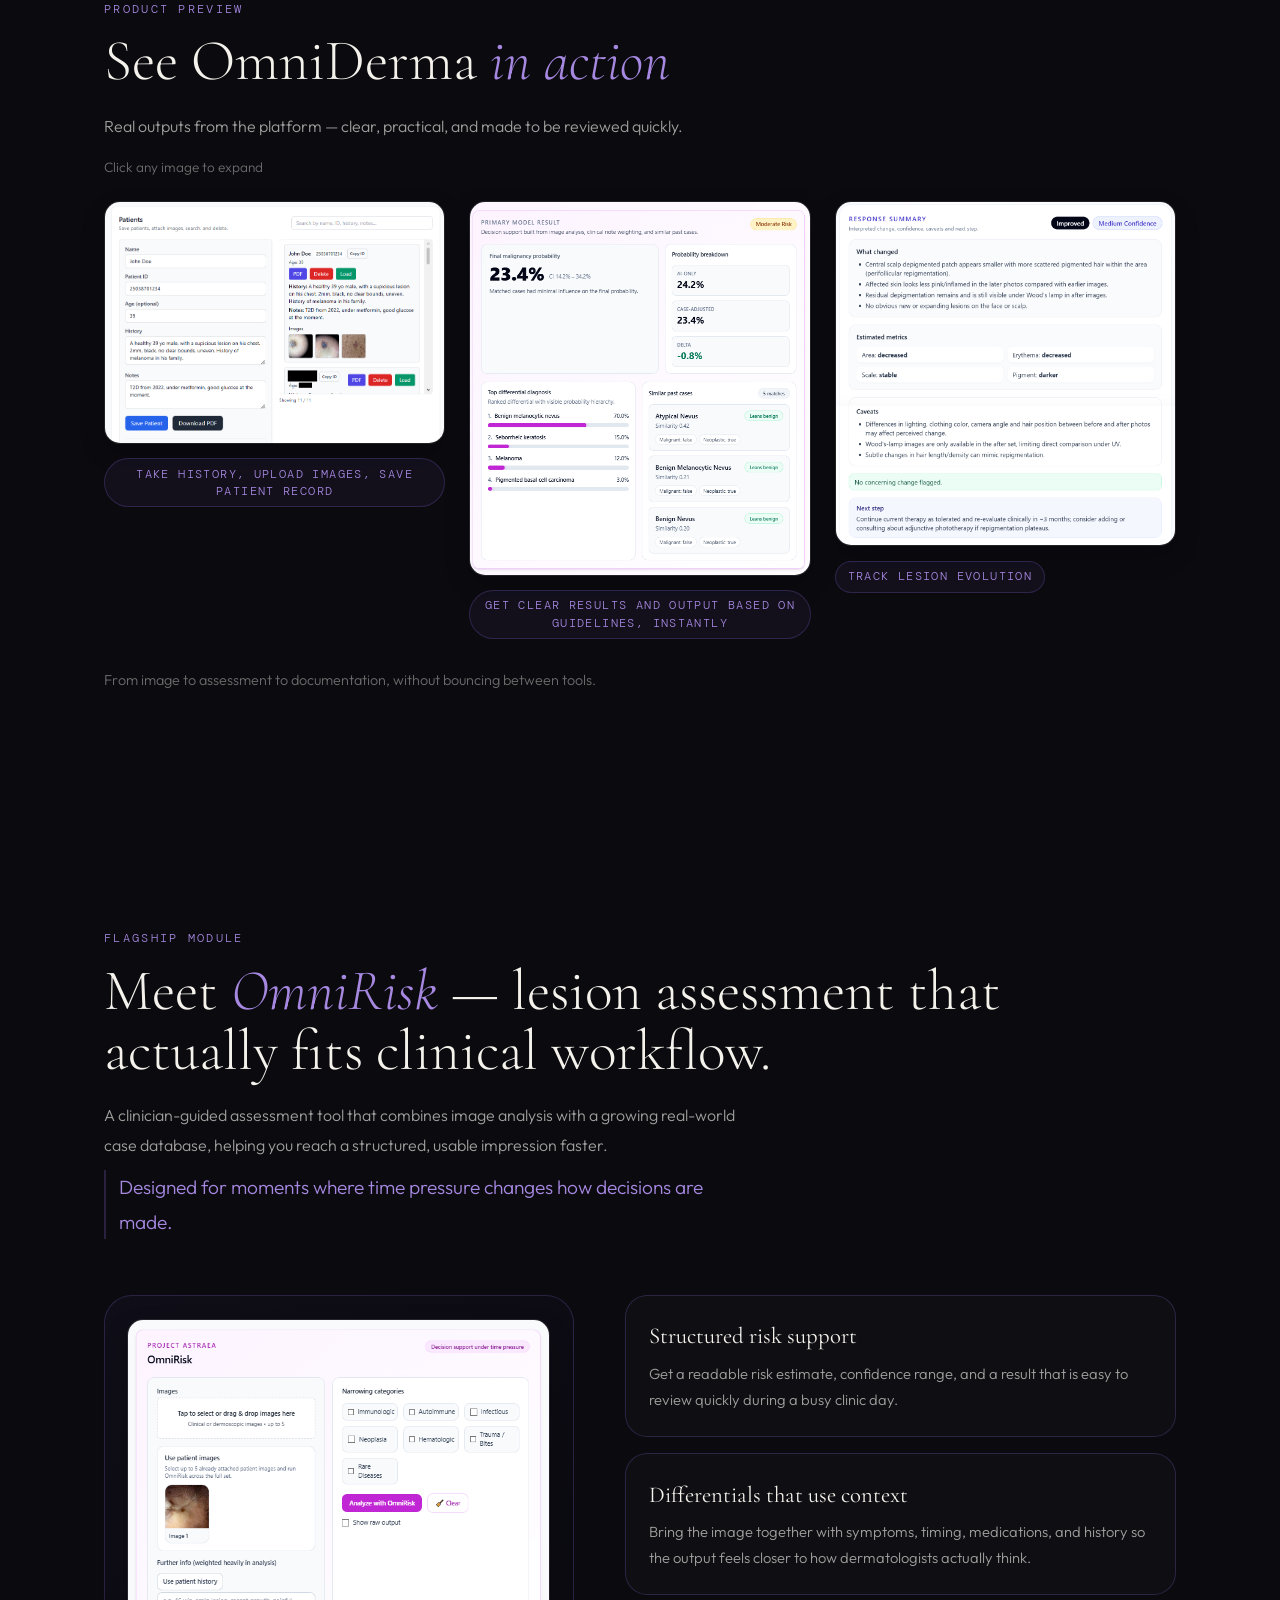
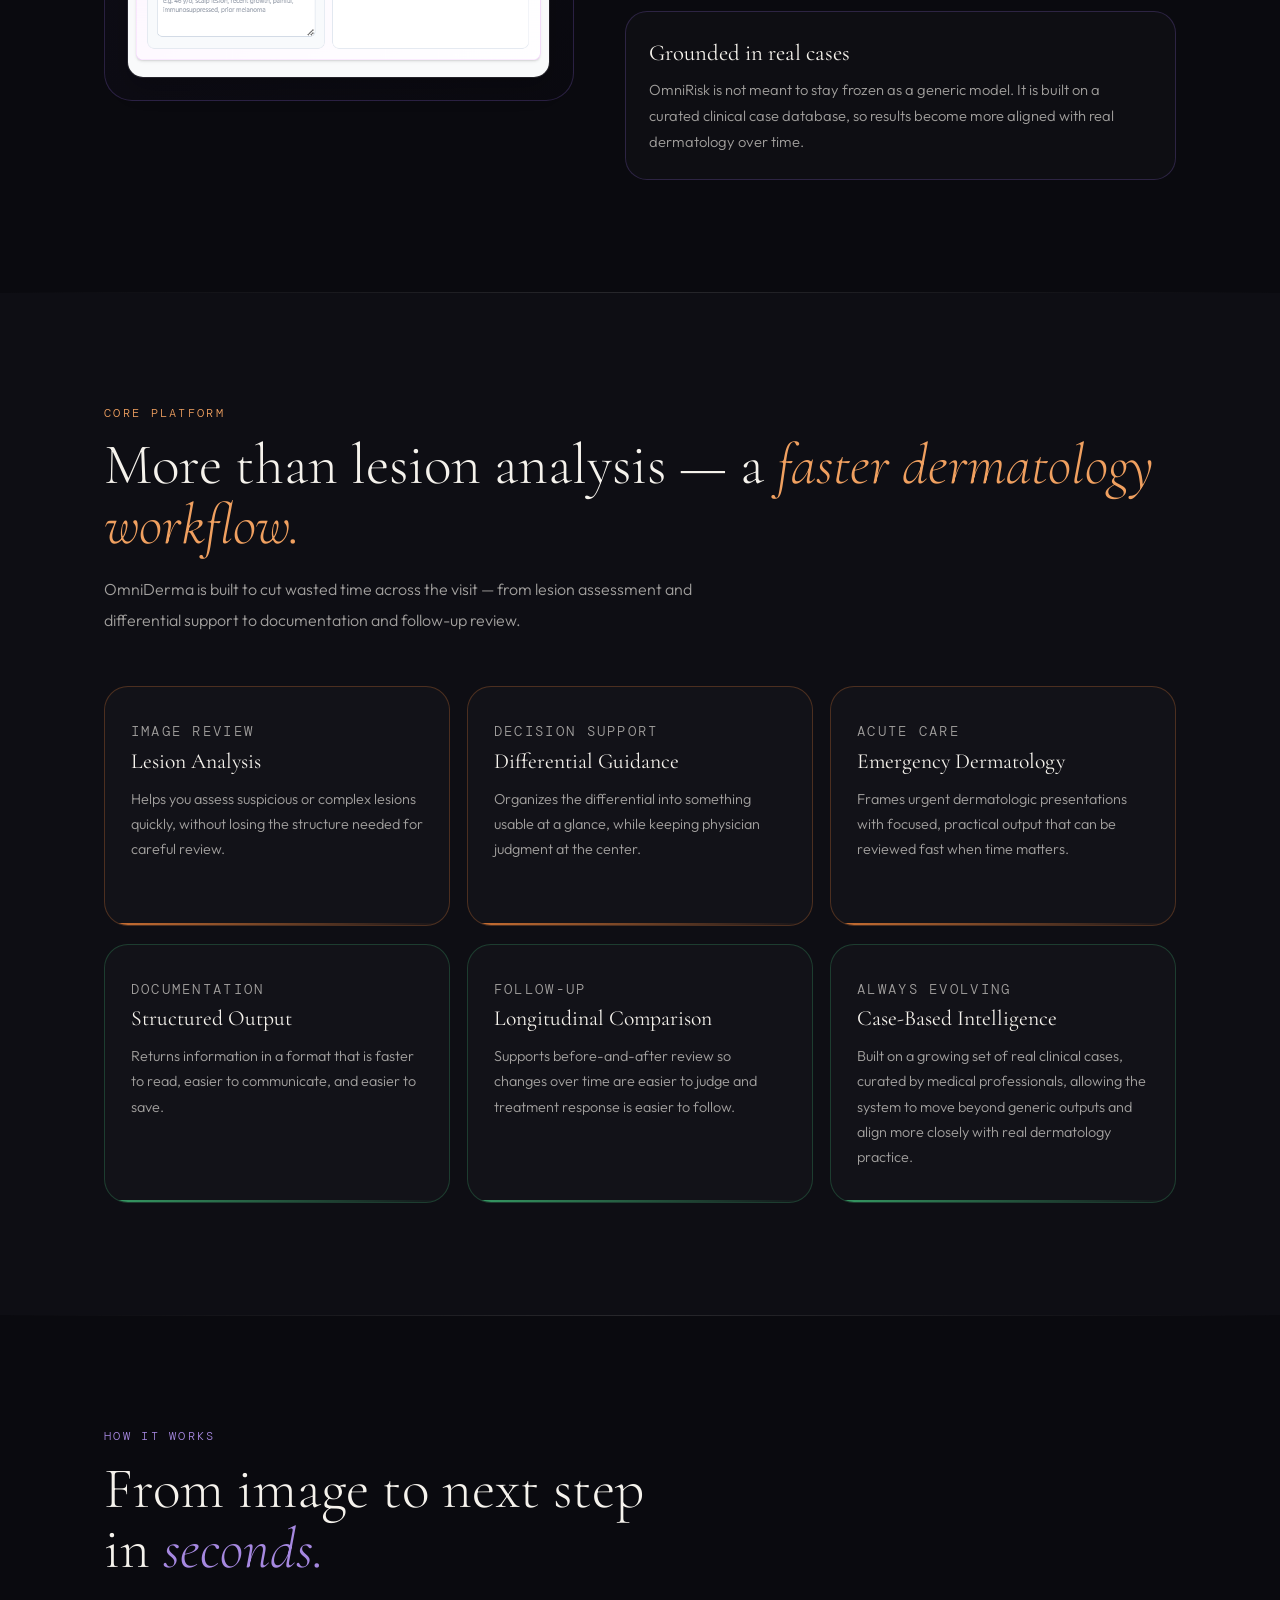
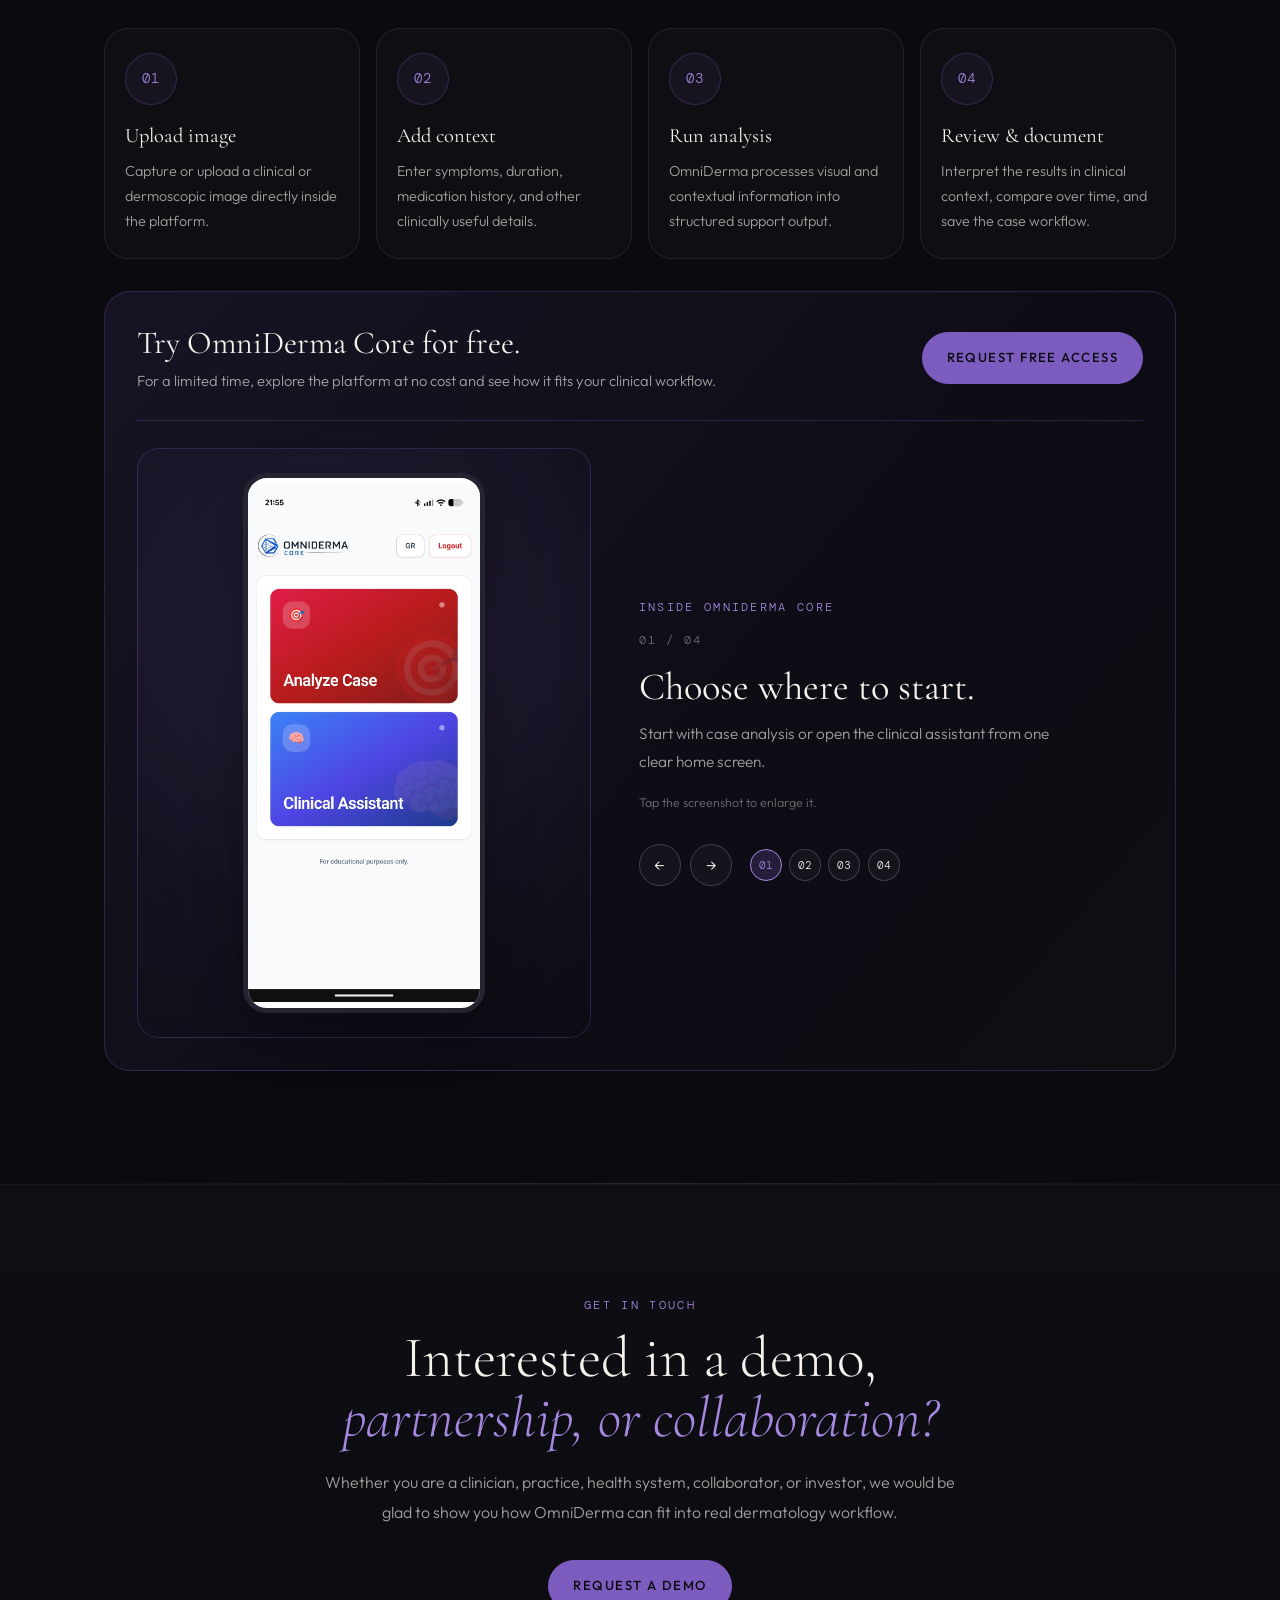
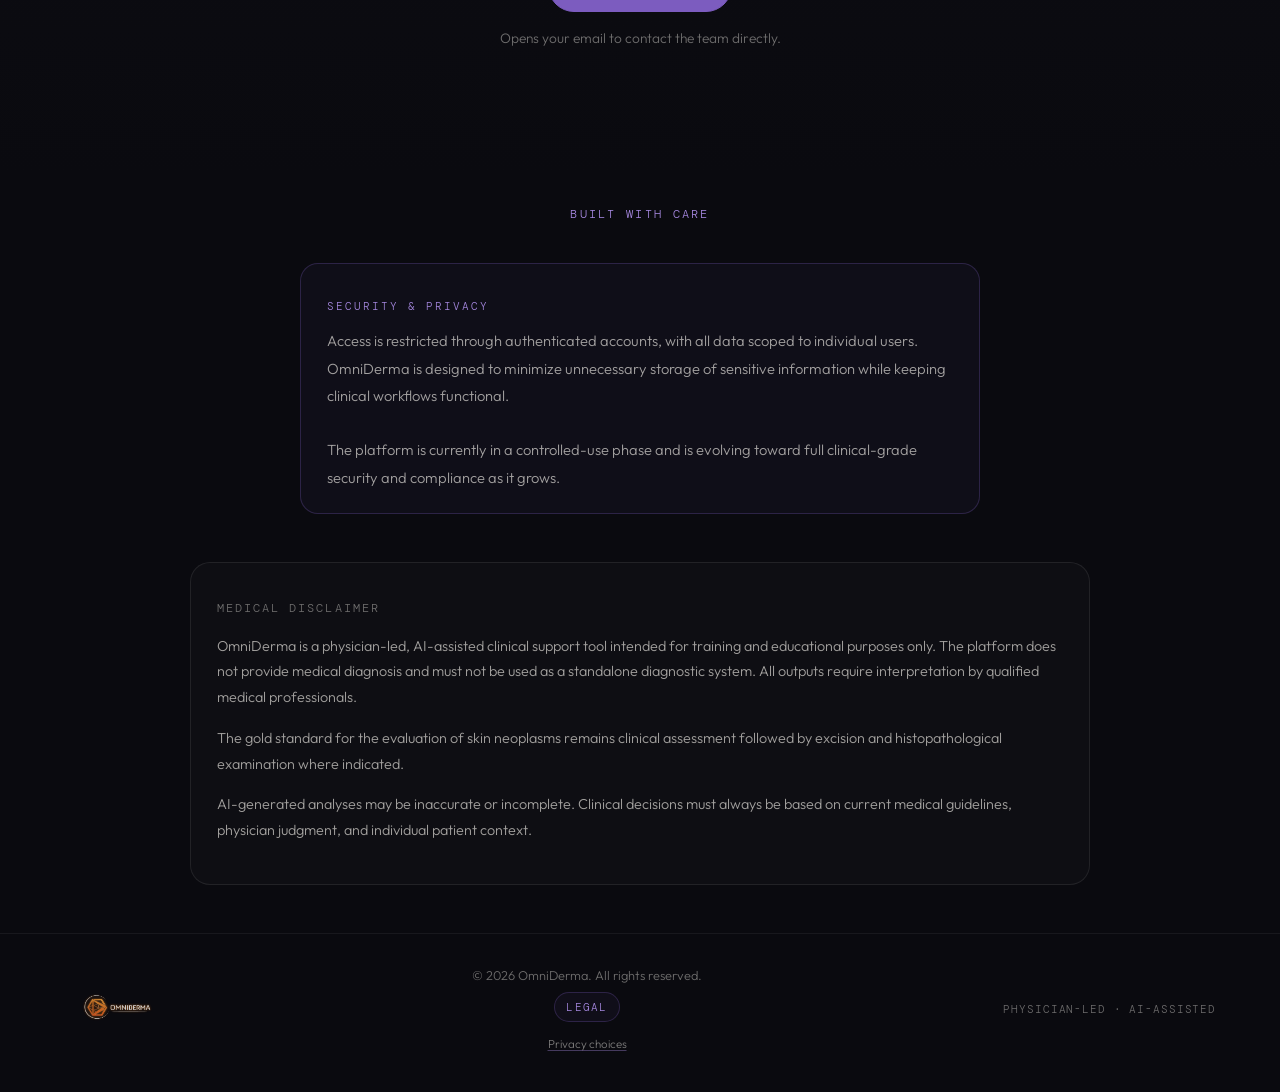
==== commit 970b924c: "Add OmniDerma Core promotional banner" ====
--- a/index.html
+++ b/index.html
@@ -226,11 +226,133 @@
       background: rgba(124,92,191,.12);
     }
 
-    #hero {
-      min-height: 100vh;
+    #core-promo {
+      padding: 7.6rem 0 0;
+    }
+    .core-promo-panel {
+      position: relative;
+      display: grid;
+      grid-template-columns: minmax(0, 1.35fr) minmax(320px, .9fr);
+      min-height: 258px;
+      overflow: hidden;
+      border: 1px solid rgba(255,255,255,.28);
+      border-radius: var(--radius);
+      background:
+        radial-gradient(circle at 85% 15%, rgba(224,122,53,.14), transparent 34%),
+        linear-gradient(135deg, #fbfaf7, #ecebf0);
+      box-shadow: 0 24px 70px rgba(0,0,0,.3);
+    }
+    .core-promo-panel::before {
+      content: '';
+      position: absolute;
+      inset: 0 auto 0 0;
+      width: 3px;
+      background: linear-gradient(180deg, transparent, var(--accent-orange), transparent);
+      opacity: .82;
+    }
+    .core-promo-copy {
+      position: relative;
+      z-index: 1;
+      align-self: center;
+      padding: clamp(1.65rem, 3.5vw, 3rem);
+    }
+    .core-promo-copy h2 {
+      margin: 0;
+      font-family: 'Cormorant Garamond', serif;
+      font-size: clamp(2.2rem, 4vw, 3.55rem);
+      font-weight: 400;
+      line-height: 1;
+      letter-spacing: -.02em;
+      color: #17141b;
+    }
+    .core-promo-copy p {
+      margin: .8rem 0 0;
+      color: rgba(23,20,27,.64);
+      font-size: 1rem;
+      line-height: 1.65;
+    }
+    .core-promo-cta {
+      display: inline-flex;
+      align-items: center;
+      justify-content: center;
+      min-height: 48px;
+      margin-top: 1.4rem;
+      padding: .9rem 1.4rem;
+      border: 1px solid var(--accent-orange);
+      border-radius: 999px;
+      background: var(--accent-orange);
+      box-shadow: 0 10px 30px rgba(224,122,53,.2);
+      color: #130d09;
+      font-size: .82rem;
+      font-weight: 600;
+      letter-spacing: .1em;
+      text-decoration: none;
+      text-transform: uppercase;
+      transition: transform .15s ease, background .2s ease, border-color .2s ease, box-shadow .2s ease;
+    }
+    .core-promo-cta:hover,
+    .core-promo-cta:focus-visible {
+      transform: translateY(-1px);
+      background: var(--accent-orange-light);
+      border-color: var(--accent-orange-light);
+      box-shadow: 0 14px 34px rgba(224,122,53,.3);
+      outline-color: var(--accent-orange);
+    }
+    .core-promo-cta:active {
+      transform: translateY(1px);
+      box-shadow: 0 6px 18px rgba(224,122,53,.18);
+    }
+    .core-promo-visual {
+      position: relative;
       display: flex;
       align-items: center;
-      padding: 8.5rem 0 4rem;
+      justify-content: center;
+      min-width: 0;
+      padding: 1.25rem 1.5rem 1.25rem .5rem;
+    }
+    .core-promo-visual::before {
+      content: '';
+      position: absolute;
+      width: 72%;
+      aspect-ratio: 1;
+      border-radius: 50%;
+      background: rgba(224,122,53,.1);
+      filter: blur(42px);
+    }
+    .core-promo-window {
+      position: relative;
+      width: min(100%, 130px);
+      overflow: hidden;
+      border: 1px solid rgba(23,20,27,.13);
+      border-radius: 12px;
+      background: #f7f8fa;
+      padding: 6px;
+      box-shadow: 0 22px 52px rgba(0,0,0,.42), 0 0 36px rgba(224,122,53,.1);
+    }
+    .core-promo-screen {
+      display: flex;
+      align-items: flex-start;
+      justify-content: center;
+      height: 176px;
+      overflow: hidden;
+      padding: 0;
+      border-radius: 8px;
+      background: #f2f3f5;
+    }
+    .core-promo-screen img {
+      width: 100%;
+      max-width: none;
+      height: auto;
+      flex: none;
+      border-radius: 7px;
+      box-shadow: none;
+    }
+
+    #hero {
+      min-height: calc(100vh - 12rem);
+      display: flex;
+      align-items: center;
+      padding: 4.5rem 0 4rem;
     }
     .hero-grid {
       display: grid;
@@ -899,6 +1021,7 @@
     }
 
     @media (max-width: 1100px) {
+      .core-promo-panel { grid-template-columns: minmax(0, 1.15fr) minmax(300px, .85fr); }
       .hero-grid, .split { grid-template-columns: 1fr; }
       .hero-panel { order: 2; }
       .features-grid, .aest-grid { grid-template-columns: repeat(2, minmax(0, 1fr)); }
@@ -911,6 +1034,10 @@
       nav { padding: 1rem 1.2rem; }
       .nav-links { display: none; }
       .nav-brand img { height: 76px; }
+      #core-promo { padding-top: 7rem; }
+      .core-promo-panel { grid-template-columns: minmax(0, 1.08fr) minmax(280px, .92fr); }
+      .core-promo-copy { padding: 1.7rem; }
+      .core-promo-visual { padding: 1rem 1rem 1rem 0; }
       .hero-logo { width: min(92vw, 560px); }
       .aest-logo { width: min(88vw, 520px); }
       .hero-stats { grid-template-columns: 1fr; }
@@ -929,6 +1056,15 @@
     }
 
     @media (max-width: 760px) {
+      .core-promo-panel { grid-template-columns: 1fr; }
+      .core-promo-copy { padding: 1.4rem 1.4rem 1.15rem; }
+      .core-promo-copy h2 { font-size: clamp(2rem, 10vw, 2.7rem); }
+      .core-promo-copy p { font-size: .96rem; }
+      .core-promo-cta { margin-top: 1.1rem; }
+      .core-promo-visual { padding: .45rem 1.4rem 1.4rem; }
+      .core-promo-window { width: min(100%, 120px); }
+      .core-promo-screen { height: 150px; }
+      #hero { min-height: auto; padding-top: 3.75rem; }
       .core-carousel { grid-template-columns: 1fr; }
       .core-carousel-stage { padding: 1.1rem; }
     }
@@ -968,6 +1104,37 @@
     </div>
     <a href="/app-manual/" class="nav-cta" id="nav-cta">App Manual</a>
   </nav>
+
+  <section id="core-promo" aria-labelledby="core-promo-title">
+    <div class="container">
+      <div class="core-promo-panel">
+        <div class="core-promo-copy">
+          <h2 id="core-promo-title">OmniDerma Core is free</h2>
+          <p id="core-promo-text">For physicians and medical students.</p>
+          <a
+            href="mailto:info@omniderma.health?subject=Request%20OmniDerma%20Core&amp;body=I%20would%20like%20to%20download%20OmniDerma%20Core.%20I%20am%20a%20physician%2Fmedical%20student.%0AI%20have%20attached%20documentation%20confirming%20my%20status."
+            class="core-promo-cta"
+            id="core-promo-cta"
+          >Request Core →</a>
+        </div>
+        <figure class="core-promo-visual">
+          <div class="core-promo-window">
+            <div class="core-promo-screen">
+              <img
+                id="core-promo-image"
+                src="core-screens/en-home.jpg"
+                alt="OmniDerma Core home screen with Analyze Case and Clinical Assistant options"
+                width="807"
+                height="1801"
+                fetchpriority="high"
+                decoding="async"
+              >
+            </div>
+          </div>
+        </figure>
+      </div>
+    </div>
+  </section>
 
   <section id="hero">
     <div class="container hero-grid">
@@ -1395,6 +1562,11 @@
         navContact: "Contact",
         navCta: "App Manual",
 
+        corePromoTitle: "OmniDerma Core is free",
+        corePromoText: "For physicians and medical students.",
+        corePromoCta: "Request Core →",
+        corePromoAlt: "OmniDerma Core home screen with Analyze Case and Clinical Assistant options",
+
         heroEyebrow: "Physician-led dermatology workflow platform",
         heroTitle: "Less time thinking.<em> More time deciding.</em>",
         heroSub: "Review lesions, organize differentials, and document cases in one place — without losing time between image, impression, and next step.",
@@ -1490,6 +1662,11 @@
         navWorkflow: "Πώς λειτουργεί",
         navContact: "Επικοινωνία",
         navCta: "Οδηγός Χρήσης",
+
+        corePromoTitle: "Το OmniDerma Core είναι δωρεάν",
+        corePromoText: "Για ιατρούς και φοιτητές Ιατρικής.",
+        corePromoCta: "Ζητήστε το Core →",
+        corePromoAlt: "Αρχική οθόνη του OmniDerma Core με επιλογές ανάλυσης περιστατικού και κλινικού βοηθού",
 
         heroEyebrow: "Πλατφόρμα δερματολογικής ροής εργασίας σχεδιασμένη από ιατρό",
         heroTitle: "Λιγότερη σκέψη.<em> Περισσότερες αποφάσεις.</em>",
@@ -1686,6 +1863,11 @@
       setText("nav-contact", t.navContact);
       setText("nav-cta", t.navCta);
 
+      setText("core-promo-title", t.corePromoTitle);
+      setText("core-promo-text", t.corePromoText);
+      setText("core-promo-cta", t.corePromoCta);
+      document.getElementById("core-promo-image").alt = t.corePromoAlt;
+
       setText("hero-eyebrow", t.heroEyebrow);
       setHTML("hero-title", t.heroTitle);
       setText("hero-sub", t.heroSub);
@@ -1810,6 +1992,14 @@
     document.getElementById("lang-en")?.addEventListener("click", () => setLanguage("en"));
     document.getElementById("lang-gr")?.addEventListener("click", () => setLanguage("gr"));
 
+    document.getElementById("core-promo-cta")?.addEventListener("click", () => {
+      if (typeof window.gtag === "function") {
+        window.gtag("event", "core_request_clicked", {
+          language: document.documentElement.lang
+        });
+      }
+    });
+
     const savedLang = localStorage.getItem("omniderma-lang") || "en";
     setLanguage(savedLang);
 
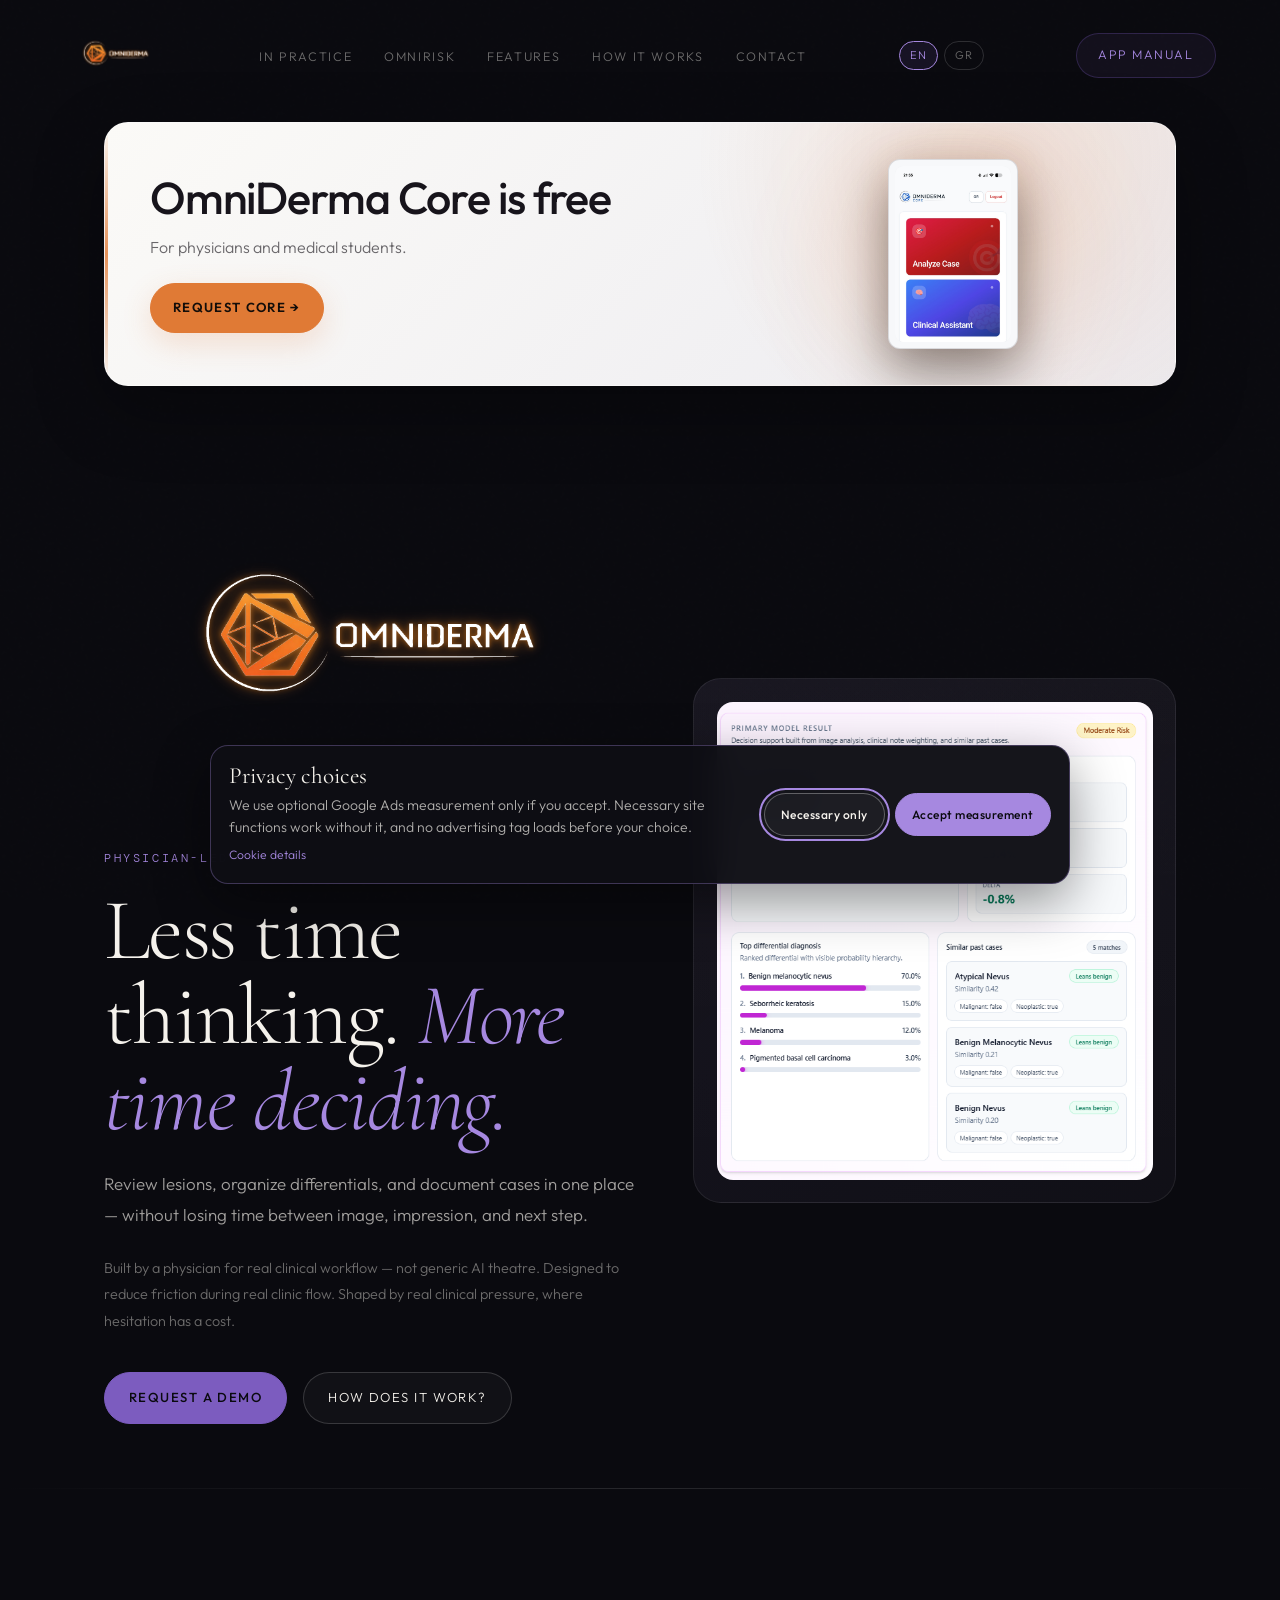
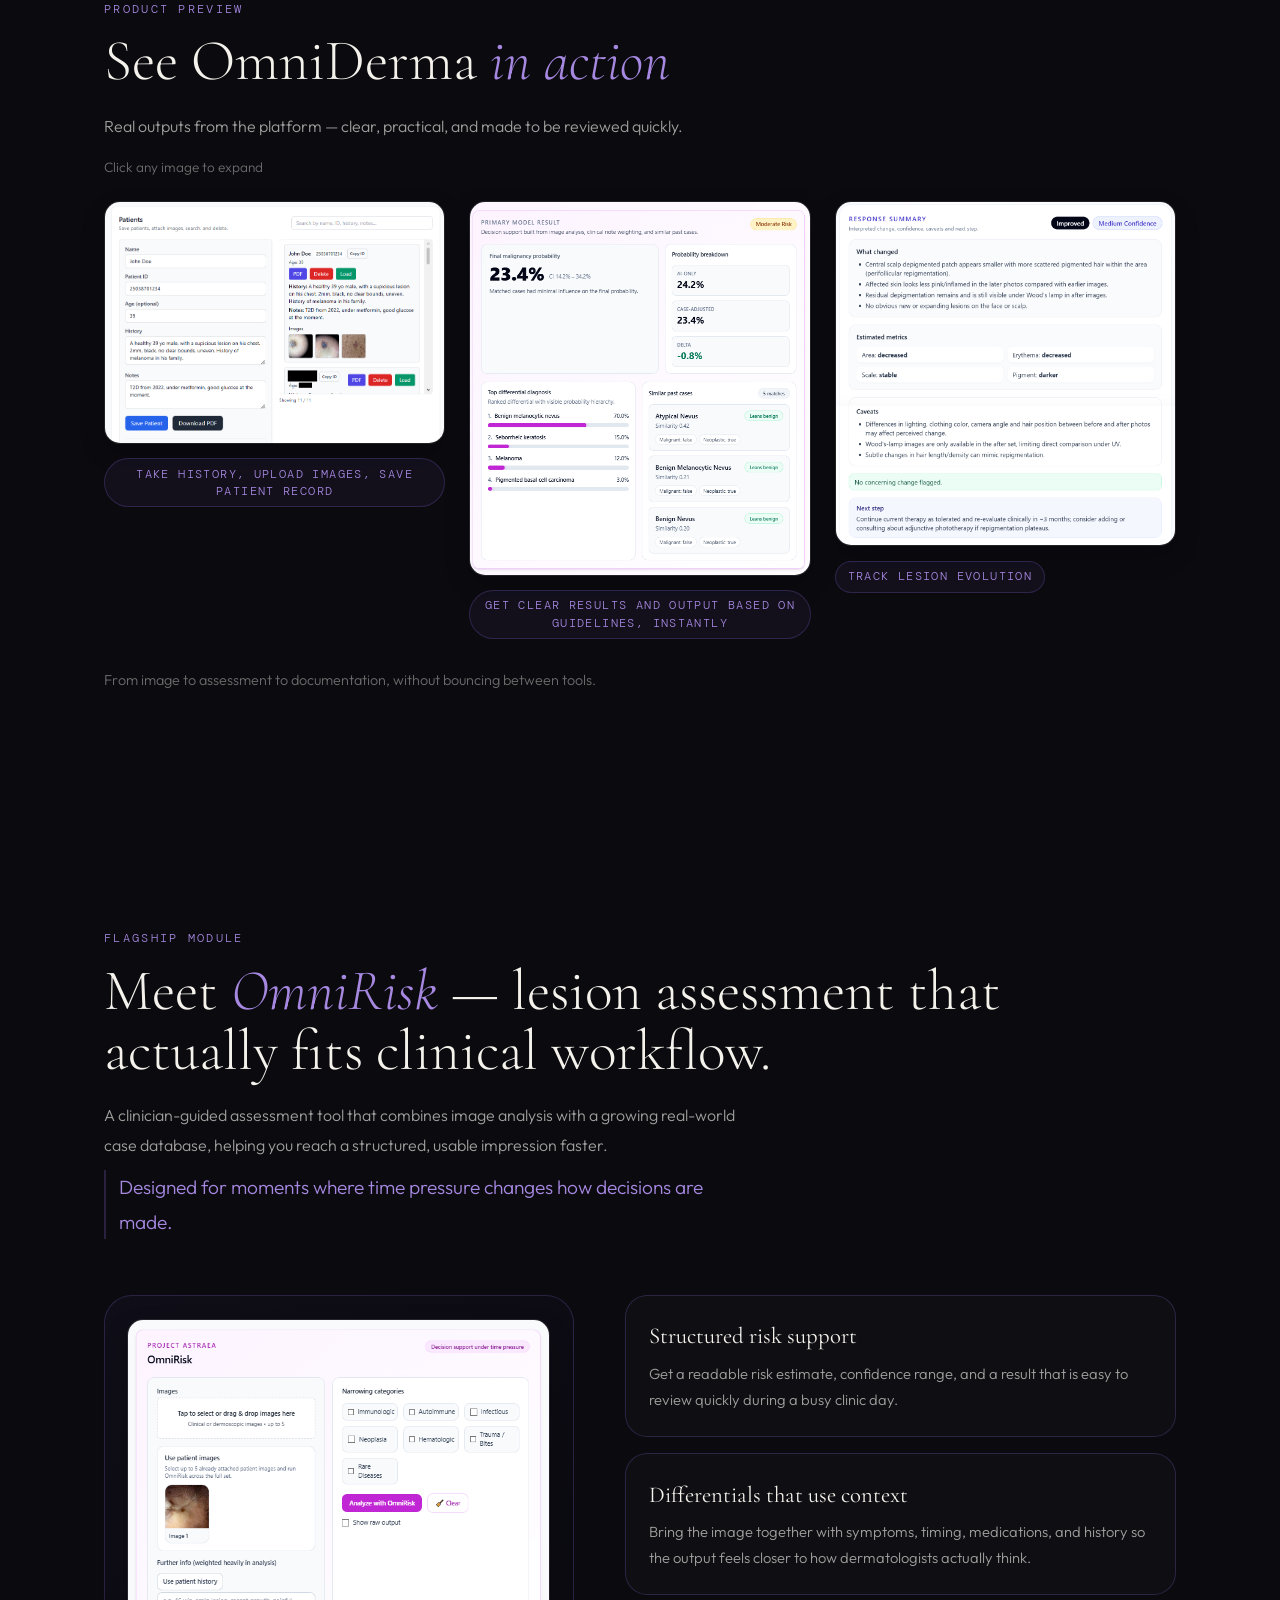
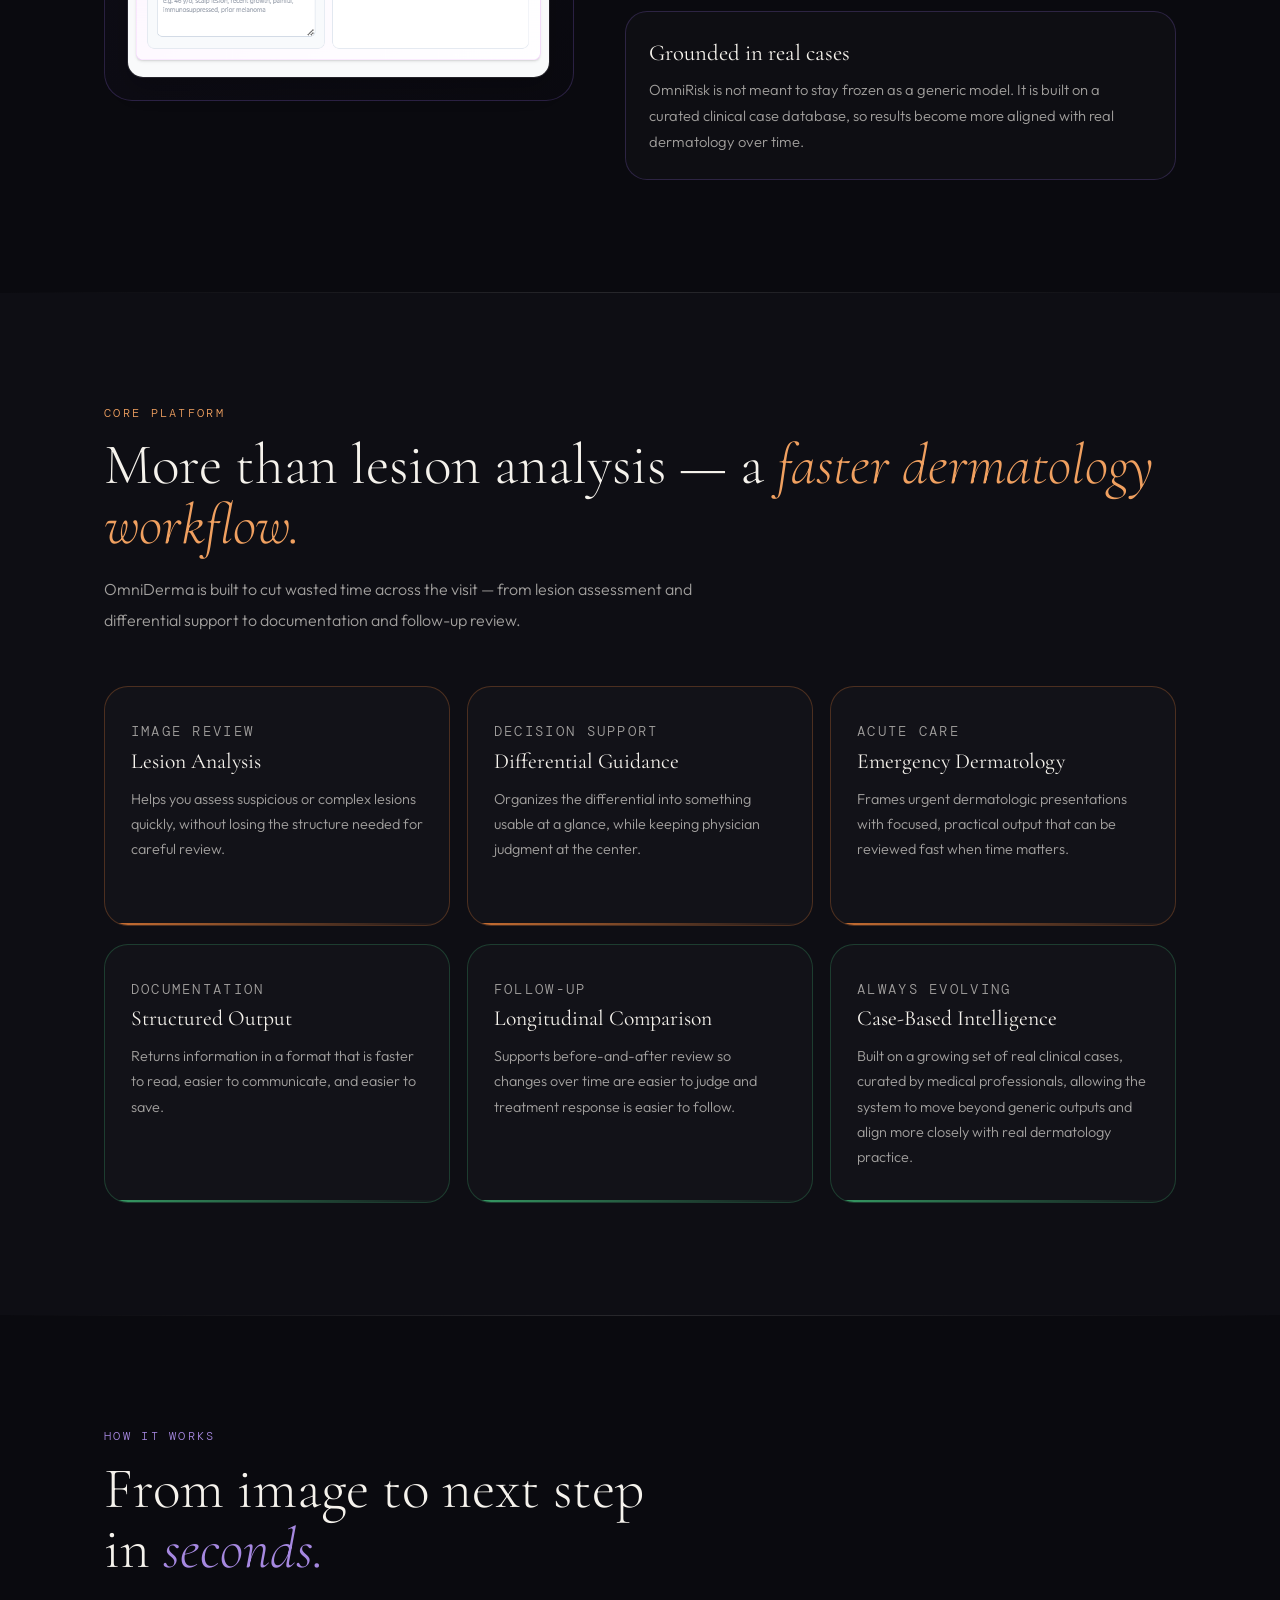
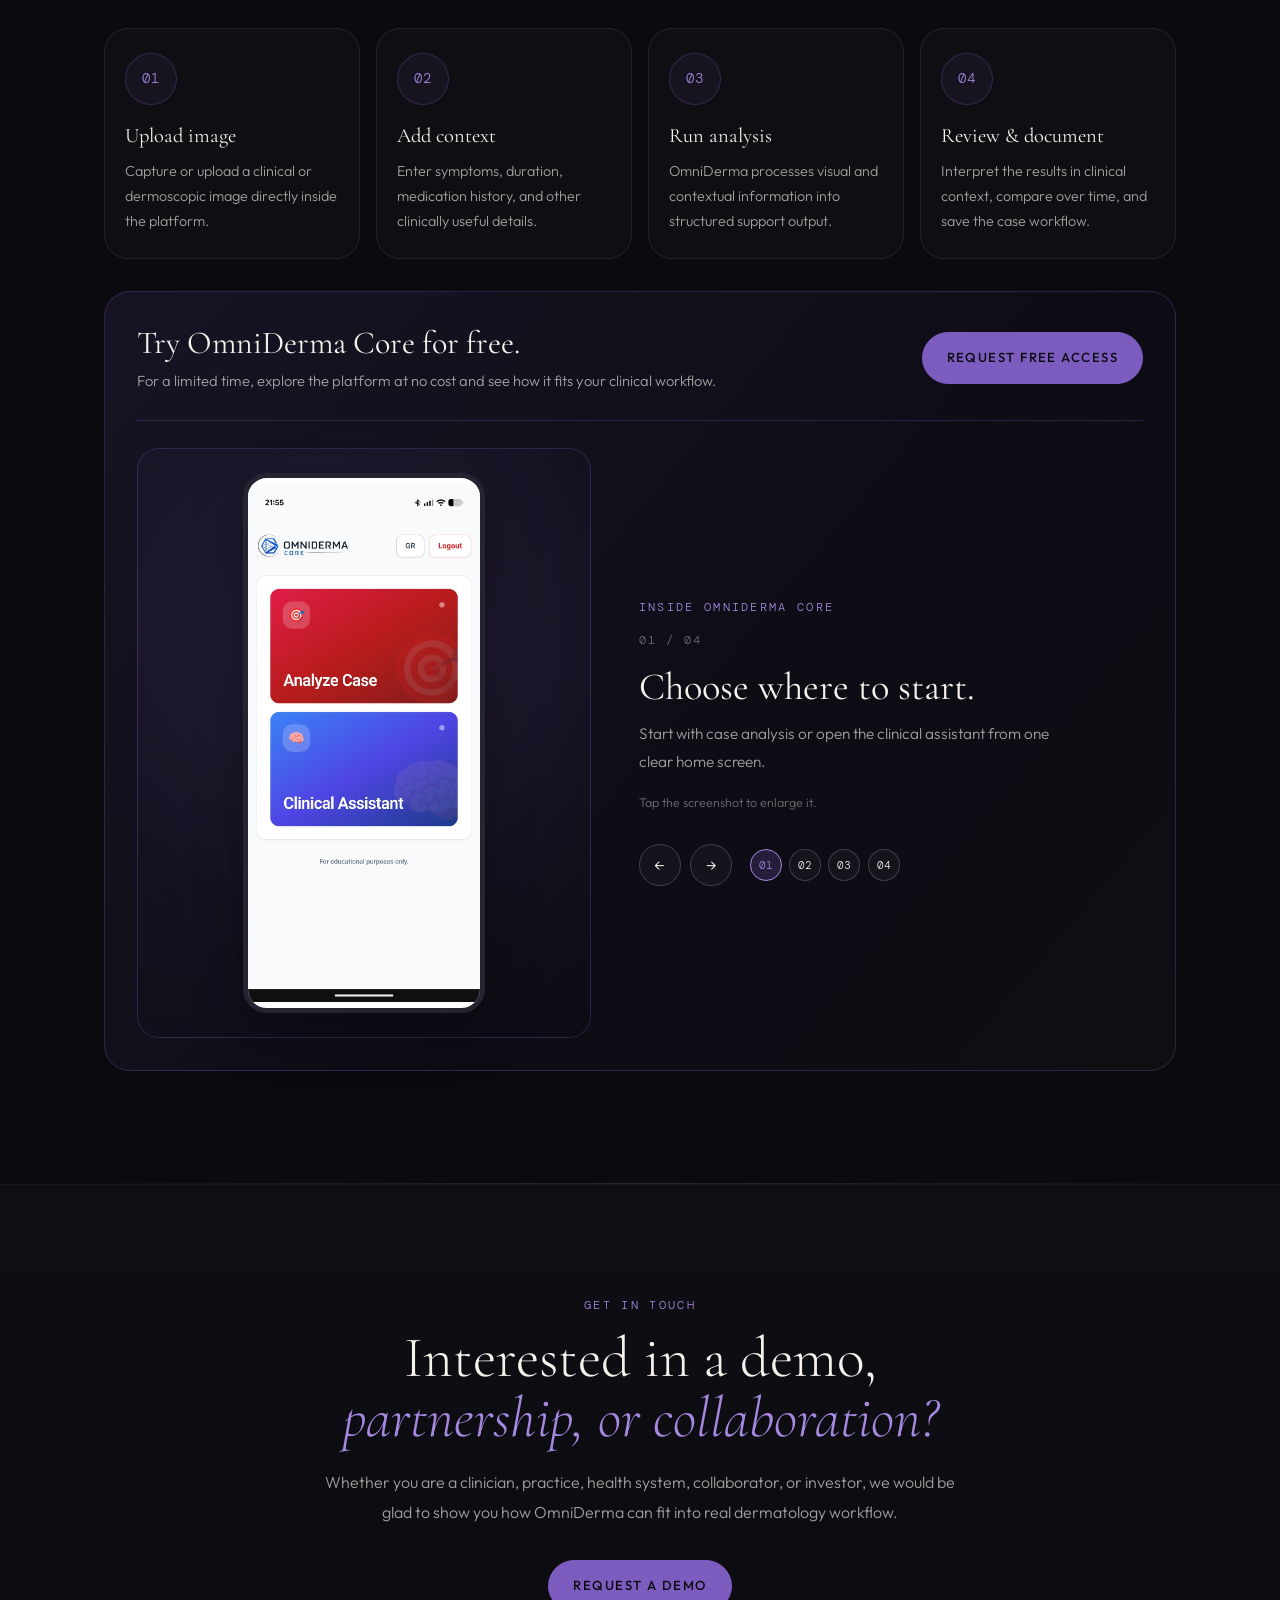
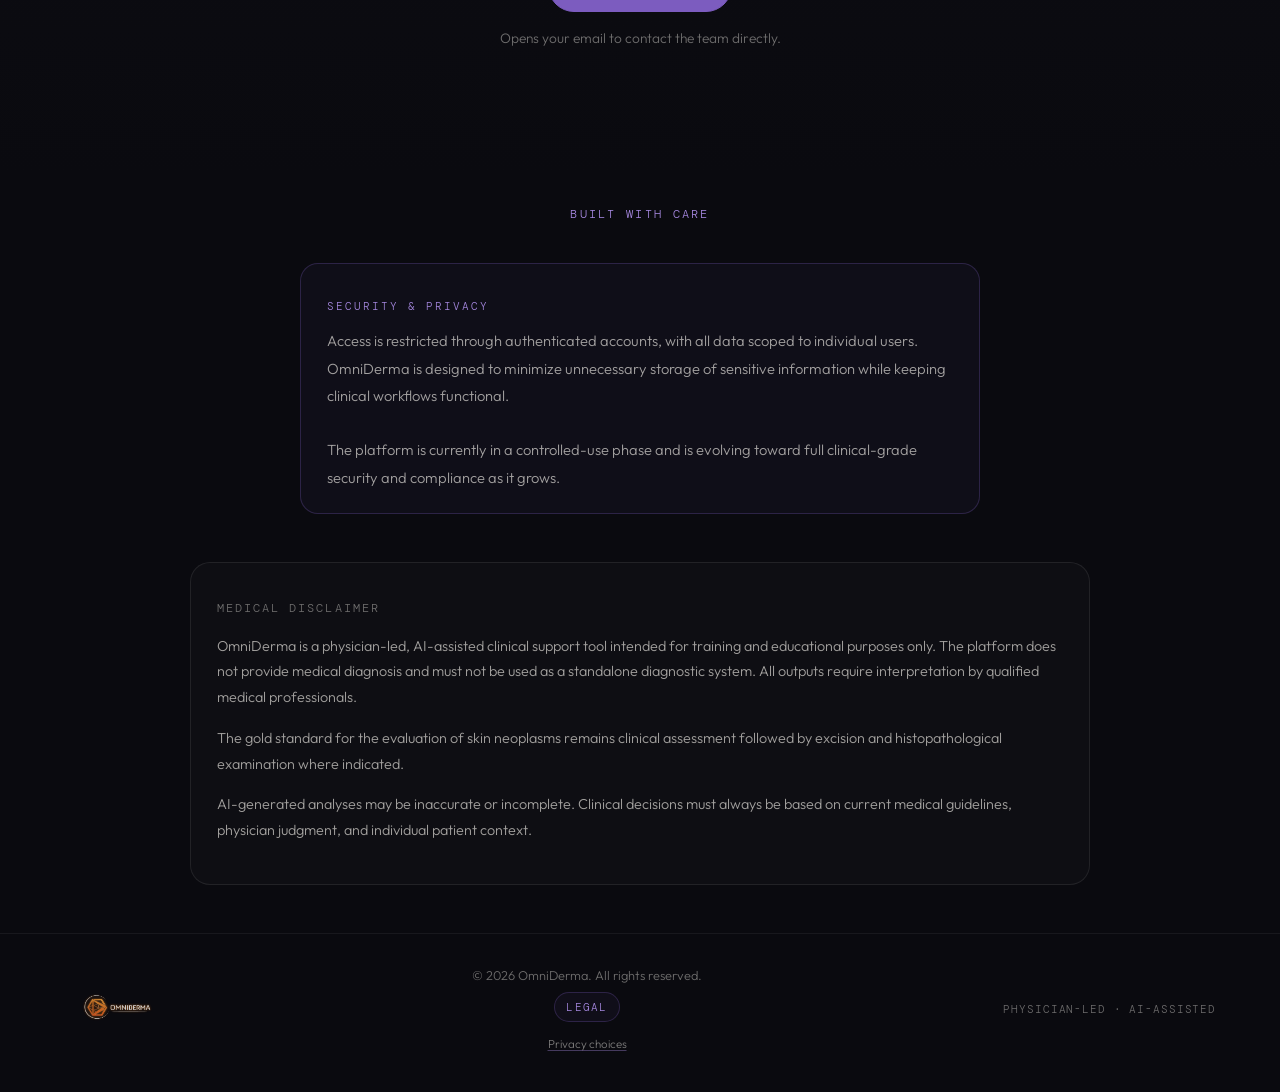
==== commit cff957d3: "Refine Core banner typography and mobile layout" ====
--- a/index.html
+++ b/index.html
@@ -258,11 +258,11 @@
     }
     .core-promo-copy h2 {
       margin: 0;
-      font-family: 'Cormorant Garamond', serif;
-      font-size: clamp(2.2rem, 4vw, 3.55rem);
-      font-weight: 400;
-      line-height: 1;
-      letter-spacing: -.02em;
+      font-family: 'Outfit', sans-serif;
+      font-size: clamp(2.05rem, 3.5vw, 3rem);
+      font-weight: 500;
+      line-height: 1.05;
+      letter-spacing: -.025em;
       color: #17141b;
     }
     .core-promo-copy p {
@@ -1056,14 +1056,40 @@
     }
 
     @media (max-width: 760px) {
-      .core-promo-panel { grid-template-columns: 1fr; }
-      .core-promo-copy { padding: 1.4rem 1.4rem 1.15rem; }
-      .core-promo-copy h2 { font-size: clamp(2rem, 10vw, 2.7rem); }
-      .core-promo-copy p { font-size: .96rem; }
-      .core-promo-cta { margin-top: 1.1rem; }
-      .core-promo-visual { padding: .45rem 1.4rem 1.4rem; }
-      .core-promo-window { width: min(100%, 120px); }
-      .core-promo-screen { height: 150px; }
+      .core-promo-panel {
+        grid-template-columns: minmax(0, 1fr) 104px;
+        min-height: 0;
+      }
+      .core-promo-copy { padding: 1.25rem .45rem 1.25rem 1.25rem; }
+      .core-promo-copy h2 { font-size: clamp(1.35rem, 6.2vw, 1.7rem); }
+      .core-promo-copy p {
+        margin-top: .5rem;
+        font-size: .82rem;
+        line-height: 1.45;
+      }
+      .core-promo-cta {
+        min-height: 42px;
+        margin-top: .9rem;
+        padding: .72rem .85rem;
+        font-size: .66rem;
+        letter-spacing: .08em;
+        white-space: nowrap;
+      }
+      .core-promo-visual {
+        justify-content: flex-end;
+        margin: 0;
+        padding: .75rem .75rem .75rem 0;
+      }
+      .core-promo-window {
+        width: min(100%, 92px);
+        padding: 4px;
+        border-radius: 10px;
+      }
+      .core-promo-screen {
+        height: 126px;
+        border-radius: 6px;
+      }
+      .core-promo-screen img { border-radius: 5px; }
       #hero { min-height: auto; padding-top: 3.75rem; }
       .core-carousel { grid-template-columns: 1fr; }
       .core-carousel-stage { padding: 1.1rem; }
